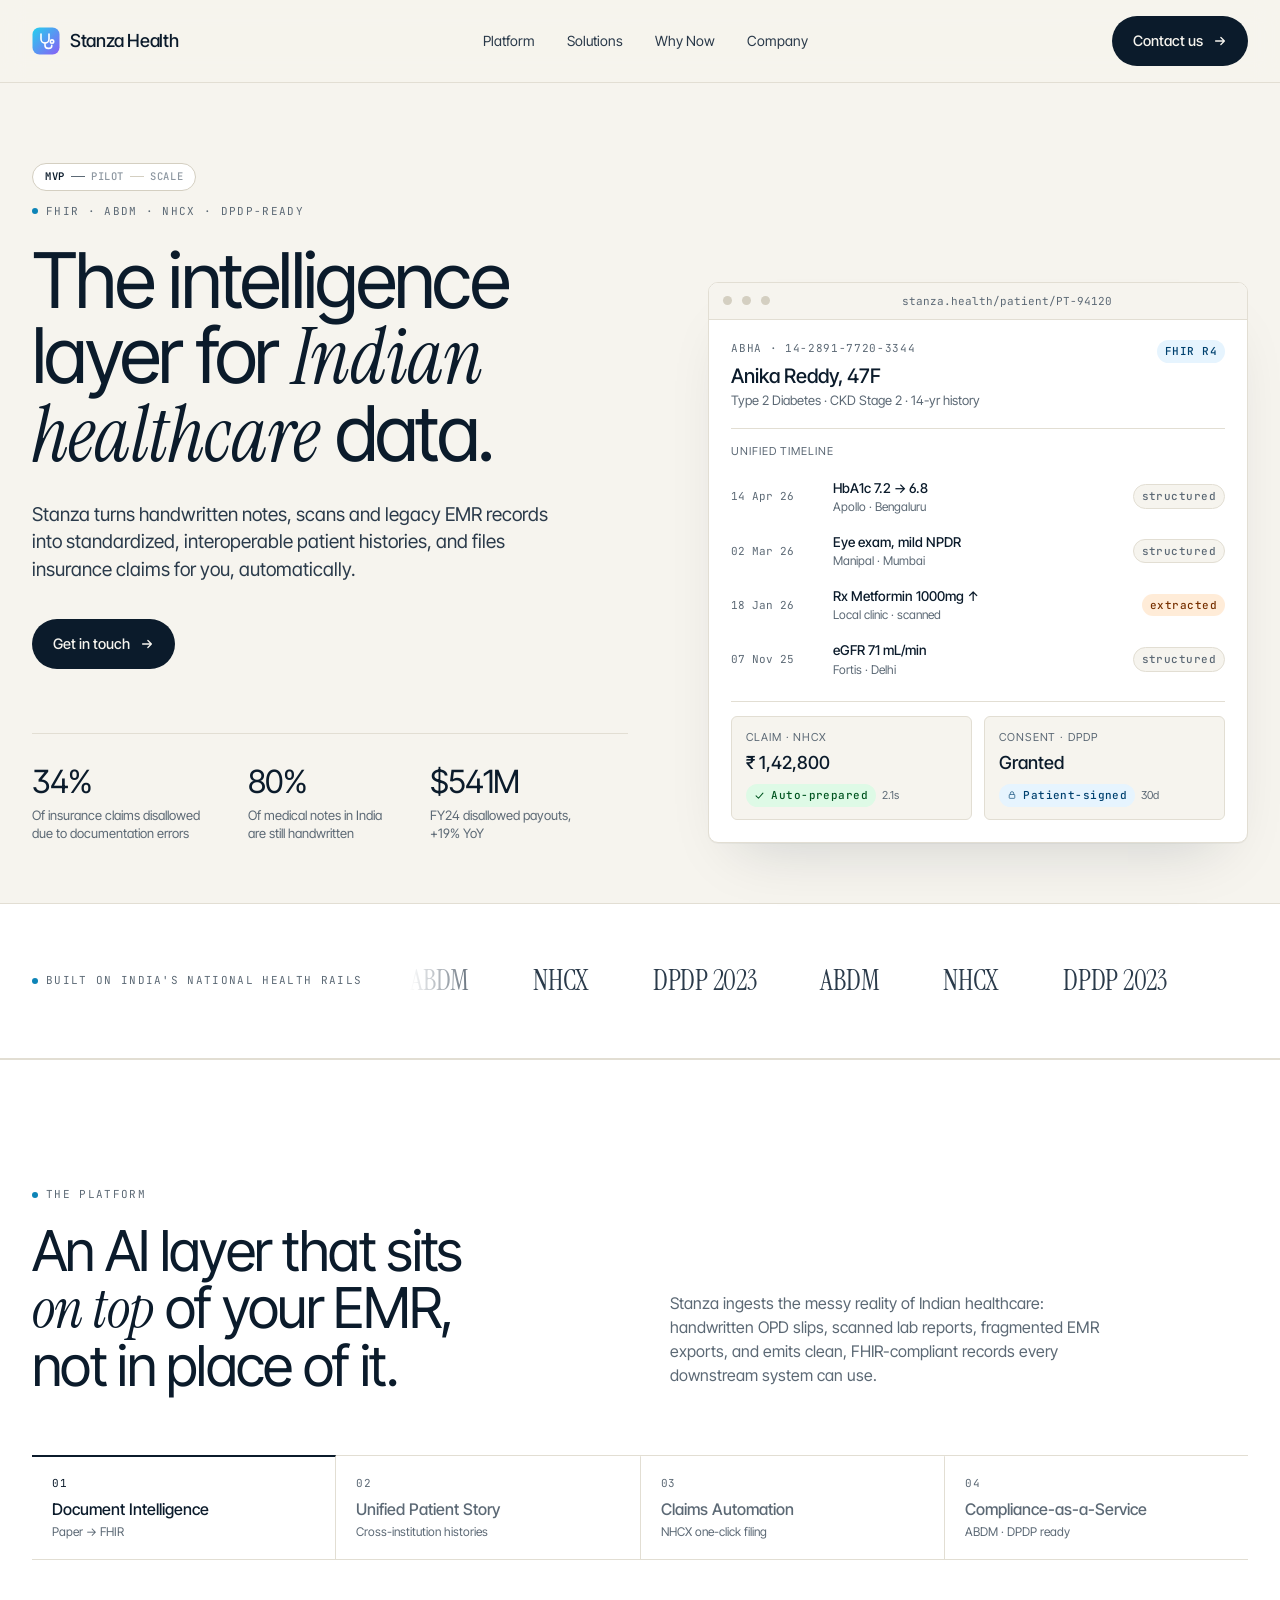
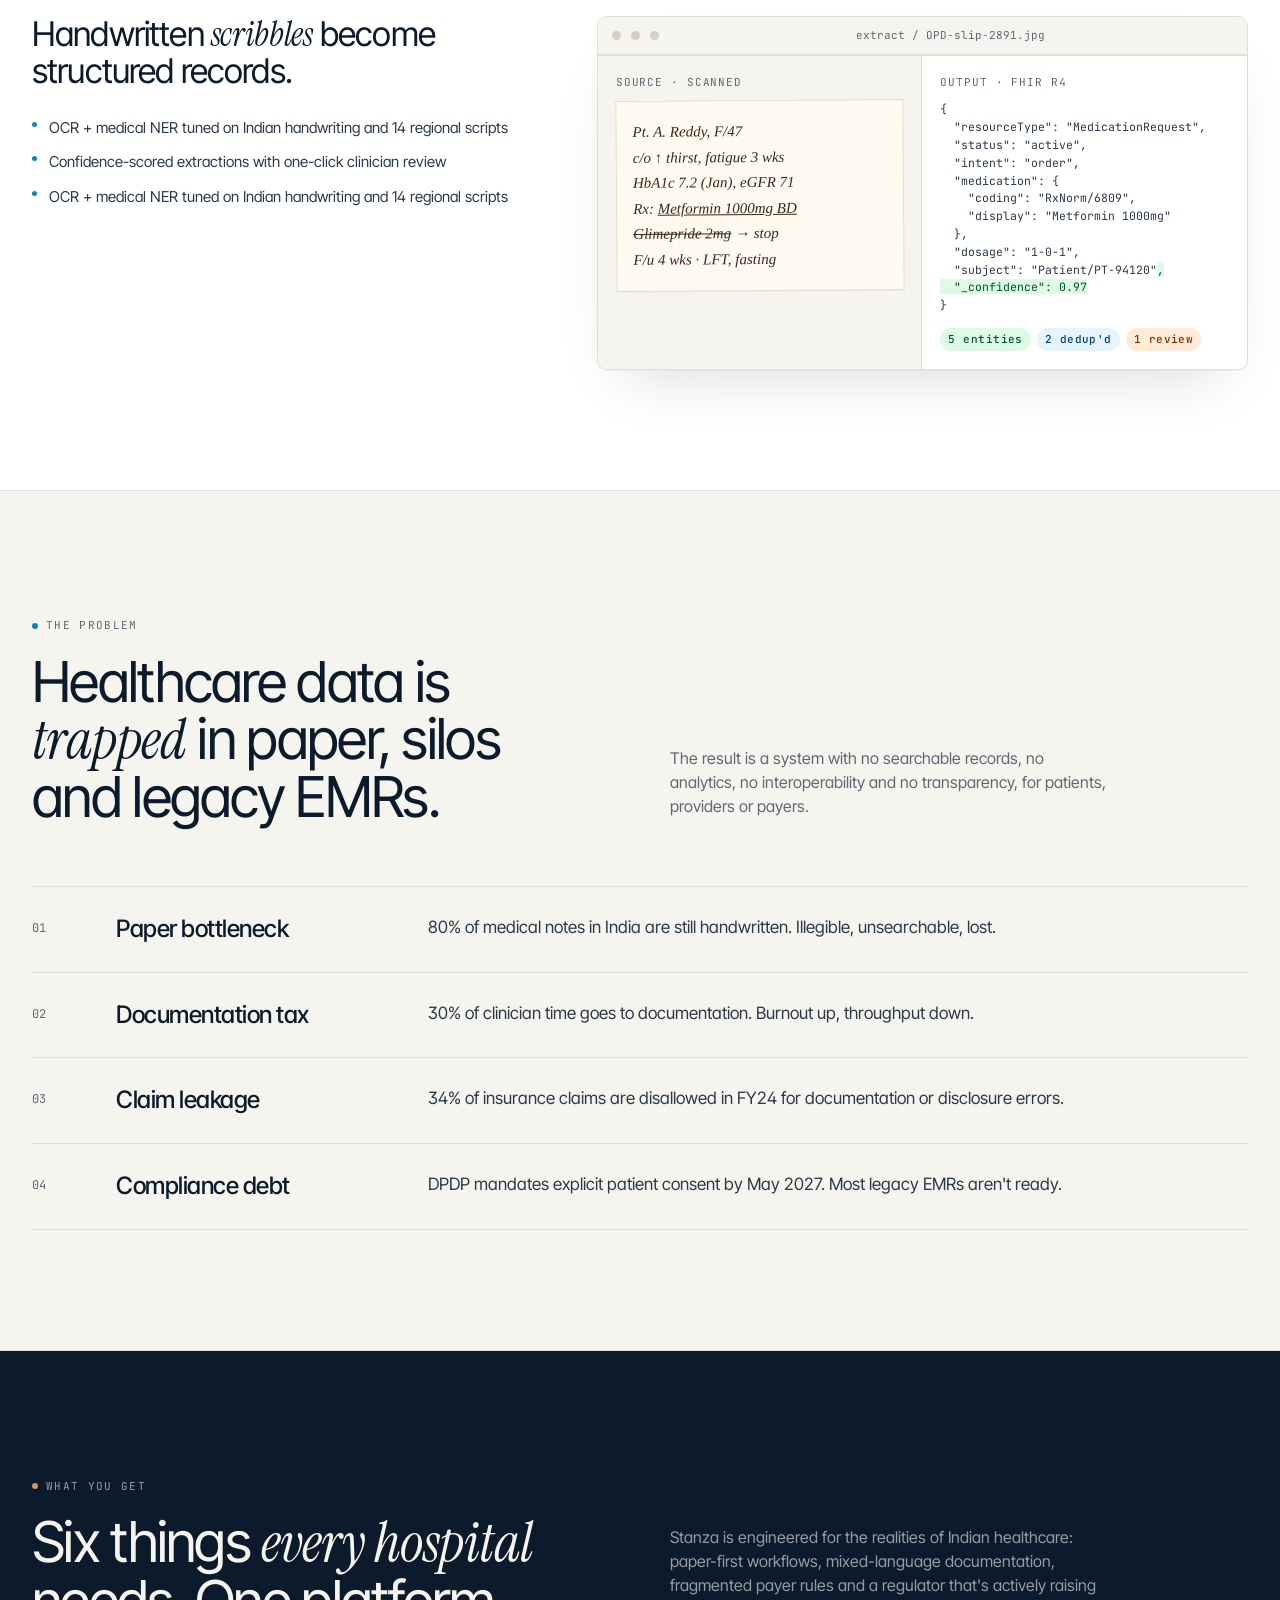
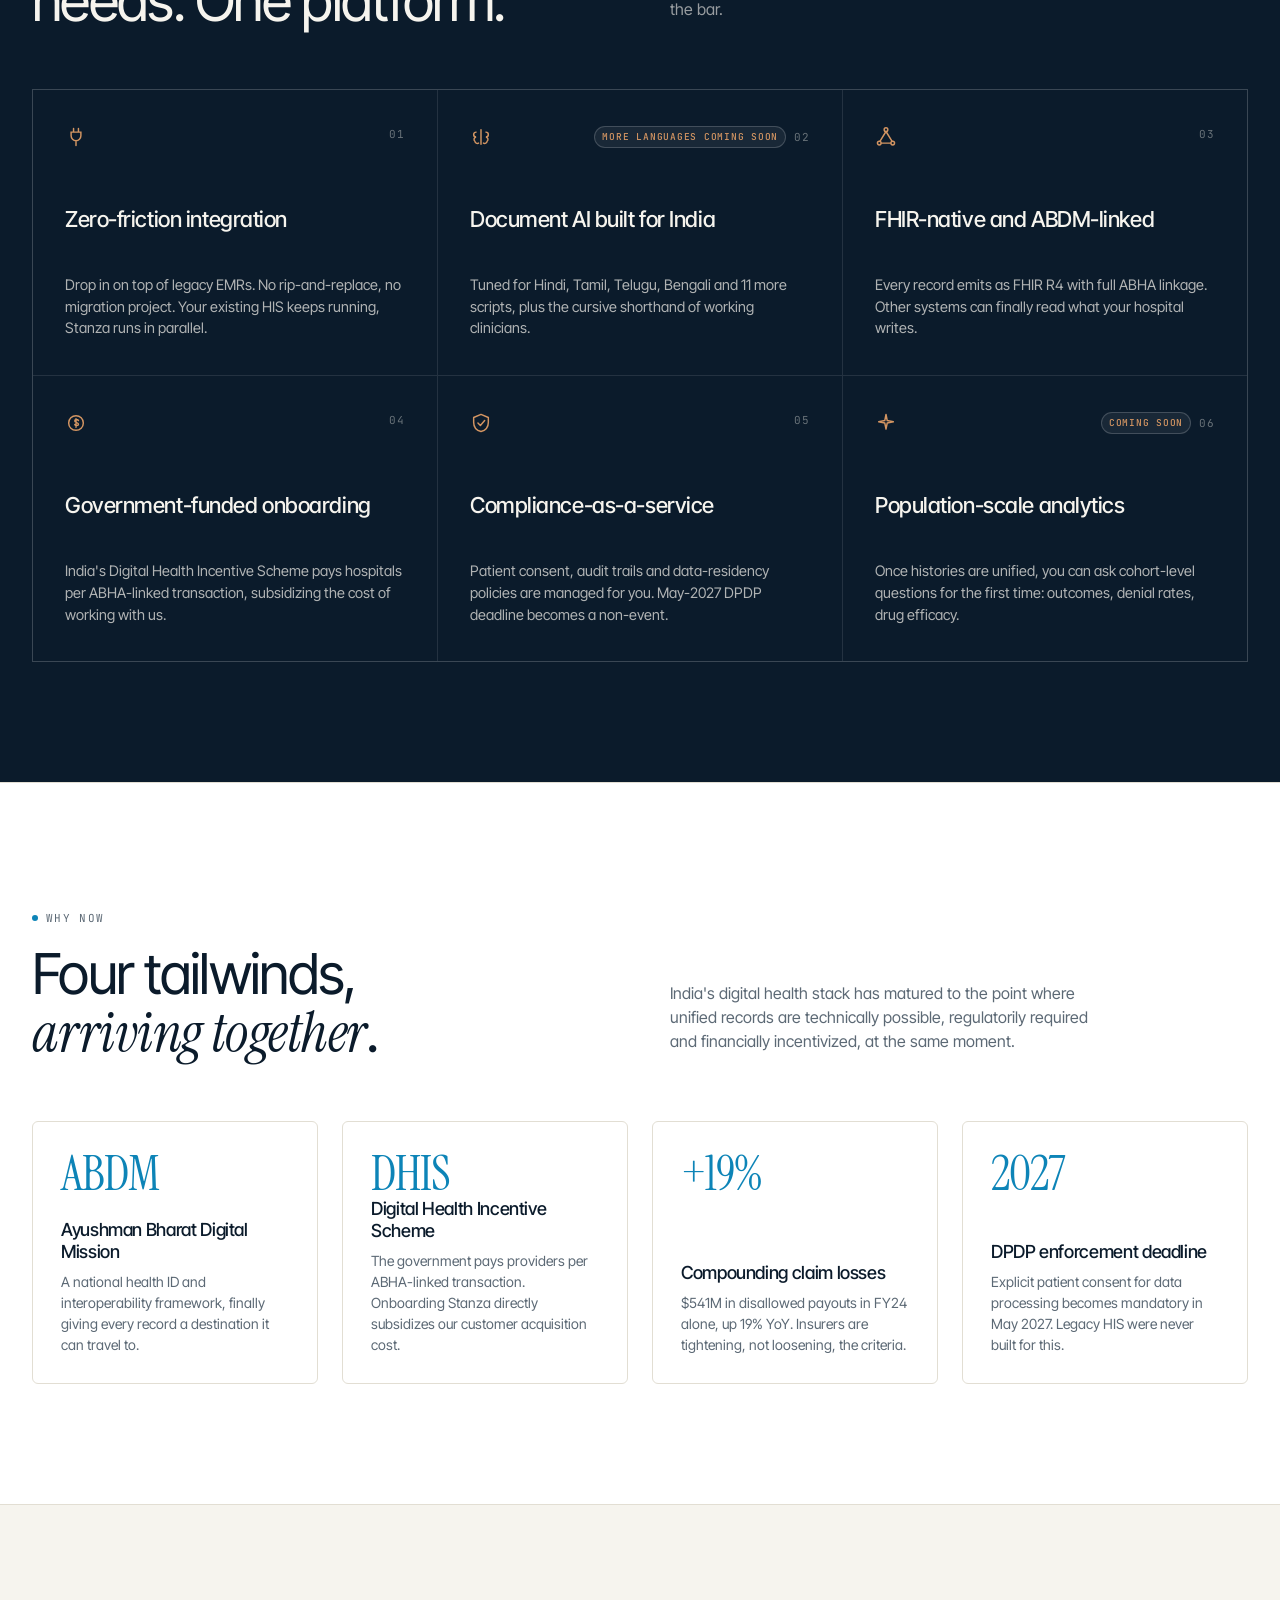
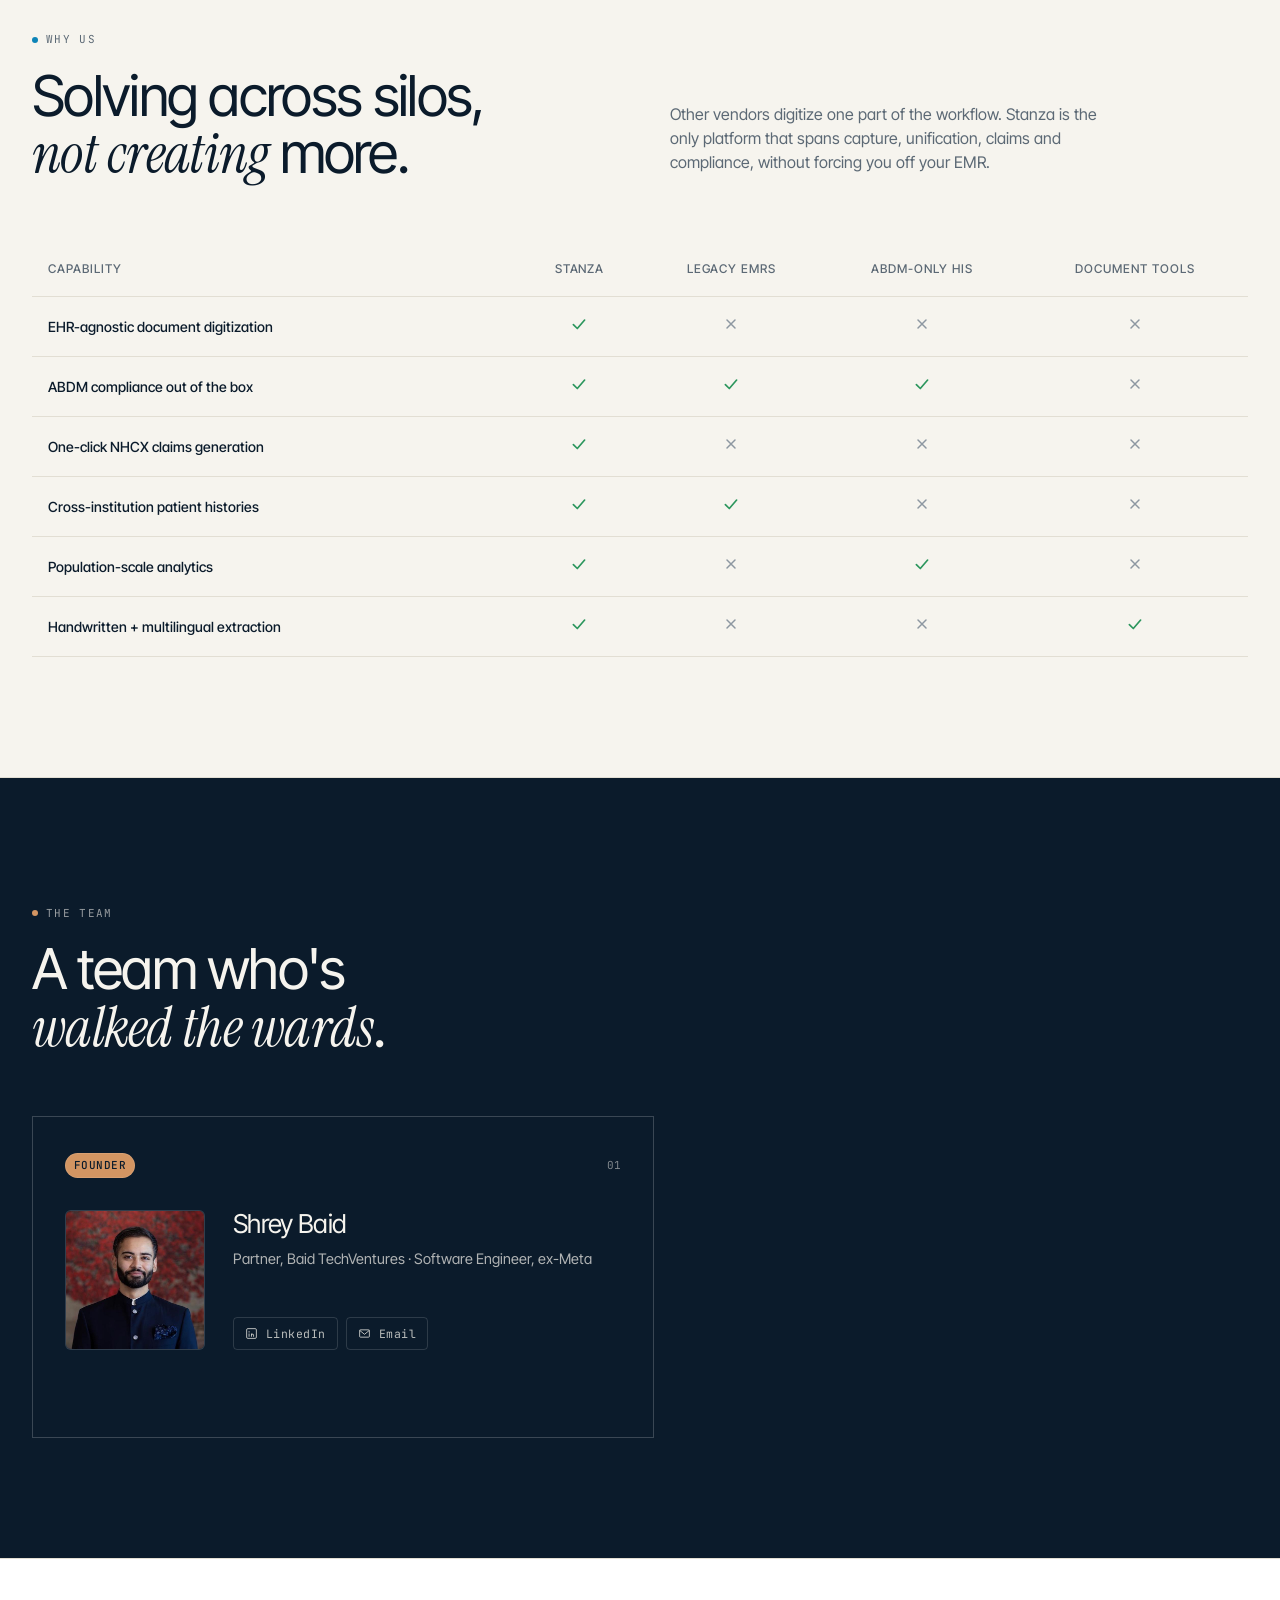
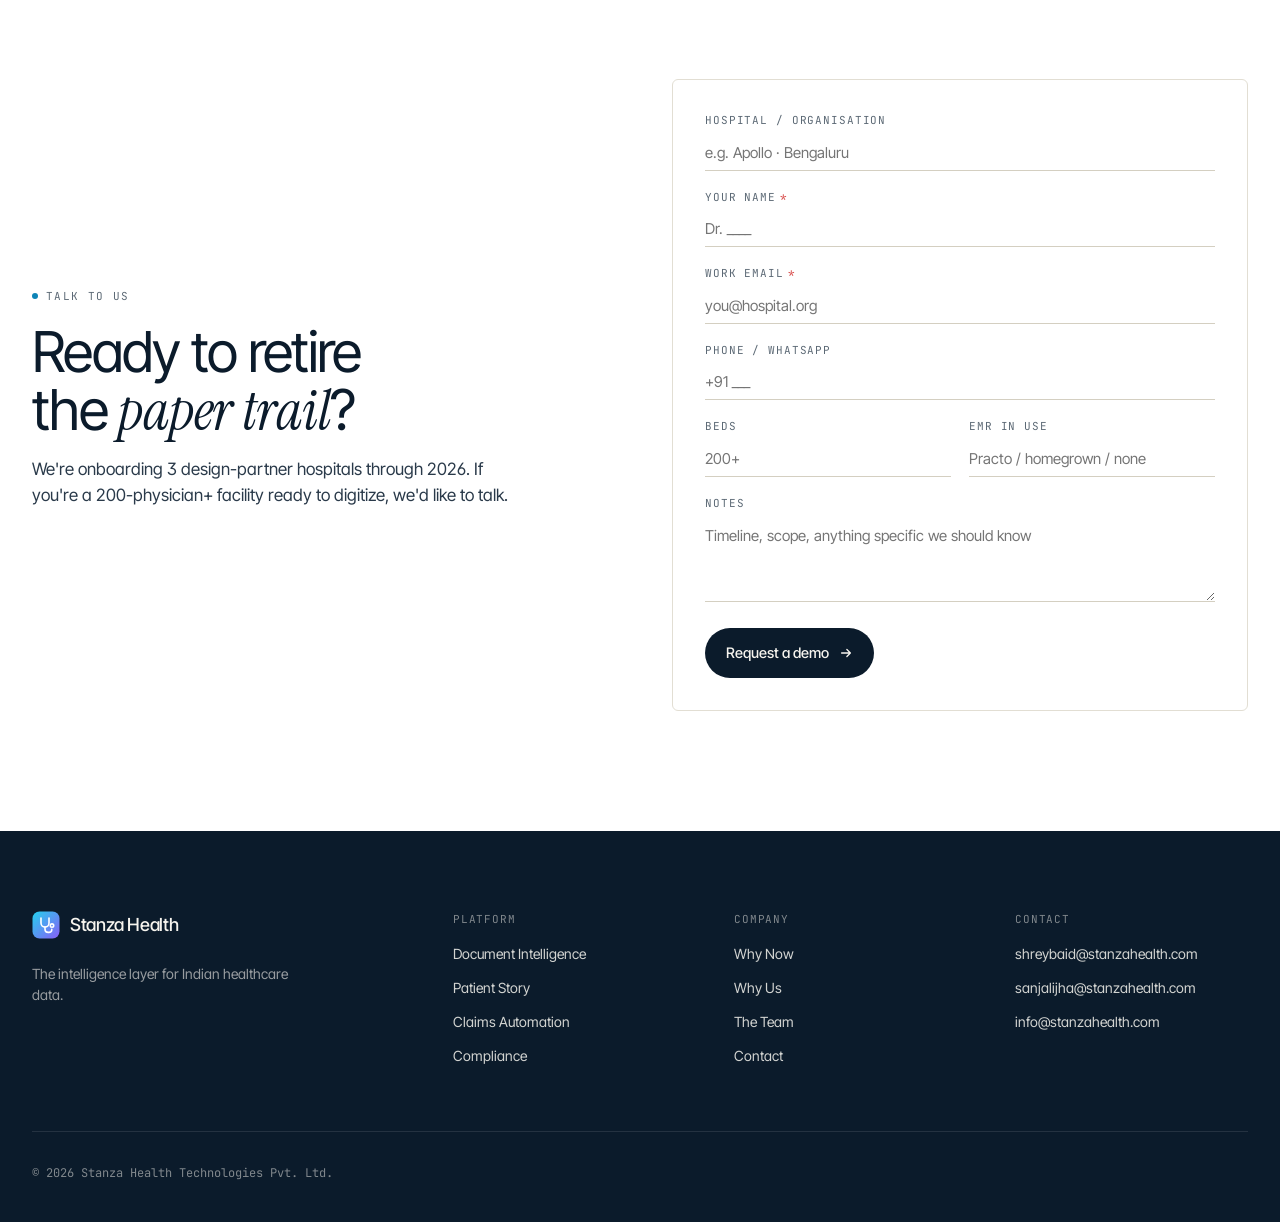
==== index.html @ c0240fc6 "Wire CTA form to Formspree, deploy via GH Actions with secret injection The form action uses a __FOR" ====
<!doctype html>
<html lang="en">
<head>
<meta charset="utf-8" />
<meta name="viewport" content="width=device-width,initial-scale=1" />
<title>Stanza Health · The intelligence layer for Indian healthcare</title>
<meta name="description" content="Stanza turns handwritten notes, scans and legacy EMR records into standardized, interoperable patient histories, and files insurance claims for you, automatically." />
<link rel="icon" type="image/svg+xml" href="assets/favicon.svg">
<link rel="apple-touch-icon" href="assets/favicon.svg">
<link rel="preconnect" href="https://fonts.googleapis.com">
<link rel="preconnect" href="https://fonts.gstatic.com" crossorigin>
<link href="https://fonts.googleapis.com/css2?family=Inter+Tight:wght@300;400;500;600;700&family=Instrument+Serif:ital@0;1&family=JetBrains+Mono:wght@400;500&display=swap" rel="stylesheet">
<link rel="stylesheet" href="styles.css">
</head>
<body>

<!-- ===== NAV ===== -->
<nav class="nav">
  <div class="nav-inner">
    <a href="#" class="nav-home" style="display:inline-flex;align-items:center;gap:10px;text-decoration:none;color:inherit;">
      <svg width="28" height="28" viewBox="0 0 28 28" fill="none" aria-hidden="true">
        <defs>
          <linearGradient id="stanzaLogoGrad" x1="0" y1="0" x2="28" y2="28" gradientUnits="userSpaceOnUse">
            <stop offset="0" stop-color="#22D3EE"/>
            <stop offset="1" stop-color="#8B5CF6"/>
          </linearGradient>
        </defs>
        <rect x="0.5" y="0.5" width="27" height="27" rx="7" fill="url(#stanzaLogoGrad)"/>
        <path d="M9 7v5a4 4 0 0 0 8 0V7" stroke="#FFFFFF" stroke-width="1.6" stroke-linecap="round" fill="none"/>
        <path d="M13 16v2.2a3.2 3.2 0 0 0 3.2 3.2h.6a3 3 0 0 0 3-3" stroke="#FFFFFF" stroke-width="1.6" stroke-linecap="round" stroke-linejoin="round" fill="none"/>
        <circle cx="20" cy="14.6" r="1.7" stroke="#FFFFFF" stroke-width="1.6" fill="none"/>
      </svg>
      <span style="font-size:18px;font-weight:500;letter-spacing:-0.02em;">Stanza Health</span>
    </a>
    <div class="nav-links">
      <a href="#platform">Platform</a>
      <a href="#solutions">Solutions</a>
      <a href="#why-now">Why Now</a>
      <a href="#company">Company</a>
    </div>
    <div style="display:flex;gap:10px;align-items:center;">
      <a class="btn btn-primary" href="#cta">
        Contact us
        <svg width="14" height="14" viewBox="0 0 16 16" fill="none"><path d="M3 8H13M13 8L9 4M13 8L9 12" stroke="currentColor" stroke-width="1.5" stroke-linecap="round" stroke-linejoin="round"/></svg>
      </a>
    </div>
  </div>
</nav>

<main>

<!-- ===== HERO ===== -->
<section style="padding:80px 0 60px;">
  <div class="container">
    <div class="hero-grid" style="display:grid;grid-template-columns:1.05fr 0.95fr;gap:80px;align-items:end;">
      <div>
        <div class="eyebrow" style="margin-bottom:24px;display:flex;flex-direction:column;align-items:flex-start;gap:12px;">
          <span style="display:inline-flex;align-items:center;gap:10px;padding:5px 12px;border:1px solid var(--line-2);border-radius:999px;background:var(--bg-2);">
            <span style="display:inline-flex;align-items:center;gap:6px;">
              <span style="font-family:'JetBrains Mono',monospace;font-size:10.5px;letter-spacing:0.06em;text-transform:uppercase;color:var(--ink);font-weight:600;">MVP</span>
              <span style="width:14px;height:1px;background:var(--ink-3);display:inline-block;"></span>
              <span style="font-family:'JetBrains Mono',monospace;font-size:10.5px;letter-spacing:0.06em;text-transform:uppercase;color:var(--ink-4);font-weight:500;">Pilot</span>
              <span style="width:14px;height:1px;background:var(--line-2);display:inline-block;"></span>
              <span style="font-family:'JetBrains Mono',monospace;font-size:10.5px;letter-spacing:0.06em;text-transform:uppercase;color:var(--ink-4);font-weight:500;">Scale</span>
            </span>
          </span>
          <span style="display:inline-flex;align-items:center;gap:8px;">
            <span class="dot"></span>
            <span>FHIR · ABDM · NHCX · DPDP-ready</span>
          </span>
        </div>
        <h1 style="text-wrap:balance;">
          The intelligence layer for <span class="serif">Indian healthcare</span> data.
        </h1>
        <p style="max-width:540px;font-size:19px;line-height:1.45;color:var(--ink-2);margin-top:28px;">Stanza turns handwritten notes, scans and legacy EMR records into standardized, interoperable patient histories, and files insurance claims for you, automatically.</p>
        <div style="display:flex;gap:12px;margin-top:36px;">
          <a class="btn btn-primary" href="#cta">
            Get in touch
            <svg width="14" height="14" viewBox="0 0 16 16" fill="none"><path d="M3 8H13M13 8L9 4M13 8L9 12" stroke="currentColor" stroke-width="1.5" stroke-linecap="round" stroke-linejoin="round"/></svg>
          </a>
        </div>
        <div class="stats-row" style="display:flex;gap:48px;margin-top:64px;padding-top:32px;border-top:1px solid var(--line);">
          <div>
            <div style="font-size:32px;font-weight:400;letter-spacing:-0.03em;line-height:1;">34%</div>
            <div style="font-size:13px;color:var(--ink-3);margin-top:8px;line-height:1.4;">Of insurance claims disallowed<br/>due to documentation errors</div>
          </div>
          <div>
            <div style="font-size:32px;font-weight:400;letter-spacing:-0.03em;line-height:1;">80%</div>
            <div style="font-size:13px;color:var(--ink-3);margin-top:8px;line-height:1.4;">Of medical notes in India<br/>are still handwritten</div>
          </div>
          <div>
            <div style="font-size:32px;font-weight:400;letter-spacing:-0.03em;line-height:1;">$541M</div>
            <div style="font-size:13px;color:var(--ink-3);margin-top:8px;line-height:1.4;">FY24 disallowed payouts,<br/>+19% YoY</div>
          </div>
        </div>
      </div>

      <!-- Hero Mock -->
      <div class="mock" style="position:relative;">
        <div class="mock-bar">
          <span class="dot"></span><span class="dot"></span><span class="dot"></span>
          <span class="url">stanza.health/patient/PT-94120</span>
        </div>
        <div style="padding:20px 22px 22px;">
          <div style="display:flex;justify-content:space-between;align-items:flex-start;margin-bottom:18px;">
            <div>
              <div style="font-size:11px;color:var(--ink-3);font-family:'JetBrains Mono',monospace;letter-spacing:0.06em;">ABHA · 14-2891-7720-3344</div>
              <div style="font-size:20px;font-weight:500;margin-top:4px;">Anika Reddy, 47F</div>
              <div style="font-size:13px;color:var(--ink-3);">Type 2 Diabetes · CKD Stage 2 · 14-yr history</div>
            </div>
            <span class="tag tag-info">FHIR R4</span>
          </div>

          <div style="border-top:1px solid var(--line);padding-top:14px;margin-bottom:14px;">
            <div style="font-size:11px;color:var(--ink-3);text-transform:uppercase;letter-spacing:0.08em;margin-bottom:10px;">Unified Timeline</div>

            <div style="display:grid;grid-template-columns:90px 1fr auto;gap:12px;padding:8px 0;align-items:center;font-size:13.5px;">
              <span class="mono" style="color:var(--ink-3);font-size:11px;">14 Apr 26</span>
              <div>
                <div style="font-weight:500;">HbA1c 7.2 → 6.8</div>
                <div style="color:var(--ink-3);font-size:12px;">Apollo · Bengaluru</div>
              </div>
              <span class="tag tag-neutral">structured</span>
            </div>
            <div style="display:grid;grid-template-columns:90px 1fr auto;gap:12px;padding:8px 0;align-items:center;font-size:13.5px;">
              <span class="mono" style="color:var(--ink-3);font-size:11px;">02 Mar 26</span>
              <div>
                <div style="font-weight:500;">Eye exam, mild NPDR</div>
                <div style="color:var(--ink-3);font-size:12px;">Manipal · Mumbai</div>
              </div>
              <span class="tag tag-neutral">structured</span>
            </div>
            <div style="display:grid;grid-template-columns:90px 1fr auto;gap:12px;padding:8px 0;align-items:center;font-size:13.5px;">
              <span class="mono" style="color:var(--ink-3);font-size:11px;">18 Jan 26</span>
              <div>
                <div style="font-weight:500;">Rx Metformin 1000mg ↑</div>
                <div style="color:var(--ink-3);font-size:12px;">Local clinic · scanned</div>
              </div>
              <span class="tag tag-warn">extracted</span>
            </div>
            <div style="display:grid;grid-template-columns:90px 1fr auto;gap:12px;padding:8px 0;align-items:center;font-size:13.5px;">
              <span class="mono" style="color:var(--ink-3);font-size:11px;">07 Nov 25</span>
              <div>
                <div style="font-weight:500;">eGFR 71 mL/min</div>
                <div style="color:var(--ink-3);font-size:12px;">Fortis · Delhi</div>
              </div>
              <span class="tag tag-neutral">structured</span>
            </div>
          </div>

          <div style="border-top:1px solid var(--line);padding-top:14px;display:grid;grid-template-columns:1fr 1fr;gap:12px;">
            <div style="background:var(--bg);border:1px solid var(--line);border-radius:6px;padding:12px 14px;">
              <div style="font-size:11px;color:var(--ink-3);text-transform:uppercase;letter-spacing:0.08em;">Claim · NHCX</div>
              <div style="font-size:18px;font-weight:500;margin-top:4px;">₹ 1,42,800</div>
              <div style="display:flex;gap:6px;margin-top:8px;align-items:center;">
                <span class="tag tag-good">
                  <svg width="11" height="11" viewBox="0 0 16 16" fill="none"><path d="M3 8.5L6.5 12L13 4.5" stroke="currentColor" stroke-width="1.5" stroke-linecap="round" stroke-linejoin="round"/></svg>
                  Auto-prepared
                </span>
                <span style="font-size:11px;color:var(--ink-3);">2.1s</span>
              </div>
            </div>
            <div style="background:var(--bg);border:1px solid var(--line);border-radius:6px;padding:12px 14px;">
              <div style="font-size:11px;color:var(--ink-3);text-transform:uppercase;letter-spacing:0.08em;">Consent · DPDP</div>
              <div style="font-size:18px;font-weight:500;margin-top:4px;">Granted</div>
              <div style="display:flex;gap:6px;margin-top:8px;align-items:center;">
                <span class="tag tag-info">
                  <svg width="10" height="10" viewBox="0 0 18 18" fill="none"><rect x="4" y="8" width="10" height="7" rx="1" stroke="currentColor" stroke-width="1.2"/><path d="M6 8V6a3 3 0 0 1 6 0v2" stroke="currentColor" stroke-width="1.2"/></svg>
                  Patient-signed
                </span>
                <span style="font-size:11px;color:var(--ink-3);">30d</span>
              </div>
            </div>
          </div>
        </div>
      </div>
    </div>
  </div>
</section>

<!-- ===== LOGOS / NATIONAL RAILS ===== -->
<section style="padding:56px 0;border-top:1px solid var(--line);border-bottom:1px solid var(--line);background:var(--bg-2);">
  <div class="container" style="display:grid;grid-template-columns:auto 1fr;gap:48px;align-items:center;">
    <div class="eyebrow" style="white-space:nowrap;">
      <span class="dot"></span> Built on India's national health rails
    </div>
    <div class="marquee">
      <div class="marquee-track">
        <div style="font-family:'Instrument Serif',serif;font-size:28px;color:var(--ink-2);white-space:nowrap;letter-spacing:-0.01em;">ABDM</div>
        <div style="font-family:'Instrument Serif',serif;font-size:28px;color:var(--ink-2);white-space:nowrap;letter-spacing:-0.01em;">NHCX</div>
        <div style="font-family:'Instrument Serif',serif;font-size:28px;color:var(--ink-2);white-space:nowrap;letter-spacing:-0.01em;">DPDP 2023</div>
        <div style="font-family:'Instrument Serif',serif;font-size:28px;color:var(--ink-2);white-space:nowrap;letter-spacing:-0.01em;">ABDM</div>
        <div style="font-family:'Instrument Serif',serif;font-size:28px;color:var(--ink-2);white-space:nowrap;letter-spacing:-0.01em;">NHCX</div>
        <div style="font-family:'Instrument Serif',serif;font-size:28px;color:var(--ink-2);white-space:nowrap;letter-spacing:-0.01em;">DPDP 2023</div>
      </div>
    </div>
  </div>
</section>

<!-- ===== PRODUCT / PLATFORM ===== -->
<section class="section" id="platform" style="background:var(--bg-2);">
  <div class="container">
    <div class="section-head">
      <div>
        <div class="eyebrow"><span class="dot"></span> The platform</div>
        <h2 style="margin-top:18px;text-wrap:balance;">
          An AI layer that sits <span class="serif">on top</span> of your EMR, not in place of it.
        </h2>
      </div>
      <p class="muted" style="max-width:440px;font-size:16px;padding-bottom:8px;">
        Stanza ingests the messy reality of Indian healthcare: handwritten OPD slips, scanned lab
        reports, fragmented EMR exports, and emits clean, FHIR-compliant records every downstream
        system can use.
      </p>
    </div>

    <div class="product-tabs" style="display:flex;border-top:1px solid var(--line);border-bottom:1px solid var(--line);">
      <button class="product-tab-btn active" data-tab="0" style="border-right:1px solid var(--line);">
        <div class="num">01</div>
        <div class="label">Document Intelligence</div>
        <div class="sub">Paper → FHIR</div>
      </button>
      <button class="product-tab-btn" data-tab="1" style="border-right:1px solid var(--line);">
        <div class="num">02</div>
        <div class="label">Unified Patient Story</div>
        <div class="sub">Cross-institution histories</div>
      </button>
      <button class="product-tab-btn" data-tab="2" style="border-right:1px solid var(--line);">
        <div class="num">03</div>
        <div class="label">Claims Automation</div>
        <div class="sub">NHCX one-click filing</div>
      </button>
      <button class="product-tab-btn" data-tab="3">
        <div class="num">04</div>
        <div class="label">Compliance-as-a-Service</div>
        <div class="sub">ABDM · DPDP ready</div>
      </button>
    </div>

    <!-- Pane 0: Document Intelligence -->
    <div class="product-pane" data-pane="0" style="padding:56px 0 0;display:grid;grid-template-columns:1fr 1.3fr;gap:64px;align-items:start;">
      <div>
        <h3 style="font-size:34px;font-weight:400;letter-spacing:-0.025em;line-height:1.05;margin-bottom:28px;">
          Handwritten <span class="serif">scribbles</span> become structured records.
        </h3>
        <ul style="list-style:none;padding:0;margin:0;display:flex;flex-direction:column;gap:12px;">
          <li style="display:flex;gap:12px;align-items:flex-start;font-size:15px;"><span style="margin-top:5px;width:5px;height:5px;border-radius:50%;background:var(--accent);flex-shrink:0;"></span><span style="color:var(--ink-2);">OCR + medical NER tuned on Indian handwriting and 14 regional scripts</span></li>
          <li style="display:flex;gap:12px;align-items:flex-start;font-size:15px;"><span style="margin-top:5px;width:5px;height:5px;border-radius:50%;background:var(--accent);flex-shrink:0;"></span><span style="color:var(--ink-2);">Confidence-scored extractions with one-click clinician review</span></li>
          <li style="display:flex;gap:12px;align-items:flex-start;font-size:15px;"><span style="margin-top:5px;width:5px;height:5px;border-radius:50%;background:var(--accent);flex-shrink:0;"></span><span style="color:var(--ink-2);">OCR + medical NER tuned on Indian handwriting and 14 regional scripts</span></li>
        </ul>
      </div>
      <div class="mock">
        <div class="mock-bar">
          <span class="dot"></span><span class="dot"></span><span class="dot"></span>
          <span class="url">extract / OPD-slip-2891.jpg</span>
        </div>
        <div style="display:grid;grid-template-columns:1fr 1fr;border-top:1px solid var(--line);">
          <div style="padding:18px;border-right:1px solid var(--line);background:var(--bg);">
            <div class="mono" style="font-size:11px;color:var(--ink-3);text-transform:uppercase;letter-spacing:0.08em;margin-bottom:10px;">Source · scanned</div>
            <div style="background:#fffaf0;border:1px solid var(--line);padding:18px 16px;font-family:cursive;font-style:italic;font-size:15px;line-height:1.7;color:#3a2a1a;transform:rotate(-0.4deg);box-shadow:0 1px 0 rgba(0,0,0,0.04);">
              Pt. A. Reddy, F/47<br/>
              c/o ↑ thirst, fatigue 3 wks<br/>
              HbA1c 7.2 (Jan), eGFR 71<br/>
              Rx: <u>Metformin 1000mg BD</u><br/>
              <span style="text-decoration:line-through;">Glimepride 2mg</span> → stop<br/>
              F/u 4 wks · LFT, fasting
            </div>
          </div>
          <div style="padding:18px;">
            <div class="mono" style="font-size:11px;color:var(--ink-3);text-transform:uppercase;letter-spacing:0.08em;margin-bottom:10px;">Output · FHIR R4</div>
<pre style="margin:0;font-family:'JetBrains Mono',monospace;font-size:11.5px;line-height:1.55;color:var(--ink-2);white-space:pre-wrap;">{
  "resourceType": "MedicationRequest",
  "status": "active",
  "intent": "order",
  "medication": {
    "coding": "RxNorm/6809",
    "display": "Metformin 1000mg"
  },
  "dosage": "1-0-1",
  "subject": "Patient/PT-94120"<span style="background:oklch(96% 0.04 155);color:oklch(38% 0.13 155);">,
  "_confidence": 0.97</span>
}</pre>
            <div style="display:flex;gap:6px;margin-top:14px;flex-wrap:wrap;">
              <span class="tag tag-good">5 entities</span>
              <span class="tag tag-info">2 dedup'd</span>
              <span class="tag tag-warn">1 review</span>
            </div>
          </div>
        </div>
      </div>
    </div>

    <!-- Pane 1: Unified Patient Story -->
    <div class="product-pane" data-pane="1" style="display:none;padding:56px 0 0;grid-template-columns:1fr 1.3fr;gap:64px;align-items:start;">
      <div>
        <h3 style="font-size:34px;font-weight:400;letter-spacing:-0.025em;line-height:1.05;margin-bottom:28px;">
          One <span class="serif">patient</span>. Every encounter. One timeline.
        </h3>
        <ul style="list-style:none;padding:0;margin:0;display:flex;flex-direction:column;gap:12px;">
          <li style="display:flex;gap:12px;align-items:flex-start;font-size:15px;"><span style="margin-top:5px;width:5px;height:5px;border-radius:50%;background:var(--accent);flex-shrink:0;"></span><span style="color:var(--ink-2);">ABHA-linked patient resolution across institutions</span></li>
          <li style="display:flex;gap:12px;align-items:flex-start;font-size:15px;"><span style="margin-top:5px;width:5px;height:5px;border-radius:50%;background:var(--accent);flex-shrink:0;"></span><span style="color:var(--ink-2);">Conflict resolution between contradicting records (e.g. dosage changes)</span></li>
          <li style="display:flex;gap:12px;align-items:flex-start;font-size:15px;"><span style="margin-top:5px;width:5px;height:5px;border-radius:50%;background:var(--accent);flex-shrink:0;"></span><span style="color:var(--ink-2);">Population analytics layered on top of unified cohorts</span></li>
        </ul>
      </div>
      <div class="mock">
        <div class="mock-bar"><span class="dot"></span><span class="dot"></span><span class="dot"></span><span class="url">timeline / PT-94120</span></div>
        <div style="padding:24px 22px;">
          <div style="position:relative;padding-left:24px;">
            <div style="position:absolute;left:6px;top:6px;bottom:6px;width:1px;background:var(--line);"></div>
            <div style="position:relative;display:grid;grid-template-columns:80px 1fr auto;gap:14px;padding:10px 0;align-items:center;">
              <span style="position:absolute;left:-22px;top:50%;width:9px;height:9px;border-radius:50%;background:var(--bg-2);border:2px solid var(--accent);transform:translateY(-50%);"></span>
              <span class="mono" style="font-size:11px;color:var(--ink-3);">Nov 2025</span>
              <div><div style="font-weight:500;font-size:14px;">eGFR 71 mL/min</div><div style="font-size:12px;color:var(--ink-3);">Fortis · Delhi</div></div>
              <span class="tag tag-info">Lab</span>
            </div>
            <div style="position:relative;display:grid;grid-template-columns:80px 1fr auto;gap:14px;padding:10px 0;align-items:center;">
              <span style="position:absolute;left:-22px;top:50%;width:9px;height:9px;border-radius:50%;background:var(--bg-2);border:2px solid var(--accent);transform:translateY(-50%);"></span>
              <span class="mono" style="font-size:11px;color:var(--ink-3);">Aug 2025</span>
              <div><div style="font-weight:500;font-size:14px;">HbA1c 8.1</div><div style="font-size:12px;color:var(--ink-3);">Apollo · Bengaluru</div></div>
              <span class="tag tag-info">Lab</span>
            </div>
            <div style="position:relative;display:grid;grid-template-columns:80px 1fr auto;gap:14px;padding:10px 0;align-items:center;">
              <span style="position:absolute;left:-22px;top:50%;width:9px;height:9px;border-radius:50%;background:var(--bg-2);border:2px solid var(--accent);transform:translateY(-50%);"></span>
              <span class="mono" style="font-size:11px;color:var(--ink-3);">Jan 2026</span>
              <div><div style="font-weight:500;font-size:14px;">Rx Metformin ↑ 1000mg</div><div style="font-size:12px;color:var(--ink-3);">Local clinic</div></div>
              <span class="tag tag-warn">Rx</span>
            </div>
            <div style="position:relative;display:grid;grid-template-columns:80px 1fr auto;gap:14px;padding:10px 0;align-items:center;">
              <span style="position:absolute;left:-22px;top:50%;width:9px;height:9px;border-radius:50%;background:var(--bg-2);border:2px solid var(--accent);transform:translateY(-50%);"></span>
              <span class="mono" style="font-size:11px;color:var(--ink-3);">Mar 2026</span>
              <div><div style="font-weight:500;font-size:14px;">NPDR, mild</div><div style="font-size:12px;color:var(--ink-3);">Manipal · Mumbai</div></div>
              <span class="tag tag-good">Dx</span>
            </div>
            <div style="position:relative;display:grid;grid-template-columns:80px 1fr auto;gap:14px;padding:10px 0;align-items:center;">
              <span style="position:absolute;left:-22px;top:50%;width:9px;height:9px;border-radius:50%;background:var(--bg-2);border:2px solid var(--accent);transform:translateY(-50%);"></span>
              <span class="mono" style="font-size:11px;color:var(--ink-3);">Apr 2026</span>
              <div><div style="font-weight:500;font-size:14px;">HbA1c 6.8</div><div style="font-size:12px;color:var(--ink-3);">Apollo · Bengaluru</div></div>
              <span class="tag tag-info">Lab</span>
            </div>
          </div>
          <div style="border-top:1px solid var(--line);margin-top:14px;padding-top:14px;display:flex;justify-content:space-between;align-items:center;font-size:13px;">
            <span class="muted">5 institutions reconciled</span>
            <span class="tag tag-good">
              <svg width="11" height="11" viewBox="0 0 16 16" fill="none"><path d="M3 8.5L6.5 12L13 4.5" stroke="currentColor" stroke-width="1.5" stroke-linecap="round" stroke-linejoin="round"/></svg>
              No conflicts
            </span>
          </div>
        </div>
      </div>
    </div>

    <!-- Pane 2: Claims Automation -->
    <div class="product-pane" data-pane="2" style="display:none;padding:56px 0 0;grid-template-columns:1fr 1.3fr;gap:64px;align-items:start;">
      <div>
        <h3 style="font-size:34px;font-weight:400;letter-spacing:-0.025em;line-height:1.05;margin-bottom:28px;">
          Claims filed in <span class="serif">seconds</span>, not weeks.
        </h3>
        <ul style="list-style:none;padding:0;margin:0;display:flex;flex-direction:column;gap:12px;">
          <li style="display:flex;gap:12px;align-items:flex-start;font-size:15px;"><span style="margin-top:5px;width:5px;height:5px;border-radius:50%;background:var(--accent);flex-shrink:0;"></span><span style="color:var(--ink-2);">One-click claim preparation against the unified record</span></li>
          <li style="display:flex;gap:12px;align-items:flex-start;font-size:15px;"><span style="margin-top:5px;width:5px;height:5px;border-radius:50%;background:var(--accent);flex-shrink:0;"></span><span style="color:var(--ink-2);">Pre-flight validation against insurer rule books</span></li>
          <li style="display:flex;gap:12px;align-items:flex-start;font-size:15px;"><span style="margin-top:5px;width:5px;height:5px;border-radius:50%;background:var(--accent);flex-shrink:0;"></span><span style="color:var(--ink-2);">Automatic disclosure flagging. The #1 cause of denials</span></li>
        </ul>
      </div>
      <div class="mock">
        <div class="mock-bar"><span class="dot"></span><span class="dot"></span><span class="dot"></span><span class="url">claim / CL-44219 · NHCX</span></div>
        <div style="padding:18px 22px 22px;">
          <div style="display:flex;justify-content:space-between;align-items:flex-start;margin-bottom:18px;">
            <div>
              <div class="mono" style="font-size:11px;color:var(--ink-3);letter-spacing:0.08em;">HDFC ERGO · Cashless</div>
              <div style="font-size:28px;font-weight:500;letter-spacing:-0.02em;margin-top:4px;">₹ 1,42,800</div>
              <div style="font-size:12px;color:var(--ink-3);">3-day inpatient · ICD-11 5A11.4</div>
            </div>
            <span class="tag tag-good">
              <svg width="11" height="11" viewBox="0 0 16 16" fill="none"><path d="M3 8.5L6.5 12L13 4.5" stroke="currentColor" stroke-width="1.5" stroke-linecap="round" stroke-linejoin="round"/></svg>
              Ready to submit
            </span>
          </div>

          <div style="border-top:1px solid var(--line);padding-top:14px;">
            <div style="display:grid;grid-template-columns:24px 1fr auto;gap:10px;padding:7px 0;align-items:center;font-size:13.5px;">
              <span style="width:18px;height:18px;border-radius:50%;background:oklch(96% 0.04 155);color:oklch(38% 0.13 155);display:inline-flex;align-items:center;justify-content:center;">
                <svg width="11" height="11" viewBox="0 0 16 16" fill="none"><path d="M3 8.5L6.5 12L13 4.5" stroke="currentColor" stroke-width="1.5" stroke-linecap="round" stroke-linejoin="round"/></svg>
              </span>
              <span>Pre-auth response matched</span>
              <span class="mono" style="font-size:11px;color:var(--ink-3);">0.4s</span>
            </div>
            <div style="display:grid;grid-template-columns:24px 1fr auto;gap:10px;padding:7px 0;align-items:center;font-size:13.5px;">
              <span style="width:18px;height:18px;border-radius:50%;background:oklch(96% 0.04 155);color:oklch(38% 0.13 155);display:inline-flex;align-items:center;justify-content:center;">
                <svg width="11" height="11" viewBox="0 0 16 16" fill="none"><path d="M3 8.5L6.5 12L13 4.5" stroke="currentColor" stroke-width="1.5" stroke-linecap="round" stroke-linejoin="round"/></svg>
              </span>
              <span>Diagnosis &amp; procedure codes resolved</span>
              <span class="mono" style="font-size:11px;color:var(--ink-3);">0.6s</span>
            </div>
            <div style="display:grid;grid-template-columns:24px 1fr auto;gap:10px;padding:7px 0;align-items:center;font-size:13.5px;">
              <span style="width:18px;height:18px;border-radius:50%;background:oklch(96% 0.04 155);color:oklch(38% 0.13 155);display:inline-flex;align-items:center;justify-content:center;">
                <svg width="11" height="11" viewBox="0 0 16 16" fill="none"><path d="M3 8.5L6.5 12L13 4.5" stroke="currentColor" stroke-width="1.5" stroke-linecap="round" stroke-linejoin="round"/></svg>
              </span>
              <span>Discharge summary auto-generated</span>
              <span class="mono" style="font-size:11px;color:var(--ink-3);">0.8s</span>
            </div>
            <div style="display:grid;grid-template-columns:24px 1fr auto;gap:10px;padding:7px 0;align-items:center;font-size:13.5px;">
              <span style="width:18px;height:18px;border-radius:50%;background:oklch(96% 0.04 155);color:oklch(38% 0.13 155);display:inline-flex;align-items:center;justify-content:center;">
                <svg width="11" height="11" viewBox="0 0 16 16" fill="none"><path d="M3 8.5L6.5 12L13 4.5" stroke="currentColor" stroke-width="1.5" stroke-linecap="round" stroke-linejoin="round"/></svg>
              </span>
              <span>Disclosure cross-check (3 prior claims)</span>
              <span class="mono" style="font-size:11px;color:var(--ink-3);">0.3s</span>
            </div>
            <div style="display:grid;grid-template-columns:24px 1fr auto;gap:10px;padding:7px 0;align-items:center;font-size:13.5px;">
              <span style="width:18px;height:18px;border-radius:50%;background:oklch(96% 0.04 60);color:oklch(40% 0.13 60);display:inline-flex;align-items:center;justify-content:center;font-weight:600;font-size:12px;">!</span>
              <span>Investigation report, pending upload</span>
              <span class="mono" style="font-size:11px;color:var(--ink-3);">·</span>
            </div>
          </div>

          <div style="display:grid;grid-template-columns:1fr 1fr 1fr;gap:10px;margin-top:18px;">
            <div style="padding:12px 14px;background:var(--bg);border:1px solid var(--line);border-radius:6px;">
              <div style="font-size:11px;color:var(--ink-3);text-transform:uppercase;letter-spacing:0.08em;">Denial risk</div>
              <div style="font-size:18px;font-weight:500;margin-top:4px;"><span class="tag tag-good">Low</span></div>
            </div>
            <div style="padding:12px 14px;background:var(--bg);border:1px solid var(--line);border-radius:6px;">
              <div style="font-size:11px;color:var(--ink-3);text-transform:uppercase;letter-spacing:0.08em;">Time saved</div>
              <div style="font-size:18px;font-weight:500;margin-top:4px;">6h 12m</div>
            </div>
            <div style="padding:12px 14px;background:var(--bg);border:1px solid var(--line);border-radius:6px;">
              <div style="font-size:11px;color:var(--ink-3);text-transform:uppercase;letter-spacing:0.08em;">Confidence</div>
              <div style="font-size:18px;font-weight:500;margin-top:4px;">0.94</div>
            </div>
          </div>
        </div>
      </div>
    </div>

    <!-- Pane 3: Compliance -->
    <div class="product-pane" data-pane="3" style="display:none;padding:56px 0 0;grid-template-columns:1fr 1.3fr;gap:64px;align-items:start;">
      <div>
        <h3 style="font-size:34px;font-weight:400;letter-spacing:-0.025em;line-height:1.05;margin-bottom:18px;">
          DPDP and ABDM compliance, <span class="serif">out of the box</span>.
        </h3>
        <p style="color:var(--ink-2);font-size:17px;line-height:1.5;margin-bottom:24px;">Every record carries a consent artifact. Every export carries an audit trail. Stanza handles the regulatory plumbing so your hospital is May-2027-ready on day one.</p>
        <ul style="list-style:none;padding:0;margin:0;display:flex;flex-direction:column;gap:12px;">
          <li style="display:flex;gap:12px;align-items:flex-start;font-size:15px;"><span style="margin-top:5px;width:5px;height:5px;border-radius:50%;background:var(--accent);flex-shrink:0;"></span><span style="color:var(--ink-2);">Consent capture flows aligned with DPDP 2023</span></li>
          <li style="display:flex;gap:12px;align-items:flex-start;font-size:15px;"><span style="margin-top:5px;width:5px;height:5px;border-radius:50%;background:var(--accent);flex-shrink:0;"></span><span style="color:var(--ink-2);">Full ABHA linkage and ABDM sandbox certification (M1–M3)</span></li>
          <li style="display:flex;gap:12px;align-items:flex-start;font-size:15px;"><span style="margin-top:5px;width:5px;height:5px;border-radius:50%;background:var(--accent);flex-shrink:0;"></span><span style="color:var(--ink-2);">Tamper-evident audit logs, end-to-end encryption, India data residency</span></li>
        </ul>
      </div>
      <div class="mock">
        <div class="mock-bar"><span class="dot"></span><span class="dot"></span><span class="dot"></span><span class="url">compliance / hospital-anchor-04</span></div>
        <div style="padding:8px 0;">
          <div style="display:grid;grid-template-columns:1fr auto;padding:14px 22px;align-items:center;">
            <div style="font-size:14px;">ABDM Sandbox M1</div><span class="tag tag-good">Passed</span>
          </div>
          <div style="display:grid;grid-template-columns:1fr auto;padding:14px 22px;border-top:1px solid var(--line);align-items:center;">
            <div style="font-size:14px;">ABDM Sandbox M2</div><span class="tag tag-warn">In review</span>
          </div>
          <div style="display:grid;grid-template-columns:1fr auto;padding:14px 22px;border-top:1px solid var(--line);align-items:center;">
            <div style="font-size:14px;">ABDM Sandbox M3</div><span class="tag tag-warn">In review</span>
          </div>
          <div style="display:grid;grid-template-columns:1fr auto;padding:14px 22px;border-top:1px solid var(--line);align-items:center;">
            <div style="font-size:14px;">NHA Accreditation</div><span class="tag tag-info">Q3 2026</span>
          </div>
          <div style="display:grid;grid-template-columns:1fr auto;padding:14px 22px;border-top:1px solid var(--line);align-items:center;">
            <div style="font-size:14px;">DPDP readiness</div><span class="tag tag-good">Compliant</span>
          </div>
          <div style="display:grid;grid-template-columns:1fr auto;padding:14px 22px;border-top:1px solid var(--line);align-items:center;">
            <div style="font-size:14px;">Data residency</div><span class="tag tag-info">IN-South-1</span>
          </div>
          <div style="display:grid;grid-template-columns:1fr auto;padding:14px 22px;border-top:1px solid var(--line);align-items:center;">
            <div style="font-size:14px;">Encryption at rest</div><span class="tag tag-info">AES-256</span>
          </div>
          <div style="display:grid;grid-template-columns:1fr auto;padding:14px 22px;border-top:1px solid var(--line);align-items:center;">
            <div style="font-size:14px;">Audit log retention</div><span class="tag tag-neutral">7 years</span>
          </div>
        </div>
      </div>
    </div>

  </div>
</section>

<!-- ===== PROBLEM ===== -->
<section class="section" id="problem">
  <div class="container">
    <div class="section-head">
      <div>
        <div class="eyebrow"><span class="dot"></span> The problem</div>
        <h2 style="margin-top:18px;text-wrap:balance;">
          Healthcare data is <span class="serif">trapped</span> in paper, silos and legacy EMRs.
        </h2>
      </div>
      <div style="padding-bottom:8px;">
        <p class="muted" style="max-width:440px;font-size:16px;">
          The result is a system with no searchable records, no analytics, no
          interoperability and no transparency, for patients, providers or payers.
        </p>
      </div>
    </div>

    <div>
      <div class="idx-row">
        <div class="num">01</div>
        <div style="display:grid;grid-template-columns:280px 1fr;gap:32px;">
          <h3 style="font-weight:500;font-size:24px;letter-spacing:-0.02em;">Paper bottleneck</h3>
          <p style="color:var(--ink-2);font-size:17px;line-height:1.45;max-width:640px;">80% of medical notes in India are still handwritten. Illegible, unsearchable, lost.</p>
        </div>
      </div>
      <div class="idx-row">
        <div class="num">02</div>
        <div style="display:grid;grid-template-columns:280px 1fr;gap:32px;">
          <h3 style="font-weight:500;font-size:24px;letter-spacing:-0.02em;">Documentation tax</h3>
          <p style="color:var(--ink-2);font-size:17px;line-height:1.45;max-width:640px;">30% of clinician time goes to documentation. Burnout up, throughput down.</p>
        </div>
      </div>
      <div class="idx-row">
        <div class="num">03</div>
        <div style="display:grid;grid-template-columns:280px 1fr;gap:32px;">
          <h3 style="font-weight:500;font-size:24px;letter-spacing:-0.02em;">Claim leakage</h3>
          <p style="color:var(--ink-2);font-size:17px;line-height:1.45;max-width:640px;">34% of insurance claims are disallowed in FY24 for documentation or disclosure errors.</p>
        </div>
      </div>
      <div class="idx-row">
        <div class="num">04</div>
        <div style="display:grid;grid-template-columns:280px 1fr;gap:32px;">
          <h3 style="font-weight:500;font-size:24px;letter-spacing:-0.02em;">Compliance debt</h3>
          <p style="color:var(--ink-2);font-size:17px;line-height:1.45;max-width:640px;">DPDP mandates explicit patient consent by May 2027. Most legacy EMRs aren't ready.</p>
        </div>
      </div>
    </div>
  </div>
</section>

<!-- ===== PILLARS / SOLUTIONS ===== -->
<section class="section section-ink" id="solutions">
  <div class="container">
    <div class="section-head">
      <div>
        <div class="eyebrow"><span class="dot"></span> What you get</div>
        <h2 style="margin-top:18px;color:var(--bg);text-wrap:balance;">
          Six things <span class="serif">every hospital</span> needs. One platform.
        </h2>
      </div>
      <p style="color:rgba(246,244,238,0.6);max-width:440px;font-size:16px;padding-bottom:8px;">
        Stanza is engineered for the realities of Indian healthcare: paper-first workflows,
        mixed-language documentation, fragmented payer rules and a regulator that's actively raising the bar.
      </p>
    </div>

    <div class="pillars-grid" style="display:grid;grid-template-columns:repeat(3, 1fr);gap:1px;background:rgba(255,255,255,0.1);border:1px solid rgba(255,255,255,0.1);">

      <div style="padding:36px 32px;background:var(--ink);display:grid;grid-template-rows:auto 1fr auto;">
        <div style="display:flex;justify-content:space-between;align-items:flex-start;height:80px;">
          <span style="color:var(--clay);"><svg width="22" height="22" viewBox="0 0 18 18" fill="none"><path d="M7 2v3M11 2v3M5 5h8v3a4 4 0 0 1-4 4 4 4 0 0 1-4-4V5zM9 12v4" stroke="currentColor" stroke-width="1.2" stroke-linecap="round"/></svg></span>
          <div style="display:flex;gap:8px;align-items:center;">
            <span class="mono" style="font-size:11px;color:rgba(246,244,238,0.4);letter-spacing:0.08em;">01</span>
          </div>
        </div>
        <h3 style="color:var(--bg);font-size:22px;margin-bottom:12px;align-self:start;min-height:56px;line-height:1.2;">Zero-friction integration</h3>
        <p style="color:rgba(246,244,238,0.7);font-size:14.5px;line-height:1.5;">Drop in on top of legacy EMRs. No rip-and-replace, no migration project. Your existing HIS keeps running, Stanza runs in parallel.</p>
      </div>

      <div style="padding:36px 32px;background:var(--ink);display:grid;grid-template-rows:auto 1fr auto;">
        <div style="display:flex;justify-content:space-between;align-items:flex-start;height:80px;">
          <span style="color:var(--clay);"><svg width="22" height="22" viewBox="0 0 18 18" fill="none"><path d="M9 3v12M5 5a2 2 0 0 0 0 4 2 2 0 0 0-1 3.5A2 2 0 0 0 7 14M13 5a2 2 0 0 1 0 4 2 2 0 0 1 1 3.5A2 2 0 0 1 11 14" stroke="currentColor" stroke-width="1.2" stroke-linecap="round"/></svg></span>
          <div style="display:flex;gap:8px;align-items:center;">
            <span style="font-family:'JetBrains Mono',monospace;font-size:9.5px;font-weight:500;letter-spacing:0.08em;text-transform:uppercase;padding:3px 7px;border-radius:999px;background:rgba(255,255,255,0.06);border:1px solid rgba(255,255,255,0.18);color:var(--clay);">More languages coming soon</span>
            <span class="mono" style="font-size:11px;color:rgba(246,244,238,0.4);letter-spacing:0.08em;">02</span>
          </div>
        </div>
        <h3 style="color:var(--bg);font-size:22px;margin-bottom:12px;align-self:start;min-height:56px;line-height:1.2;">Document AI built for India</h3>
        <p style="color:rgba(246,244,238,0.7);font-size:14.5px;line-height:1.5;">Tuned for Hindi, Tamil, Telugu, Bengali and 11 more scripts, plus the cursive shorthand of working clinicians.</p>
      </div>

      <div style="padding:36px 32px;background:var(--ink);display:grid;grid-template-rows:auto 1fr auto;">
        <div style="display:flex;justify-content:space-between;align-items:flex-start;height:80px;">
          <span style="color:var(--clay);"><svg width="22" height="22" viewBox="0 0 18 18" fill="none"><circle cx="9" cy="3" r="1.5" stroke="currentColor" stroke-width="1.2"/><circle cx="3.5" cy="14" r="1.5" stroke="currentColor" stroke-width="1.2"/><circle cx="14.5" cy="14" r="1.5" stroke="currentColor" stroke-width="1.2"/><path d="M9 4.5L4 12.5M9 4.5L14 12.5M5 14h8" stroke="currentColor" stroke-width="1.2"/></svg></span>
          <div style="display:flex;gap:8px;align-items:center;">
            <span class="mono" style="font-size:11px;color:rgba(246,244,238,0.4);letter-spacing:0.08em;">03</span>
          </div>
        </div>
        <h3 style="color:var(--bg);font-size:22px;margin-bottom:12px;align-self:start;min-height:56px;line-height:1.2;">FHIR-native and ABDM-linked</h3>
        <p style="color:rgba(246,244,238,0.7);font-size:14.5px;line-height:1.5;">Every record emits as FHIR R4 with full ABHA linkage. Other systems can finally read what your hospital writes.</p>
      </div>

      <div style="padding:36px 32px;background:var(--ink);display:grid;grid-template-rows:auto 1fr auto;">
        <div style="display:flex;justify-content:space-between;align-items:flex-start;height:80px;">
          <span style="color:var(--clay);"><svg width="22" height="22" viewBox="0 0 18 18" fill="none"><circle cx="9" cy="9" r="6" stroke="currentColor" stroke-width="1.2"/><path d="M9 5.5v7M11 7c-.5-1-3-1.3-3 .3 0 1.6 3 1.2 3 2.7 0 1.5-2.5 1.3-3 .3" stroke="currentColor" stroke-width="1.2" stroke-linecap="round"/></svg></span>
          <div style="display:flex;gap:8px;align-items:center;">
            <span class="mono" style="font-size:11px;color:rgba(246,244,238,0.4);letter-spacing:0.08em;">04</span>
          </div>
        </div>
        <h3 style="color:var(--bg);font-size:22px;margin-bottom:12px;align-self:start;min-height:56px;line-height:1.2;">Government-funded onboarding</h3>
        <p style="color:rgba(246,244,238,0.7);font-size:14.5px;line-height:1.5;">India's Digital Health Incentive Scheme pays hospitals per ABHA-linked transaction, subsidizing the cost of working with us.</p>
      </div>

      <div style="padding:36px 32px;background:var(--ink);display:grid;grid-template-rows:auto 1fr auto;">
        <div style="display:flex;justify-content:space-between;align-items:flex-start;height:80px;">
          <span style="color:var(--clay);"><svg width="22" height="22" viewBox="0 0 18 18" fill="none"><path d="M9 2L3 4.5v4c0 4 2.5 6.5 6 7.5 3.5-1 6-3.5 6-7.5v-4L9 2z" stroke="currentColor" stroke-width="1.2" stroke-linejoin="round"/><path d="M6.5 9L8.5 11L12 7" stroke="currentColor" stroke-width="1.2" stroke-linecap="round" stroke-linejoin="round"/></svg></span>
          <div style="display:flex;gap:8px;align-items:center;">
            <span class="mono" style="font-size:11px;color:rgba(246,244,238,0.4);letter-spacing:0.08em;">05</span>
          </div>
        </div>
        <h3 style="color:var(--bg);font-size:22px;margin-bottom:12px;align-self:start;min-height:56px;line-height:1.2;">Compliance-as-a-service</h3>
        <p style="color:rgba(246,244,238,0.7);font-size:14.5px;line-height:1.5;">Patient consent, audit trails and data-residency policies are managed for you. May-2027 DPDP deadline becomes a non-event.</p>
      </div>

      <div style="padding:36px 32px;background:var(--ink);display:grid;grid-template-rows:auto 1fr auto;">
        <div style="display:flex;justify-content:space-between;align-items:flex-start;height:80px;">
          <span style="color:var(--clay);"><svg width="22" height="22" viewBox="0 0 18 18" fill="none"><path d="M9 2L10 7L15 8L10 9L9 14L8 9L3 8L8 7L9 2Z" stroke="currentColor" stroke-width="1.2" stroke-linejoin="round"/></svg></span>
          <div style="display:flex;gap:8px;align-items:center;">
            <span style="font-family:'JetBrains Mono',monospace;font-size:9.5px;font-weight:500;letter-spacing:0.08em;text-transform:uppercase;padding:3px 7px;border-radius:999px;background:rgba(255,255,255,0.06);border:1px solid rgba(255,255,255,0.18);color:var(--clay);">Coming soon</span>
            <span class="mono" style="font-size:11px;color:rgba(246,244,238,0.4);letter-spacing:0.08em;">06</span>
          </div>
        </div>
        <h3 style="color:var(--bg);font-size:22px;margin-bottom:12px;align-self:start;min-height:56px;line-height:1.2;">Population-scale analytics</h3>
        <p style="color:rgba(246,244,238,0.7);font-size:14.5px;line-height:1.5;">Once histories are unified, you can ask cohort-level questions for the first time: outcomes, denial rates, drug efficacy.</p>
      </div>

    </div>
  </div>
</section>

<!-- ===== WHY NOW ===== -->
<section class="section" id="why-now" style="background:var(--bg-2);">
  <div class="container">
    <div class="section-head">
      <div>
        <div class="eyebrow"><span class="dot"></span> Why now</div>
        <h2 style="margin-top:18px;text-wrap:balance;">
          Four tailwinds, <span class="serif">arriving together</span>.
        </h2>
      </div>
      <p class="muted" style="max-width:440px;font-size:16px;padding-bottom:8px;">
        India's digital health stack has matured to the point where unified records are technically
        possible, regulatorily required and financially incentivized, at the same moment.
      </p>
    </div>

    <div class="whynow-grid" style="display:grid;grid-template-columns:repeat(4, 1fr);gap:24px;">
      <div class="card" style="min-height:260px;display:flex;flex-direction:column;justify-content:space-between;">
        <div style="font-family:'Instrument Serif',serif;font-size:48px;line-height:1;color:var(--accent);letter-spacing:-0.02em;">ABDM</div>
        <div>
          <h3 style="font-size:18px;margin-bottom:8px;">Ayushman Bharat Digital Mission</h3>
          <p style="font-size:14px;color:var(--ink-3);line-height:1.5;">A national health ID and interoperability framework, finally giving every record a destination it can travel to.</p>
        </div>
      </div>
      <div class="card" style="min-height:260px;display:flex;flex-direction:column;justify-content:space-between;">
        <div style="font-family:'Instrument Serif',serif;font-size:48px;line-height:1;color:var(--accent);letter-spacing:-0.02em;">DHIS</div>
        <div>
          <h3 style="font-size:18px;margin-bottom:8px;">Digital Health Incentive Scheme</h3>
          <p style="font-size:14px;color:var(--ink-3);line-height:1.5;">The government pays providers per ABHA-linked transaction. Onboarding Stanza directly subsidizes our customer acquisition cost.</p>
        </div>
      </div>
      <div class="card" style="min-height:260px;display:flex;flex-direction:column;justify-content:space-between;">
        <div style="font-family:'Instrument Serif',serif;font-size:48px;line-height:1;color:var(--accent);letter-spacing:-0.02em;">+19%</div>
        <div>
          <h3 style="font-size:18px;margin-bottom:8px;">Compounding claim losses</h3>
          <p style="font-size:14px;color:var(--ink-3);line-height:1.5;">$541M in disallowed payouts in FY24 alone, up 19% YoY. Insurers are tightening, not loosening, the criteria.</p>
        </div>
      </div>
      <div class="card" style="min-height:260px;display:flex;flex-direction:column;justify-content:space-between;">
        <div style="font-family:'Instrument Serif',serif;font-size:48px;line-height:1;color:var(--accent);letter-spacing:-0.02em;">2027</div>
        <div>
          <h3 style="font-size:18px;margin-bottom:8px;">DPDP enforcement deadline</h3>
          <p style="font-size:14px;color:var(--ink-3);line-height:1.5;">Explicit patient consent for data processing becomes mandatory in May 2027. Legacy HIS were never built for this.</p>
        </div>
      </div>
    </div>
  </div>
</section>

<!-- ===== COMPARE / WHY US ===== -->
<section class="section">
  <div class="container">
    <div class="section-head">
      <div>
        <div class="eyebrow"><span class="dot"></span> Why us</div>
        <h2 style="margin-top:18px;text-wrap:balance;">
          Solving across silos, <span class="serif">not creating</span> more.
        </h2>
      </div>
      <p class="muted" style="max-width:440px;font-size:16px;padding-bottom:8px;">
        Other vendors digitize one part of the workflow. Stanza is the only platform that
        spans capture, unification, claims and compliance, without forcing you off your EMR.
      </p>
    </div>

    <table class="compare">
      <thead>
        <tr>
          <th style="width:40%;">Capability</th>
          <th class="center">Stanza</th>
          <th class="center">Legacy EMRs</th>
          <th class="center">ABDM-only HIS</th>
          <th class="center">Document tools</th>
        </tr>
      </thead>
      <tbody>
        <tr>
          <td style="font-weight:500;">EHR-agnostic document digitization</td>
          <td class="center"><span class="check"><svg width="18" height="18" viewBox="0 0 16 16" fill="none"><path d="M3 8.5L6.5 12L13 4.5" stroke="currentColor" stroke-width="1.5" stroke-linecap="round" stroke-linejoin="round"/></svg></span></td>
          <td class="center"><span class="x"><svg width="16" height="16" viewBox="0 0 16 16" fill="none"><path d="M4 4L12 12M12 4L4 12" stroke="currentColor" stroke-width="1.5" stroke-linecap="round"/></svg></span></td>
          <td class="center"><span class="x"><svg width="16" height="16" viewBox="0 0 16 16" fill="none"><path d="M4 4L12 12M12 4L4 12" stroke="currentColor" stroke-width="1.5" stroke-linecap="round"/></svg></span></td>
          <td class="center"><span class="x"><svg width="16" height="16" viewBox="0 0 16 16" fill="none"><path d="M4 4L12 12M12 4L4 12" stroke="currentColor" stroke-width="1.5" stroke-linecap="round"/></svg></span></td>
        </tr>
        <tr>
          <td style="font-weight:500;">ABDM compliance out of the box</td>
          <td class="center"><span class="check"><svg width="18" height="18" viewBox="0 0 16 16" fill="none"><path d="M3 8.5L6.5 12L13 4.5" stroke="currentColor" stroke-width="1.5" stroke-linecap="round" stroke-linejoin="round"/></svg></span></td>
          <td class="center"><span class="check"><svg width="18" height="18" viewBox="0 0 16 16" fill="none"><path d="M3 8.5L6.5 12L13 4.5" stroke="currentColor" stroke-width="1.5" stroke-linecap="round" stroke-linejoin="round"/></svg></span></td>
          <td class="center"><span class="check"><svg width="18" height="18" viewBox="0 0 16 16" fill="none"><path d="M3 8.5L6.5 12L13 4.5" stroke="currentColor" stroke-width="1.5" stroke-linecap="round" stroke-linejoin="round"/></svg></span></td>
          <td class="center"><span class="x"><svg width="16" height="16" viewBox="0 0 16 16" fill="none"><path d="M4 4L12 12M12 4L4 12" stroke="currentColor" stroke-width="1.5" stroke-linecap="round"/></svg></span></td>
        </tr>
        <tr>
          <td style="font-weight:500;">One-click NHCX claims generation</td>
          <td class="center"><span class="check"><svg width="18" height="18" viewBox="0 0 16 16" fill="none"><path d="M3 8.5L6.5 12L13 4.5" stroke="currentColor" stroke-width="1.5" stroke-linecap="round" stroke-linejoin="round"/></svg></span></td>
          <td class="center"><span class="x"><svg width="16" height="16" viewBox="0 0 16 16" fill="none"><path d="M4 4L12 12M12 4L4 12" stroke="currentColor" stroke-width="1.5" stroke-linecap="round"/></svg></span></td>
          <td class="center"><span class="x"><svg width="16" height="16" viewBox="0 0 16 16" fill="none"><path d="M4 4L12 12M12 4L4 12" stroke="currentColor" stroke-width="1.5" stroke-linecap="round"/></svg></span></td>
          <td class="center"><span class="x"><svg width="16" height="16" viewBox="0 0 16 16" fill="none"><path d="M4 4L12 12M12 4L4 12" stroke="currentColor" stroke-width="1.5" stroke-linecap="round"/></svg></span></td>
        </tr>
        <tr>
          <td style="font-weight:500;">Cross-institution patient histories</td>
          <td class="center"><span class="check"><svg width="18" height="18" viewBox="0 0 16 16" fill="none"><path d="M3 8.5L6.5 12L13 4.5" stroke="currentColor" stroke-width="1.5" stroke-linecap="round" stroke-linejoin="round"/></svg></span></td>
          <td class="center"><span class="check"><svg width="18" height="18" viewBox="0 0 16 16" fill="none"><path d="M3 8.5L6.5 12L13 4.5" stroke="currentColor" stroke-width="1.5" stroke-linecap="round" stroke-linejoin="round"/></svg></span></td>
          <td class="center"><span class="x"><svg width="16" height="16" viewBox="0 0 16 16" fill="none"><path d="M4 4L12 12M12 4L4 12" stroke="currentColor" stroke-width="1.5" stroke-linecap="round"/></svg></span></td>
          <td class="center"><span class="x"><svg width="16" height="16" viewBox="0 0 16 16" fill="none"><path d="M4 4L12 12M12 4L4 12" stroke="currentColor" stroke-width="1.5" stroke-linecap="round"/></svg></span></td>
        </tr>
        <tr>
          <td style="font-weight:500;">Population-scale analytics</td>
          <td class="center"><span class="check"><svg width="18" height="18" viewBox="0 0 16 16" fill="none"><path d="M3 8.5L6.5 12L13 4.5" stroke="currentColor" stroke-width="1.5" stroke-linecap="round" stroke-linejoin="round"/></svg></span></td>
          <td class="center"><span class="x"><svg width="16" height="16" viewBox="0 0 16 16" fill="none"><path d="M4 4L12 12M12 4L4 12" stroke="currentColor" stroke-width="1.5" stroke-linecap="round"/></svg></span></td>
          <td class="center"><span class="check"><svg width="18" height="18" viewBox="0 0 16 16" fill="none"><path d="M3 8.5L6.5 12L13 4.5" stroke="currentColor" stroke-width="1.5" stroke-linecap="round" stroke-linejoin="round"/></svg></span></td>
          <td class="center"><span class="x"><svg width="16" height="16" viewBox="0 0 16 16" fill="none"><path d="M4 4L12 12M12 4L4 12" stroke="currentColor" stroke-width="1.5" stroke-linecap="round"/></svg></span></td>
        </tr>
        <tr>
          <td style="font-weight:500;">Handwritten + multilingual extraction</td>
          <td class="center"><span class="check"><svg width="18" height="18" viewBox="0 0 16 16" fill="none"><path d="M3 8.5L6.5 12L13 4.5" stroke="currentColor" stroke-width="1.5" stroke-linecap="round" stroke-linejoin="round"/></svg></span></td>
          <td class="center"><span class="x"><svg width="16" height="16" viewBox="0 0 16 16" fill="none"><path d="M4 4L12 12M12 4L4 12" stroke="currentColor" stroke-width="1.5" stroke-linecap="round"/></svg></span></td>
          <td class="center"><span class="x"><svg width="16" height="16" viewBox="0 0 16 16" fill="none"><path d="M4 4L12 12M12 4L4 12" stroke="currentColor" stroke-width="1.5" stroke-linecap="round"/></svg></span></td>
          <td class="center"><span class="check"><svg width="18" height="18" viewBox="0 0 16 16" fill="none"><path d="M3 8.5L6.5 12L13 4.5" stroke="currentColor" stroke-width="1.5" stroke-linecap="round" stroke-linejoin="round"/></svg></span></td>
        </tr>
      </tbody>
    </table>
  </div>
</section>

<!-- ===== TEAM ===== -->
<section class="section section-ink" id="company">
  <div class="container">
    <div class="section-head">
      <div>
        <div class="eyebrow"><span class="dot"></span> The team</div>
        <h2 style="margin-top:18px;color:var(--bg);text-wrap:balance;">
          A team who's <span class="serif">walked the wards</span>.
        </h2>
      </div>
      <div></div>
    </div>

    <div style="display:grid;grid-template-columns:minmax(0, 620px);gap:1px;background:rgba(255,255,255,0.1);border:1px solid rgba(255,255,255,0.1);width:fit-content;max-width:100%;">
      <div style="padding:36px 32px;background:var(--ink);min-height:320px;display:flex;flex-direction:column;">
        <div style="display:flex;justify-content:space-between;align-items:baseline;margin-bottom:32px;">
          <span class="tag" style="background:var(--clay);color:var(--ink);border:1px solid rgba(255,255,255,0.1);">FOUNDER</span>
          <span class="mono" style="font-size:11px;color:rgba(246,244,238,0.5);">01</span>
        </div>

        <div style="display:grid;grid-template-columns:140px 1fr;gap:28px;align-items:start;">
          <div style="width:140px;height:140px;border:1px solid rgba(255,255,255,0.12);border-radius:6px;overflow:hidden;background:rgba(255,255,255,0.04);">
            <img src="assets/founder-shrey.png" alt="Shrey Baid" style="width:100%;height:100%;object-fit:cover;object-position:center;"/>
          </div>

          <div style="display:flex;flex-direction:column;min-height:140px;">
            <h3 style="color:var(--bg);font-size:26px;font-weight:400;letter-spacing:-0.025em;line-height:1.1;margin-bottom:10px;">Shrey Baid</h3>
            <p style="color:rgba(246,244,238,0.7);font-size:14.5px;line-height:1.5;margin-bottom:18px;">Partner, Baid TechVentures · Software Engineer, ex-Meta</p>
            <div style="display:flex;flex-wrap:wrap;gap:8px;margin-top:auto;">
              <a class="founder-link" href="https://www.linkedin.com/in/shreybaid/" target="_blank" rel="noopener noreferrer" style="display:inline-flex;align-items:center;gap:8px;font-family:'JetBrains Mono',monospace;font-size:11.5px;letter-spacing:0.04em;color:rgba(246,244,238,0.75);text-decoration:none;padding:7px 11px;border:1px solid rgba(255,255,255,0.14);border-radius:4px;transition:background .15s, color .15s, border-color .15s;">
                <svg width="13" height="13" viewBox="0 0 16 16" fill="none"><rect x="2" y="2" width="12" height="12" rx="1.5" stroke="currentColor" stroke-width="1.2"/><circle cx="5" cy="6" r="0.5" fill="currentColor" stroke="currentColor" stroke-width="0.6"/><path d="M5 8.5v3M8 11.5V8.5M8 9.5c.5-1 2.5-1.3 2.5.5v1.5" stroke="currentColor" stroke-width="1.2" stroke-linecap="round"/></svg>
                LinkedIn
              </a>
              <a class="founder-link" href="mailto:shreybaid@stanzahealth.com" style="display:inline-flex;align-items:center;gap:8px;font-family:'JetBrains Mono',monospace;font-size:11.5px;letter-spacing:0.04em;color:rgba(246,244,238,0.75);text-decoration:none;padding:7px 11px;border:1px solid rgba(255,255,255,0.14);border-radius:4px;transition:background .15s, color .15s, border-color .15s;">
                <svg width="13" height="13" viewBox="0 0 16 16" fill="none"><rect x="2" y="3.5" width="12" height="9" rx="1" stroke="currentColor" stroke-width="1.2"/><path d="M2.5 4.5L8 9L13.5 4.5" stroke="currentColor" stroke-width="1.2" stroke-linecap="round" stroke-linejoin="round"/></svg>
                Email
              </a>
            </div>
          </div>
        </div>
      </div>
    </div>
  </div>
</section>

<!-- ===== CTA ===== -->
<section class="section" id="cta" style="background:var(--bg-2);border-top:1px solid var(--line);">
  <div class="container">
    <div class="cta-grid" style="display:grid;grid-template-columns:1fr 1fr;gap:64px;align-items:center;">
      <div>
        <div class="eyebrow"><span class="dot"></span> Talk to us</div>
        <h2 style="margin-top:18px;text-wrap:balance;">
          Ready to retire the <span class="serif">paper trail</span>?
        </h2>
        <p style="color:var(--ink-2);font-size:17px;margin-top:18px;max-width:480px;">We're onboarding 3 design-partner hospitals through 2026. If you're a 200-physician+ facility ready to digitize, we'd like to talk.</p>
      </div>
      <div class="card" style="padding:0;">
        <form id="cta-form" action="https://formspree.io/f/__FORMSPREE_FORM_ID__" method="POST" novalidate style="padding:32px;display:flex;flex-direction:column;gap:18px;">
          <input type="text" name="_gotcha" tabindex="-1" autocomplete="off" style="position:absolute;left:-9999px;width:1px;height:1px;opacity:0;" aria-hidden="true" />
          <input type="hidden" name="_subject" value="New Stanza demo request" />
          <label style="display:flex;flex-direction:column;gap:6px;">
            <span class="mono" style="font-size:11px;color:var(--ink-3);text-transform:uppercase;letter-spacing:0.08em;display:flex;justify-content:space-between;align-items:baseline;">
              <span>Hospital / organisation</span>
            </span>
            <input class="field-input" name="organisation" type="text" placeholder="e.g. Apollo · Bengaluru" />
          </label>
          <label style="display:flex;flex-direction:column;gap:6px;">
            <span class="mono" style="font-size:11px;color:var(--ink-3);text-transform:uppercase;letter-spacing:0.08em;display:flex;justify-content:space-between;align-items:baseline;">
              <span>Your name<span style="color:var(--bad);margin-left:4px;">*</span></span>
              <span class="error-msg" data-field="name" style="color:var(--bad);text-transform:none;font-size:11px;display:none;"></span>
            </span>
            <input class="field-input" name="name" type="text" placeholder="Dr. ____" required />
          </label>
          <label style="display:flex;flex-direction:column;gap:6px;">
            <span class="mono" style="font-size:11px;color:var(--ink-3);text-transform:uppercase;letter-spacing:0.08em;display:flex;justify-content:space-between;align-items:baseline;">
              <span>Work email<span style="color:var(--bad);margin-left:4px;">*</span></span>
              <span class="error-msg" data-field="email" style="color:var(--bad);text-transform:none;font-size:11px;display:none;"></span>
            </span>
            <input class="field-input" name="email" type="email" placeholder="you@hospital.org" required />
          </label>
          <label style="display:flex;flex-direction:column;gap:6px;">
            <span class="mono" style="font-size:11px;color:var(--ink-3);text-transform:uppercase;letter-spacing:0.08em;">Phone / WhatsApp</span>
            <input class="field-input" name="phone" type="tel" inputmode="tel" autocomplete="tel" placeholder="+91 ___" />
          </label>
          <div style="display:grid;grid-template-columns:1fr 1fr;gap:18px;">
            <label style="display:flex;flex-direction:column;gap:6px;">
              <span class="mono" style="font-size:11px;color:var(--ink-3);text-transform:uppercase;letter-spacing:0.08em;">Beds</span>
              <input class="field-input" name="beds" type="text" placeholder="200+" />
            </label>
            <label style="display:flex;flex-direction:column;gap:6px;">
              <span class="mono" style="font-size:11px;color:var(--ink-3);text-transform:uppercase;letter-spacing:0.08em;">EMR in use</span>
              <input class="field-input" name="emr" type="text" placeholder="Practo / homegrown / none" />
            </label>
          </div>
          <label style="display:flex;flex-direction:column;gap:6px;">
            <span class="mono" style="font-size:11px;color:var(--ink-3);text-transform:uppercase;letter-spacing:0.08em;">Notes</span>
            <textarea class="field-input" name="message" rows="3" placeholder="Timeline, scope, anything specific we should know" style="resize:vertical;font-family:inherit;line-height:1.5;min-height:60px;"></textarea>
          </label>
          <button id="cta-submit" class="btn btn-primary" style="margin-top:8px;align-self:flex-start;" type="submit">
            <span data-label="default">Request a demo</span>
            <span data-label="loading" style="display:none;">Sending…</span>
            <svg width="14" height="14" viewBox="0 0 16 16" fill="none"><path d="M3 8H13M13 8L9 4M13 8L9 12" stroke="currentColor" stroke-width="1.5" stroke-linecap="round" stroke-linejoin="round"/></svg>
          </button>
          <div id="cta-error" role="alert" style="display:none;color:var(--bad);font-size:13px;margin-top:-4px;"></div>
        </form>
        <div id="cta-thanks" style="display:none;padding:48px;text-align:center;">
          <h3 style="font-size:22px;margin-bottom:8px;">Thank you.</h3>
          <p style="color:var(--ink-3);font-size:14.5px;">We'll be in touch shortly.</p>
        </div>
      </div>
    </div>
  </div>
</section>

</main>

<!-- ===== FOOTER ===== -->
<footer style="background:var(--ink);color:var(--bg);padding:80px 0 40px;">
  <div class="container">
    <div class="footer-grid" style="display:grid;grid-template-columns:1.6fr 1fr 1fr 1fr;gap:48px;padding-bottom:64px;border-bottom:1px solid rgba(255,255,255,0.1);">
      <div>
        <a href="#" class="nav-home" style="display:inline-flex;align-items:center;gap:10px;text-decoration:none;color:inherit;">
          <svg width="28" height="28" viewBox="0 0 28 28" fill="none" aria-hidden="true">
            <defs>
              <linearGradient id="stanzaFooterLogoGrad" x1="0" y1="0" x2="28" y2="28" gradientUnits="userSpaceOnUse">
                <stop offset="0" stop-color="#22D3EE"/>
                <stop offset="1" stop-color="#8B5CF6"/>
              </linearGradient>
            </defs>
            <rect x="0.5" y="0.5" width="27" height="27" rx="7" fill="url(#stanzaFooterLogoGrad)"/>
            <path d="M9 7v5a4 4 0 0 0 8 0V7" stroke="#FFFFFF" stroke-width="1.6" stroke-linecap="round" fill="none"/>
            <path d="M13 16v2.2a3.2 3.2 0 0 0 3.2 3.2h.6a3 3 0 0 0 3-3" stroke="#FFFFFF" stroke-width="1.6" stroke-linecap="round" stroke-linejoin="round" fill="none"/>
            <circle cx="20" cy="14.6" r="1.7" stroke="#FFFFFF" stroke-width="1.6" fill="none"/>
          </svg>
          <span style="font-size:18px;font-weight:500;letter-spacing:-0.02em;">Stanza Health</span>
        </a>
        <p style="color:rgba(246,244,238,0.6);font-size:14px;line-height:1.55;margin-top:18px;max-width:280px;">The intelligence layer for Indian healthcare data.</p>
      </div>
      <div>
        <div class="mono" style="font-size:11px;color:rgba(246,244,238,0.5);text-transform:uppercase;letter-spacing:0.08em;margin-bottom:14px;">Platform</div>
        <ul style="list-style:none;padding:0;margin:0;display:flex;flex-direction:column;gap:10px;">
          <li><a style="color:rgba(246,244,238,0.85);font-size:14px;" href="#platform">Document Intelligence</a></li>
          <li><a style="color:rgba(246,244,238,0.85);font-size:14px;" href="#platform">Patient Story</a></li>
          <li><a style="color:rgba(246,244,238,0.85);font-size:14px;" href="#platform">Claims Automation</a></li>
          <li><a style="color:rgba(246,244,238,0.85);font-size:14px;" href="#platform">Compliance</a></li>
        </ul>
      </div>
      <div>
        <div class="mono" style="font-size:11px;color:rgba(246,244,238,0.5);text-transform:uppercase;letter-spacing:0.08em;margin-bottom:14px;">Company</div>
        <ul style="list-style:none;padding:0;margin:0;display:flex;flex-direction:column;gap:10px;">
          <li><a style="color:rgba(246,244,238,0.85);font-size:14px;" href="#why-now">Why Now</a></li>
          <li><a style="color:rgba(246,244,238,0.85);font-size:14px;" href="#why-us">Why Us</a></li>
          <li><a style="color:rgba(246,244,238,0.85);font-size:14px;" href="#company">The Team</a></li>
          <li><a style="color:rgba(246,244,238,0.85);font-size:14px;" href="#cta">Contact</a></li>
        </ul>
      </div>
      <div>
        <div class="mono" style="font-size:11px;color:rgba(246,244,238,0.5);text-transform:uppercase;letter-spacing:0.08em;margin-bottom:14px;">Contact</div>
        <ul style="list-style:none;padding:0;margin:0;display:flex;flex-direction:column;gap:10px;">
          <li><a style="color:rgba(246,244,238,0.85);font-size:14px;" href="mailto:shreybaid@stanzahealth.com">shreybaid@stanzahealth.com</a></li>
          <li><a style="color:rgba(246,244,238,0.85);font-size:14px;" href="mailto:sanjalijha@stanzahealth.com">sanjalijha@stanzahealth.com</a></li>
          <li><a style="color:rgba(246,244,238,0.85);font-size:14px;" href="mailto:info@stanzahealth.com">info@stanzahealth.com</a></li>
        </ul>
      </div>
    </div>
    <div class="mono" style="display:flex;justify-content:space-between;align-items:center;margin-top:32px;font-size:12px;color:rgba(246,244,238,0.5);">
      <div>© 2026 Stanza Health Technologies Pvt. Ltd.</div>
    </div>
  </div>
</footer>

<script>
(function () {
  // Smooth scroll-to-top on logo
  document.querySelectorAll('.nav-home').forEach(function (el) {
    el.addEventListener('click', function (e) {
      e.preventDefault();
      window.scrollTo({ top: 0, behavior: 'smooth' });
    });
  });

  // Product tabs
  var tabBtns = document.querySelectorAll('.product-tab-btn');
  var panes = document.querySelectorAll('.product-pane');
  tabBtns.forEach(function (btn) {
    btn.addEventListener('click', function () {
      var idx = btn.getAttribute('data-tab');
      tabBtns.forEach(function (b) { b.classList.remove('active'); });
      btn.classList.add('active');
      panes.forEach(function (p) {
        if (p.getAttribute('data-pane') === idx) {
          p.style.display = 'grid';
        } else {
          p.style.display = 'none';
        }
      });
    });
  });

  // Form validation + AJAX submit (Formspree)
  var form = document.getElementById('cta-form');
  if (form) {
    var submitBtn = document.getElementById('cta-submit');
    var formError = document.getElementById('cta-error');
    var btnDefault = submitBtn.querySelector('[data-label="default"]');
    var btnLoading = submitBtn.querySelector('[data-label="loading"]');

    function setLoading(isLoading) {
      submitBtn.disabled = isLoading;
      submitBtn.style.opacity = isLoading ? '0.6' : '';
      submitBtn.style.cursor = isLoading ? 'not-allowed' : '';
      btnDefault.style.display = isLoading ? 'none' : '';
      btnLoading.style.display = isLoading ? 'inline' : 'none';
    }

    function showError(msg) {
      formError.textContent = msg;
      formError.style.display = 'block';
    }

    form.addEventListener('submit', function (e) {
      e.preventDefault();
      var name = form.querySelector('input[name="name"]');
      var email = form.querySelector('input[name="email"]');
      var nameErr = form.querySelector('.error-msg[data-field="name"]');
      var emailErr = form.querySelector('.error-msg[data-field="email"]');
      var ok = true;

      // reset
      [name, email].forEach(function (i) { i.classList.remove('invalid'); });
      [nameErr, emailErr].forEach(function (s) { s.style.display = 'none'; s.textContent = ''; });
      formError.style.display = 'none';
      formError.textContent = '';

      if (!name.value.trim()) {
        nameErr.textContent = 'Required';
        nameErr.style.display = 'inline';
        name.classList.add('invalid');
        ok = false;
      }
      if (!email.value.trim()) {
        emailErr.textContent = 'Required';
        emailErr.style.display = 'inline';
        email.classList.add('invalid');
        ok = false;
      } else if (!/^[^\s@]+@[^\s@]+\.[^\s@]+$/.test(email.value.trim())) {
        emailErr.textContent = 'Enter a valid email';
        emailErr.style.display = 'inline';
        email.classList.add('invalid');
        ok = false;
      }

      if (!ok) return;

      // Honeypot tripped — silently pretend success
      var gotcha = form.querySelector('input[name="_gotcha"]');
      if (gotcha && gotcha.value) {
        form.style.display = 'none';
        document.getElementById('cta-thanks').style.display = 'block';
        return;
      }

      // Build-step guard: catches deploys that skipped the secret substitution
      if (/__FORMSPREE_FORM_ID__/.test(form.action)) {
        showError('Form is not yet configured. Please email shreybaid@stanzahealth.com directly.');
        return;
      }

      // Dynamic subject — prefix with organisation if provided
      var orgInput = form.querySelector('input[name="organisation"]');
      var subjectInput = form.querySelector('input[name="_subject"]');
      var orgVal = orgInput ? orgInput.value.trim() : '';
      if (subjectInput) {
        subjectInput.value = orgVal
          ? 'New Stanza demo request — ' + orgVal
          : 'New Stanza demo request';
      }

      setLoading(true);
      fetch(form.action, {
        method: 'POST',
        body: new FormData(form),
        headers: { 'Accept': 'application/json' }
      }).then(function (response) {
        if (response.ok) {
          form.style.display = 'none';
          document.getElementById('cta-thanks').style.display = 'block';
          return;
        }
        return response.json().then(function (data) {
          var msg = (data && data.errors && data.errors.length)
            ? data.errors.map(function (er) { return er.message; }).join(', ')
            : 'Something went wrong. Please email shreybaid@stanzahealth.com.';
          showError(msg);
          setLoading(false);
        }).catch(function () {
          showError('Something went wrong. Please email shreybaid@stanzahealth.com.');
          setLoading(false);
        });
      }).catch(function () {
        showError('Network error. Please check your connection or email shreybaid@stanzahealth.com.');
        setLoading(false);
      });
    });
  }

  // Reveal-on-scroll
  if ('IntersectionObserver' in window) {
    var io = new IntersectionObserver(function (entries) {
      entries.forEach(function (e) { if (e.isIntersecting) e.target.classList.add('in'); });
    }, { threshold: 0.1 });
    document.querySelectorAll('.reveal').forEach(function (el) { io.observe(el); });
  }

  // Founder link hover
  document.querySelectorAll('.founder-link').forEach(function (el) {
    el.addEventListener('mouseenter', function () {
      el.style.background = 'rgba(255,255,255,0.06)';
      el.style.color = 'var(--bg)';
      el.style.borderColor = 'rgba(255,255,255,0.28)';
    });
    el.addEventListener('mouseleave', function () {
      el.style.background = 'transparent';
      el.style.color = 'rgba(246,244,238,0.75)';
      el.style.borderColor = 'rgba(255,255,255,0.14)';
    });
  });
})();
</script>

</body>
</html>
---- styles.css ----
:root {
  --bg: #F6F4EE;
  --bg-2: #FFFFFF;
  --ink: #0B1B2B;
  --ink-2: #2A3A4A;
  --ink-3: #5C6975;
  --ink-4: #8D97A1;
  --line: #E2DED3;
  --line-2: #D4CFC1;
  --accent: oklch(58% 0.12 235);
  --accent-soft: oklch(96% 0.02 235);
  --clay: oklch(72% 0.10 60);
  --clay-soft: oklch(96% 0.02 60);
  --good: oklch(60% 0.13 155);
  --warn: oklch(70% 0.13 60);
  --bad: oklch(60% 0.18 25);
  --radius: 6px;
  --max: 1320px;
}

* { box-sizing: border-box; }
html, body { margin: 0; padding: 0; }
body {
  background: var(--bg);
  color: var(--ink);
  font-family: 'Inter Tight', 'Helvetica Neue', Arial, sans-serif;
  font-feature-settings: "ss01","cv11";
  -webkit-font-smoothing: antialiased;
  text-rendering: optimizeLegibility;
  font-size: 16px;
  line-height: 1.5;
}

img { max-width: 100%; display: block; }
a { color: inherit; text-decoration: none; }
button { font: inherit; cursor: pointer; }

.serif { font-family: 'Instrument Serif', 'Times New Roman', serif; font-weight: 400; font-style: italic; letter-spacing: -0.01em; }
.mono { font-family: 'JetBrains Mono', ui-monospace, monospace; }

.container { max-width: var(--max); margin: 0 auto; padding: 0 32px; }
.eyebrow {
  font-family: 'JetBrains Mono', monospace;
  font-size: 11px;
  letter-spacing: 0.12em;
  text-transform: uppercase;
  color: var(--ink-3);
  display: inline-flex; align-items: center; gap: 8px;
}
.eyebrow .dot { width: 6px; height: 6px; background: var(--accent); border-radius: 50%; }

h1, h2, h3, h4 { margin: 0; font-weight: 500; letter-spacing: -0.02em; }
h1 { font-size: clamp(48px, 6vw, 88px); line-height: 0.98; letter-spacing: -0.035em; font-weight: 400; }
h2 { font-size: clamp(36px, 4.4vw, 60px); line-height: 1.02; letter-spacing: -0.03em; font-weight: 400; }
h3 { font-size: 22px; line-height: 1.2; font-weight: 500; }
p { margin: 0; }

.btn {
  display: inline-flex; align-items: center; gap: 10px;
  padding: 13px 20px;
  border-radius: 999px;
  font-weight: 500;
  font-size: 14.5px;
  border: 1px solid transparent;
  transition: all .2s ease;
  cursor: pointer;
}
.btn-primary { background: var(--ink); color: var(--bg); }
.btn-primary:hover { background: #1a2c3d; transform: translateY(-1px); }
.btn-ghost { background: transparent; color: var(--ink); border-color: var(--line-2); }
.btn-ghost:hover { background: var(--ink); color: var(--bg); border-color: var(--ink); }

.section { padding: 120px 0; border-top: 1px solid var(--line); position: relative; }
.section.tight { padding: 80px 0; }
.section-white { background: var(--bg-2); }
.section-ink { background: var(--ink); color: var(--bg); }
.section-ink .eyebrow { color: rgba(246,244,238,0.6); }
.section-ink .eyebrow .dot { background: var(--clay); }

.section-head {
  display: grid; grid-template-columns: 1fr 1fr; gap: 60px;
  margin-bottom: 60px; align-items: end;
}

.card {
  background: var(--bg-2);
  border: 1px solid var(--line);
  border-radius: var(--radius);
  padding: 28px;
}

.idx-row {
  display: grid; grid-template-columns: 60px 1fr; gap: 24px;
  padding: 28px 0; border-top: 1px solid var(--line);
}
.idx-row:last-child { border-bottom: 1px solid var(--line); }
.idx-row .num {
  font-family: 'JetBrains Mono', monospace;
  font-size: 12px;
  color: var(--ink-3);
  padding-top: 4px;
}

.marquee {
  overflow: hidden;
  -webkit-mask-image: linear-gradient(90deg, transparent, #000 10%, #000 90%, transparent);
          mask-image: linear-gradient(90deg, transparent, #000 10%, #000 90%, transparent);
}
.marquee-track { display: flex; gap: 64px; align-items: center; animation: marq 40s linear infinite; }
@keyframes marq { from { transform: translateX(0); } to { transform: translateX(-50%); } }

.mock {
  background: var(--bg-2);
  border: 1px solid var(--line);
  border-radius: 10px;
  overflow: hidden;
  box-shadow: 0 1px 0 rgba(11,27,43,0.04), 0 30px 60px -30px rgba(11,27,43,0.18);
}
.mock-bar {
  display: flex; align-items: center; gap: 10px;
  padding: 10px 14px; border-bottom: 1px solid var(--line);
  background: var(--bg);
}
.mock-bar .dot { width: 9px; height: 9px; border-radius: 50%; background: var(--line-2); }
.mock-bar .url {
  flex: 1; font-family: 'JetBrains Mono', monospace; font-size: 11px; color: var(--ink-3);
  text-align: center;
}

.tag {
  display: inline-flex; align-items: center; gap: 6px;
  padding: 3px 8px;
  border-radius: 999px;
  font-size: 11px; font-weight: 500;
  font-family: 'JetBrains Mono', monospace;
  letter-spacing: 0.04em;
}
.tag-good { background: oklch(96% 0.04 155); color: oklch(38% 0.13 155); }
.tag-warn { background: oklch(96% 0.04 60); color: oklch(40% 0.13 60); }
.tag-bad { background: oklch(96% 0.06 25); color: oklch(40% 0.18 25); }
.tag-info { background: var(--accent-soft); color: oklch(35% 0.12 235); }
.tag-neutral { background: var(--bg); color: var(--ink-3); border: 1px solid var(--line); }

.muted { color: var(--ink-3); }

@media (max-width: 880px) {
  .section { padding: 80px 0; }
  .section-head { grid-template-columns: 1fr; gap: 24px; }
  .hero-grid { grid-template-columns: 1fr !important; gap: 48px !important; }
  .pillars-grid { grid-template-columns: 1fr !important; }
  .whynow-grid { grid-template-columns: repeat(2, 1fr) !important; }
  .product-pane { grid-template-columns: 1fr !important; gap: 32px !important; }
  .product-tabs { flex-direction: column !important; }
  .product-tabs button { border-right: none !important; border-bottom: 1px solid var(--line); }
  .footer-grid { grid-template-columns: 1fr 1fr !important; }
  .cta-grid { grid-template-columns: 1fr !important; gap: 32px !important; }
  .stats-row { flex-wrap: wrap; gap: 24px !important; }
}

.reveal { opacity: 0; transform: translateY(16px); transition: opacity .8s ease, transform .8s ease; }
.reveal.in { opacity: 1; transform: none; }

.nav {
  position: sticky; top: 0; z-index: 50;
  backdrop-filter: blur(12px);
  -webkit-backdrop-filter: blur(12px);
  background: rgba(246,244,238,0.78);
  border-bottom: 1px solid var(--line);
}
.nav-inner {
  display: flex; align-items: center; justify-content: space-between;
  padding: 16px 32px; max-width: var(--max); margin: 0 auto;
}
.nav-links { display: flex; gap: 32px; align-items: center; }
.nav-links a { font-size: 14px; color: var(--ink-2); }
.nav-links a:hover { color: var(--ink); }

@media (max-width: 720px) {
  .nav-links { display: none; }
}

table.compare {
  width: 100%; border-collapse: collapse; font-size: 14px;
}
table.compare th, table.compare td {
  padding: 18px 16px; text-align: left;
  border-bottom: 1px solid var(--line);
}
table.compare th {
  font-weight: 500; font-size: 12px; text-transform: uppercase;
  letter-spacing: 0.08em; color: var(--ink-3);
}
table.compare tr:hover td { background: var(--bg); }
table.compare td.center, table.compare th.center { text-align: center; }
table.compare .check { color: var(--good); font-weight: 600; display: inline-flex; }
table.compare .x { color: var(--ink-4); display: inline-flex; }

.section-ink .card {
  background: rgba(255,255,255,0.04);
  border-color: rgba(255,255,255,0.1);
  color: var(--bg);
}
.section-ink .muted { color: rgba(246,244,238,0.6); }

.product-tab-btn {
  flex: 1; padding: 18px 20px; text-align: left;
  background: transparent; border: 0;
  border-top: 2px solid transparent;
  margin-top: -1px;
  cursor: pointer;
  color: var(--ink-3);
  transition: color .15s, border-color .15s;
}
.product-tab-btn.active { color: var(--ink); border-top-color: var(--ink); }
.product-tab-btn .num { font-family: 'JetBrains Mono', monospace; font-size: 11px; letter-spacing: 0.08em; }
.product-tab-btn .label { font-size: 16px; font-weight: 500; margin-top: 6px; }
.product-tab-btn .sub { font-size: 12px; color: var(--ink-3); margin-top: 2px; }

.field-input {
  border: 0;
  border-bottom: 1px solid var(--line-2);
  padding: 8px 0;
  font-size: 15px;
  font-family: inherit;
  background: transparent;
  outline: none;
  color: var(--ink);
  width: 100%;
}
.field-input:focus { border-color: var(--ink); }
.field-input.invalid { border-color: var(--bad); }
.field-input.invalid:focus { border-color: var(--bad); }
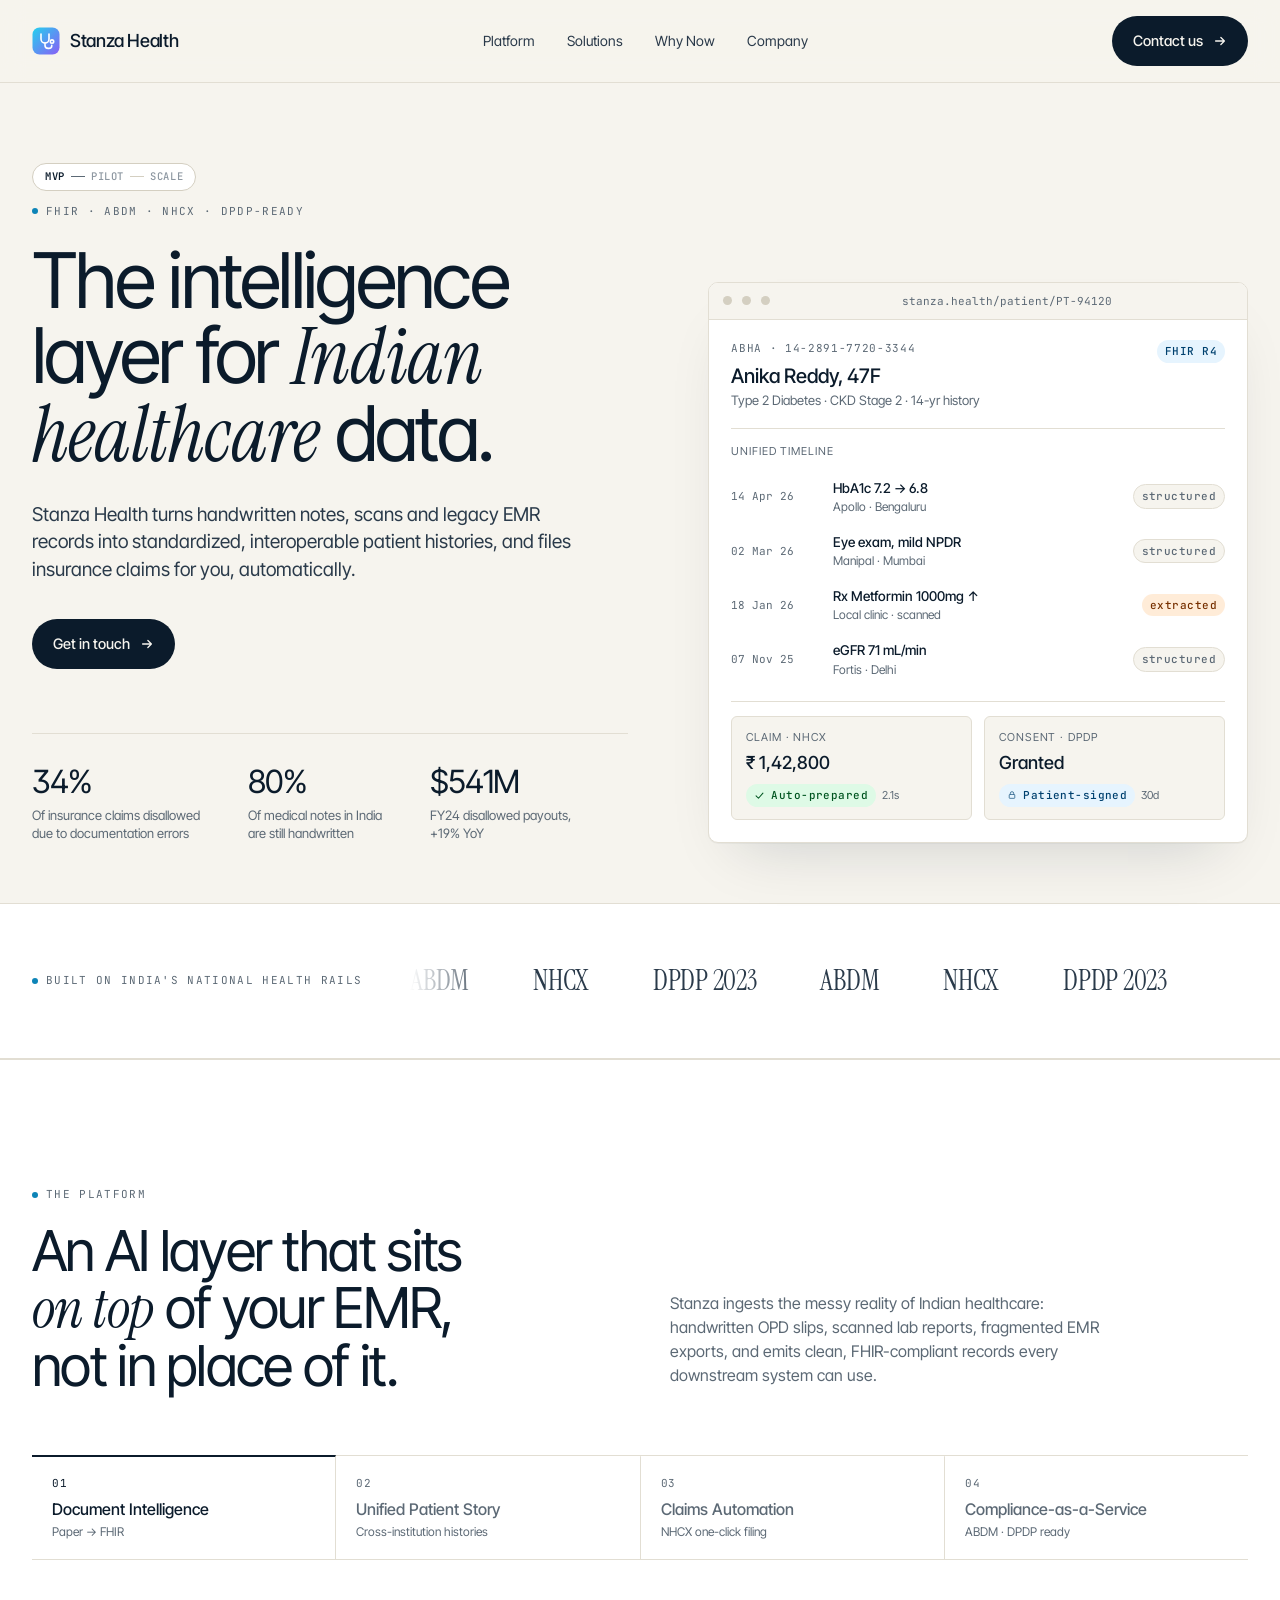
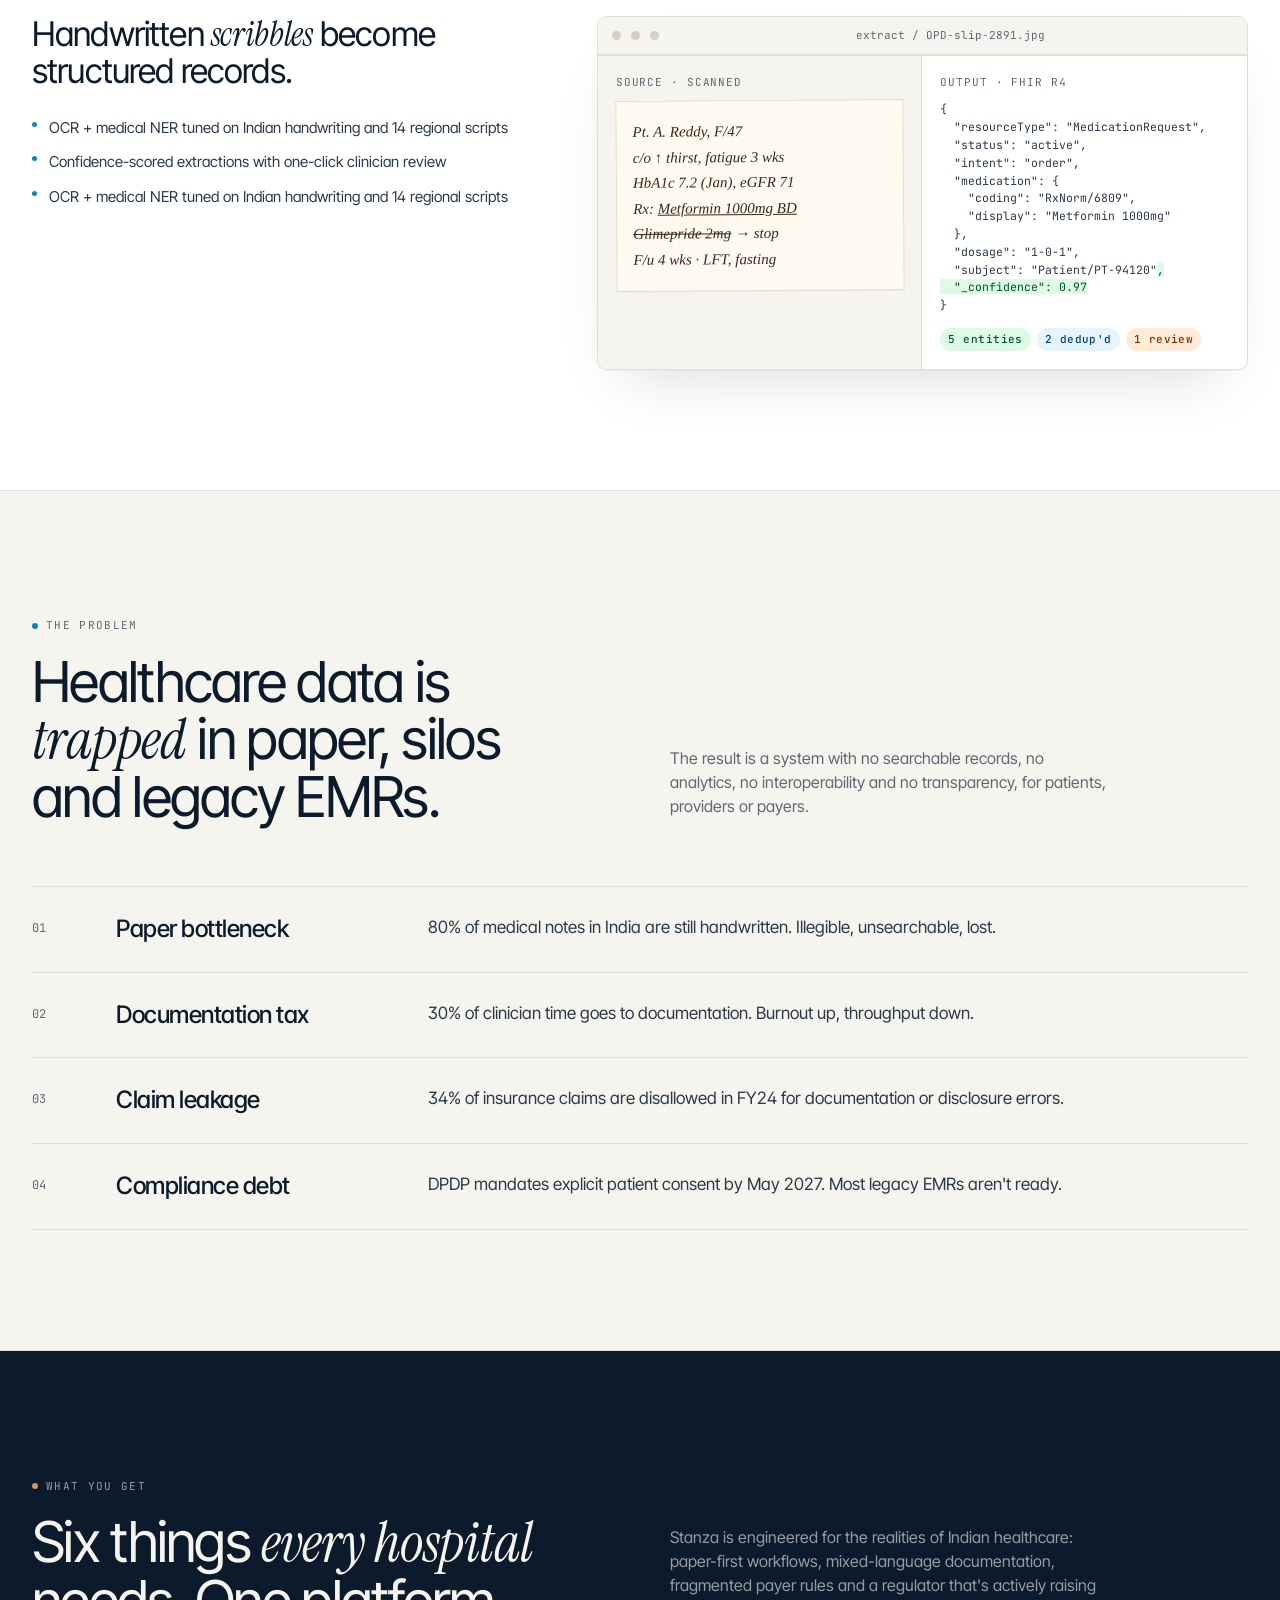
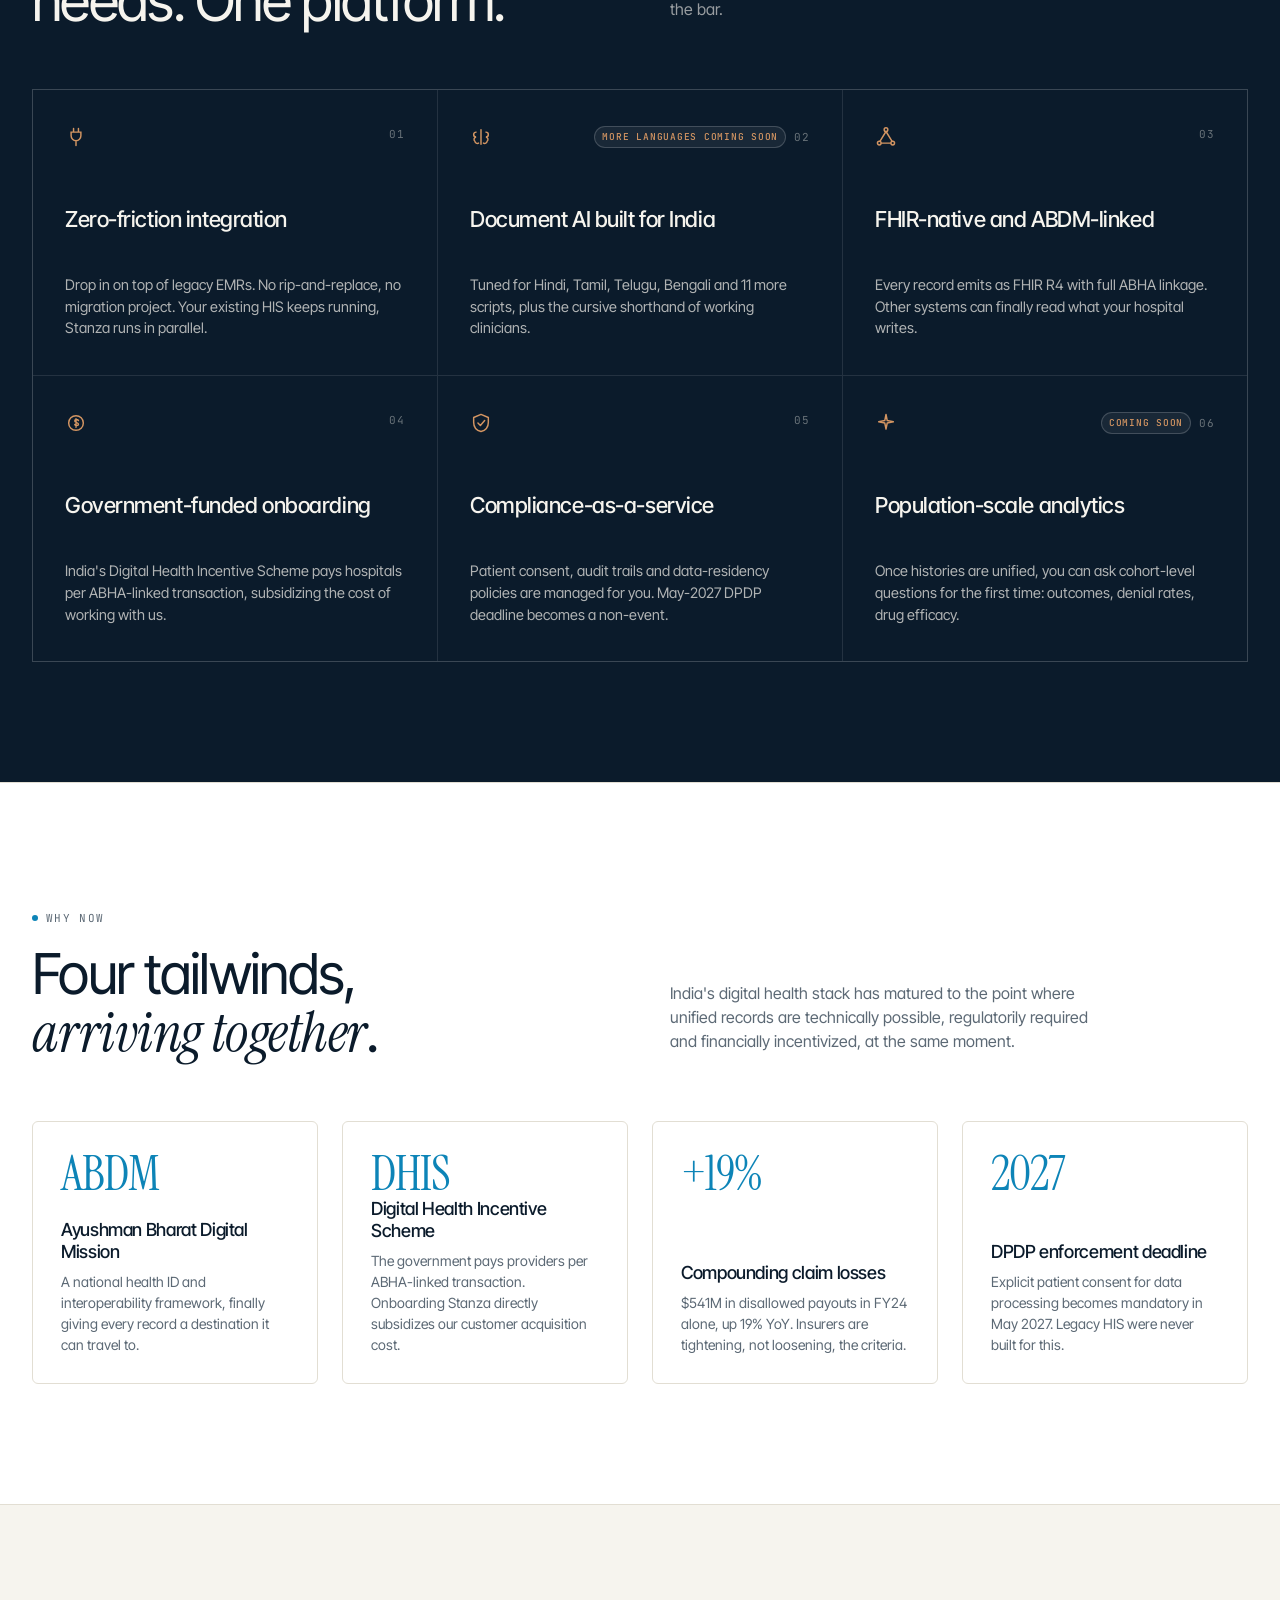
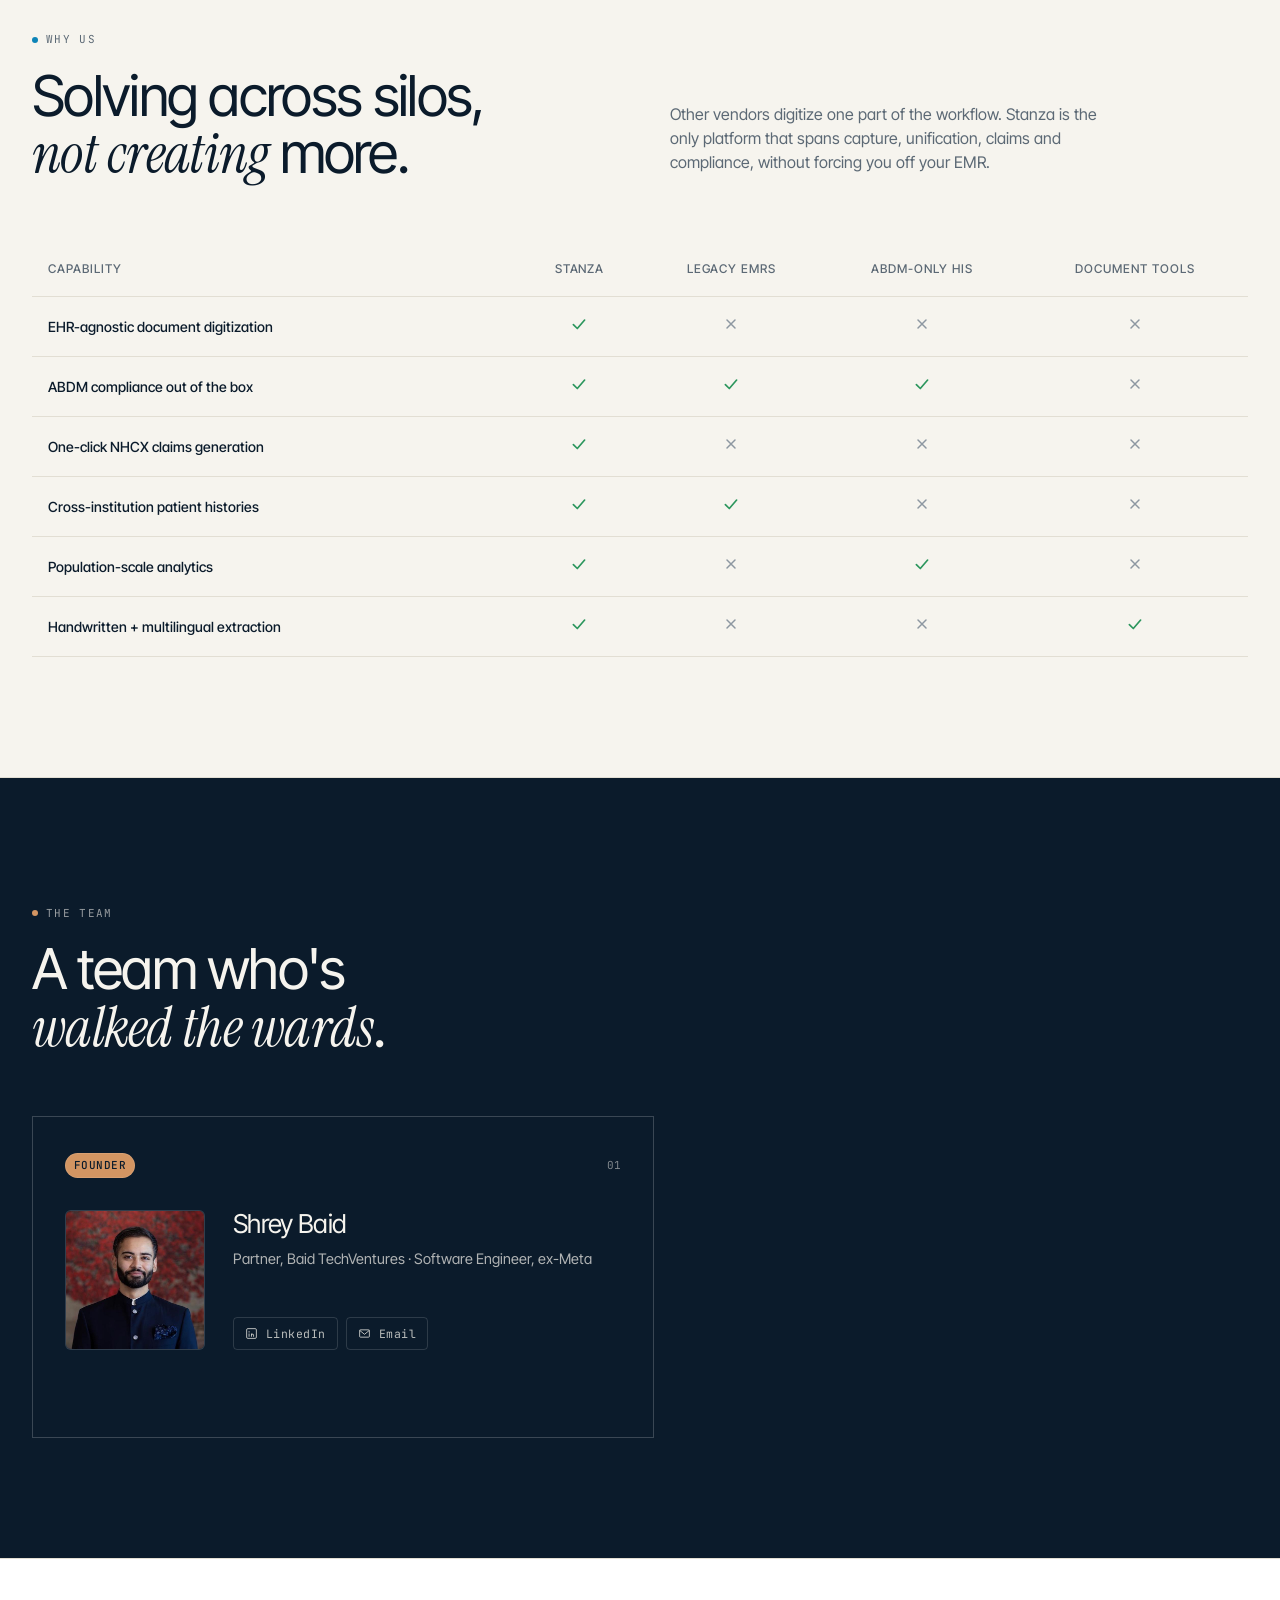
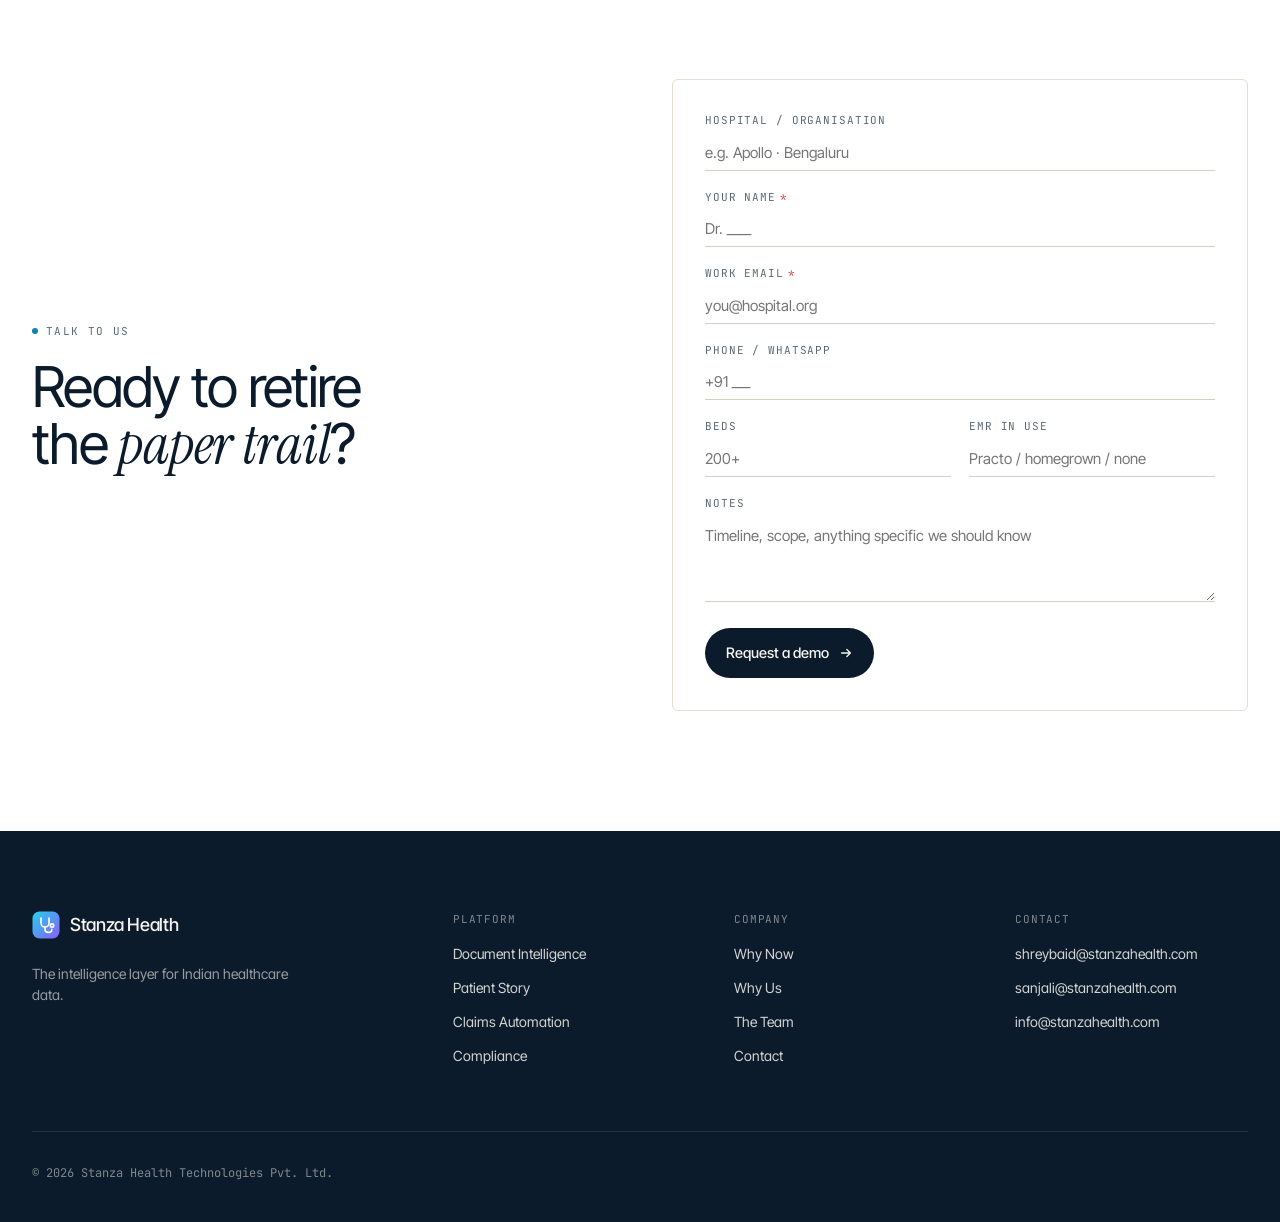
==== commit a3337b9c: "Update copy (email, brand name, CTA) and add canonical link" ====
--- a/index.html
+++ b/index.html
@@ -4,7 +4,8 @@
 <meta charset="utf-8" />
 <meta name="viewport" content="width=device-width,initial-scale=1" />
 <title>Stanza Health · The intelligence layer for Indian healthcare</title>
-<meta name="description" content="Stanza turns handwritten notes, scans and legacy EMR records into standardized, interoperable patient histories, and files insurance claims for you, automatically." />
+<meta name="description" content="Stanza Health turns handwritten notes, scans and legacy EMR records into standardized, interoperable patient histories, and files insurance claims for you, automatically." />
+<link rel="canonical" href="https://stanzahealth.com/" />
 <link rel="icon" type="image/svg+xml" href="assets/favicon.svg">
 <link rel="apple-touch-icon" href="assets/favicon.svg">
 <link rel="preconnect" href="https://fonts.googleapis.com">
@@ -72,7 +73,7 @@
         <h1 style="text-wrap:balance;">
           The intelligence layer for <span class="serif">Indian healthcare</span> data.
         </h1>
-        <p style="max-width:540px;font-size:19px;line-height:1.45;color:var(--ink-2);margin-top:28px;">Stanza turns handwritten notes, scans and legacy EMR records into standardized, interoperable patient histories, and files insurance claims for you, automatically.</p>
+        <p style="max-width:540px;font-size:19px;line-height:1.45;color:var(--ink-2);margin-top:28px;">Stanza Health turns handwritten notes, scans and legacy EMR records into standardized, interoperable patient histories, and files insurance claims for you, automatically.</p>
         <div style="display:flex;gap:12px;margin-top:36px;">
           <a class="btn btn-primary" href="#cta">
             Get in touch
@@ -795,7 +796,6 @@
         <h2 style="margin-top:18px;text-wrap:balance;">
           Ready to retire the <span class="serif">paper trail</span>?
         </h2>
-        <p style="color:var(--ink-2);font-size:17px;margin-top:18px;max-width:480px;">We're onboarding 3 design-partner hospitals through 2026. If you're a 200-physician+ facility ready to digitize, we'd like to talk.</p>
       </div>
       <div class="card" style="padding:0;">
         <form id="cta-form" action="https://formspree.io/f/__FORMSPREE_FORM_ID__" method="POST" novalidate style="padding:32px;display:flex;flex-direction:column;gap:18px;">
@@ -901,7 +901,7 @@
         <div class="mono" style="font-size:11px;color:rgba(246,244,238,0.5);text-transform:uppercase;letter-spacing:0.08em;margin-bottom:14px;">Contact</div>
         <ul style="list-style:none;padding:0;margin:0;display:flex;flex-direction:column;gap:10px;">
           <li><a style="color:rgba(246,244,238,0.85);font-size:14px;" href="mailto:shreybaid@stanzahealth.com">shreybaid@stanzahealth.com</a></li>
-          <li><a style="color:rgba(246,244,238,0.85);font-size:14px;" href="mailto:sanjalijha@stanzahealth.com">sanjalijha@stanzahealth.com</a></li>
+          <li><a style="color:rgba(246,244,238,0.85);font-size:14px;" href="mailto:sanjali@stanzahealth.com">sanjali@stanzahealth.com</a></li>
           <li><a style="color:rgba(246,244,238,0.85);font-size:14px;" href="mailto:info@stanzahealth.com">info@stanzahealth.com</a></li>
         </ul>
       </div>
@@ -1000,12 +1000,6 @@
       if (gotcha && gotcha.value) {
         form.style.display = 'none';
         document.getElementById('cta-thanks').style.display = 'block';
-        return;
-      }
-
-      // Build-step guard: catches deploys that skipped the secret substitution
-      if (/__FORMSPREE_FORM_ID__/.test(form.action)) {
-        showError('Form is not yet configured. Please email shreybaid@stanzahealth.com directly.');
         return;
       }
 
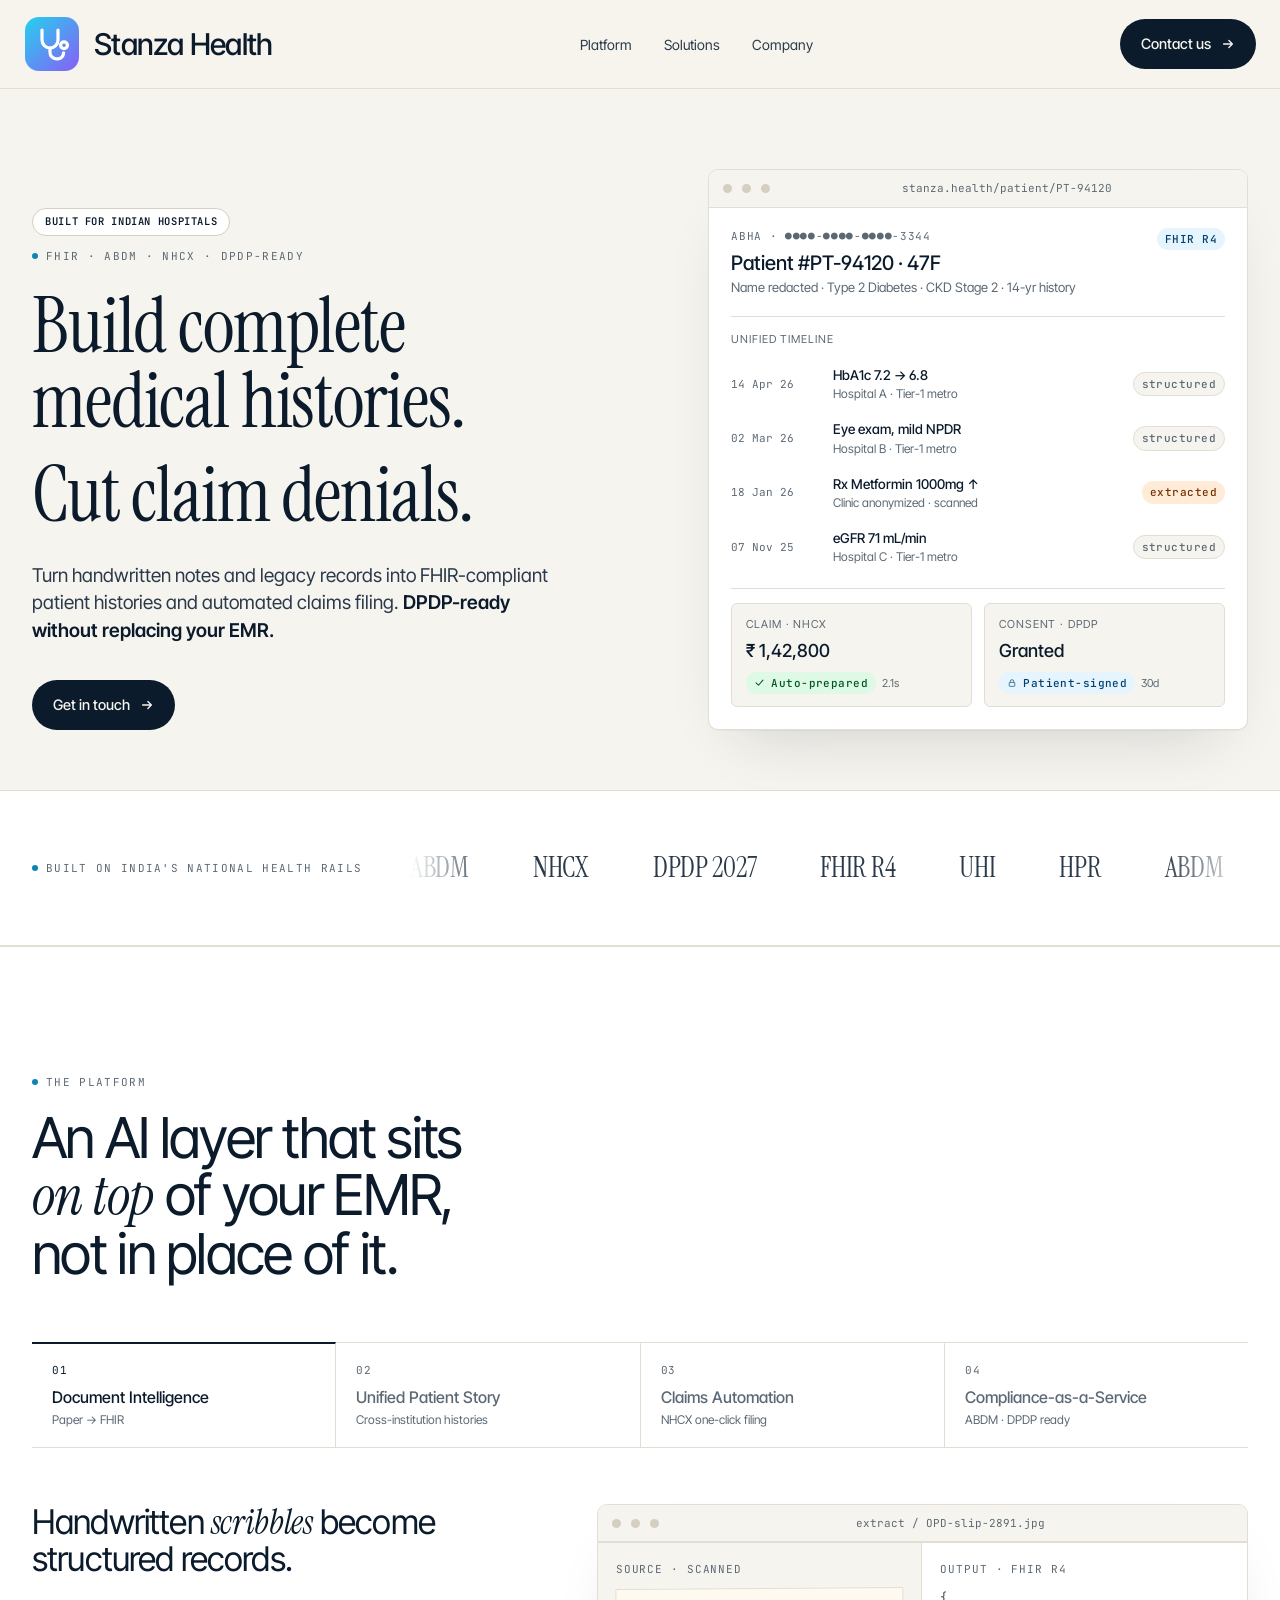
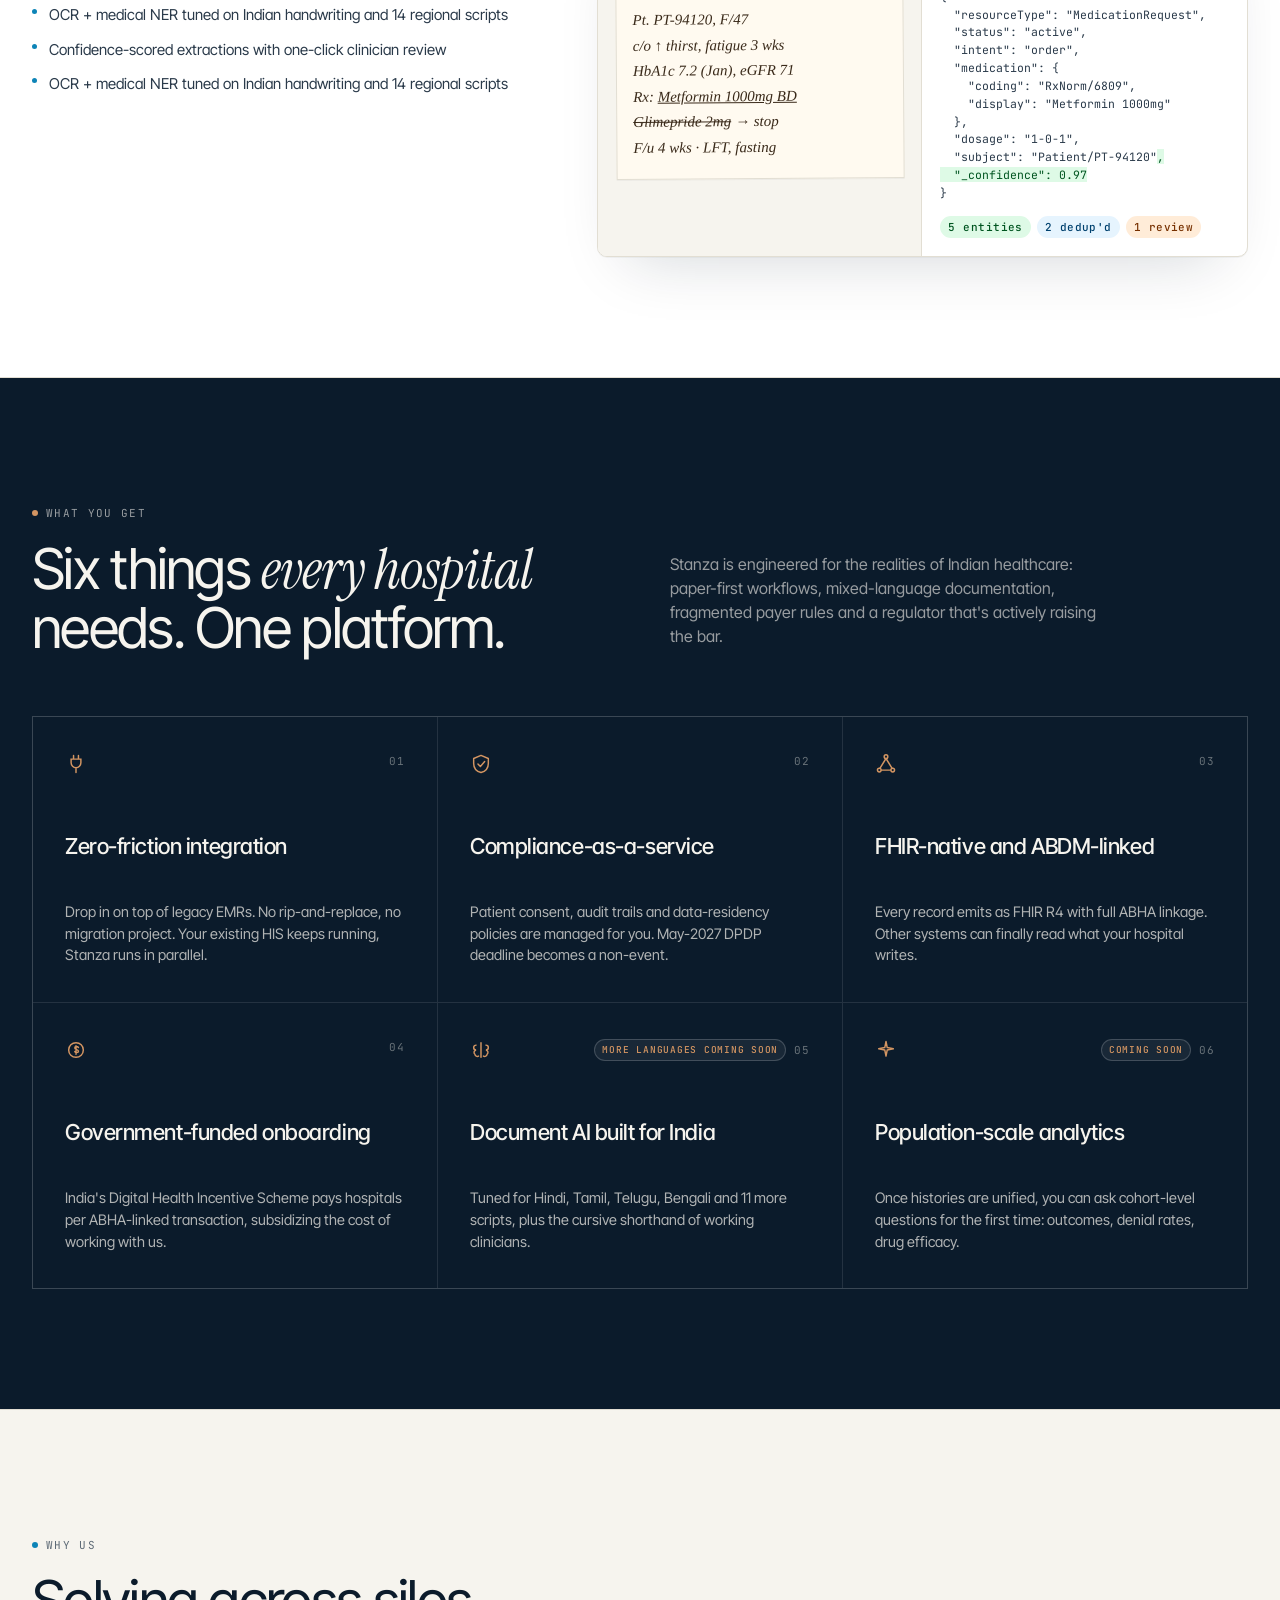
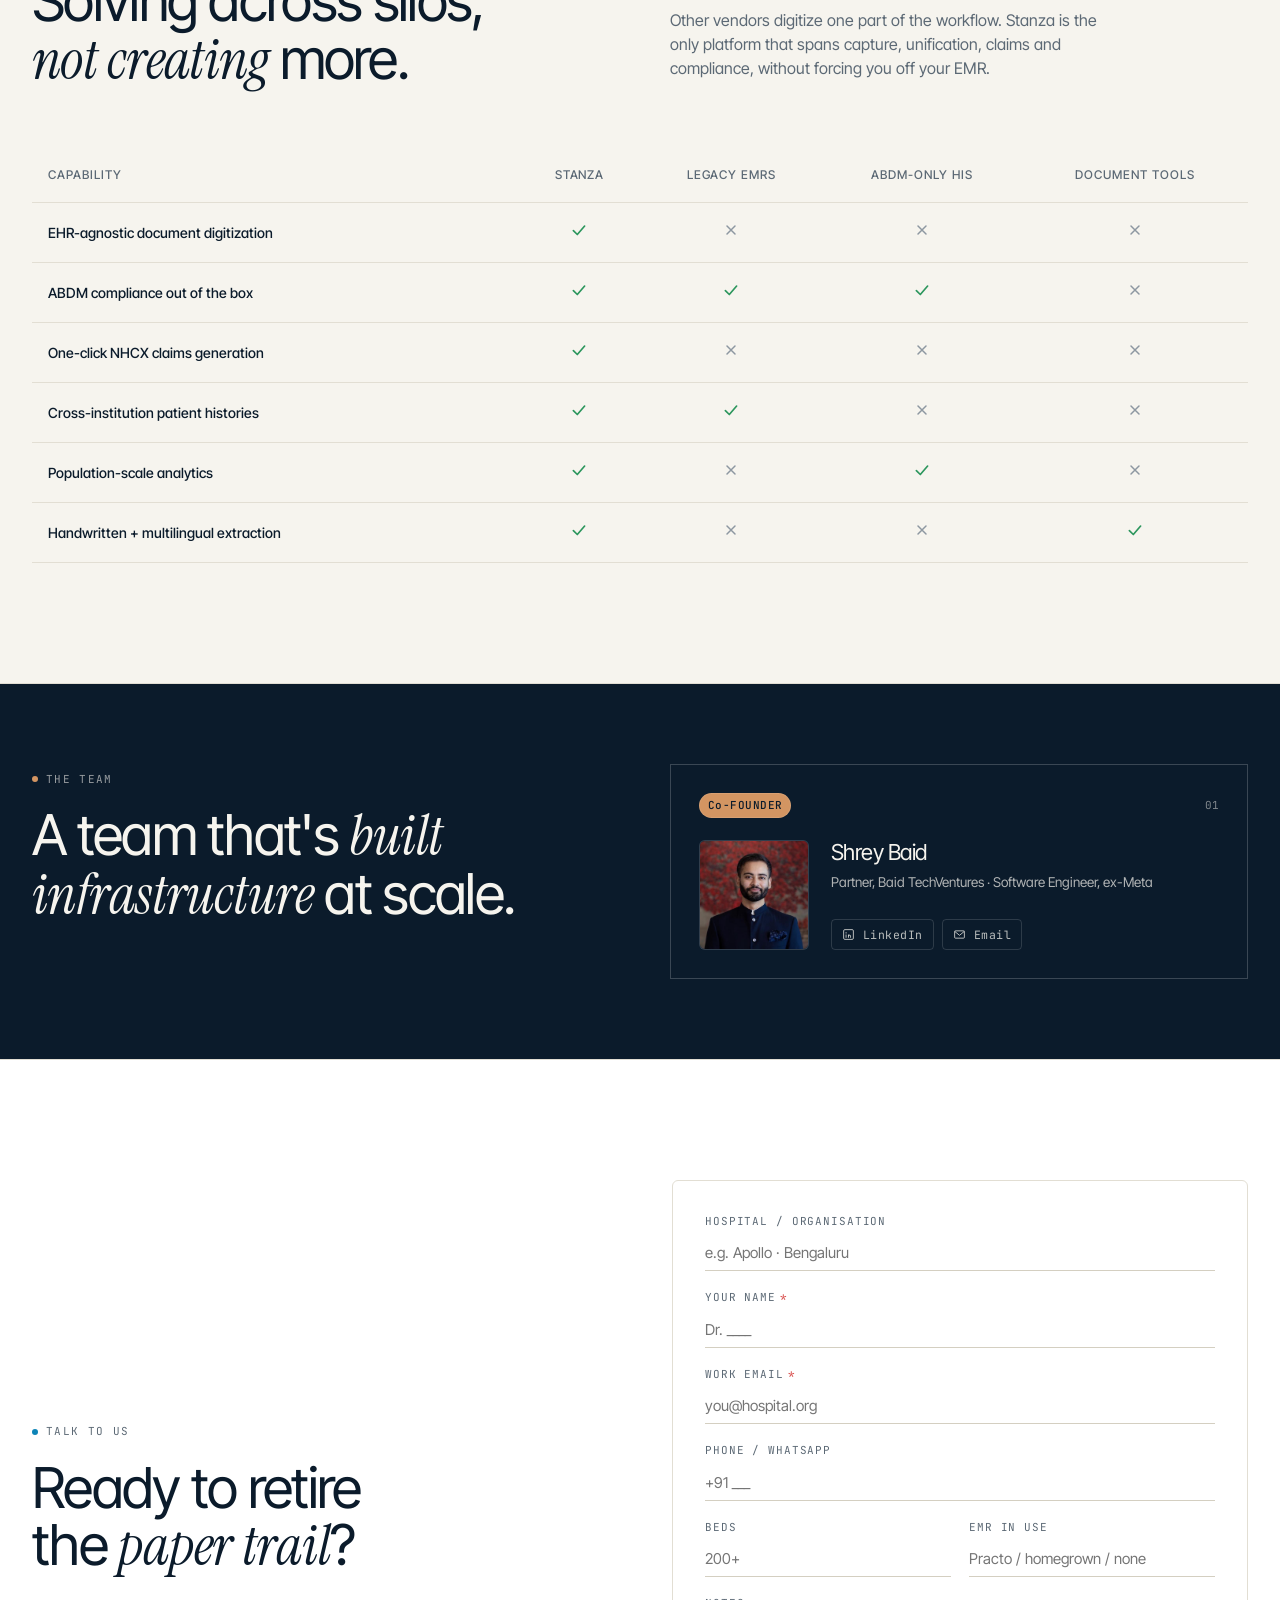
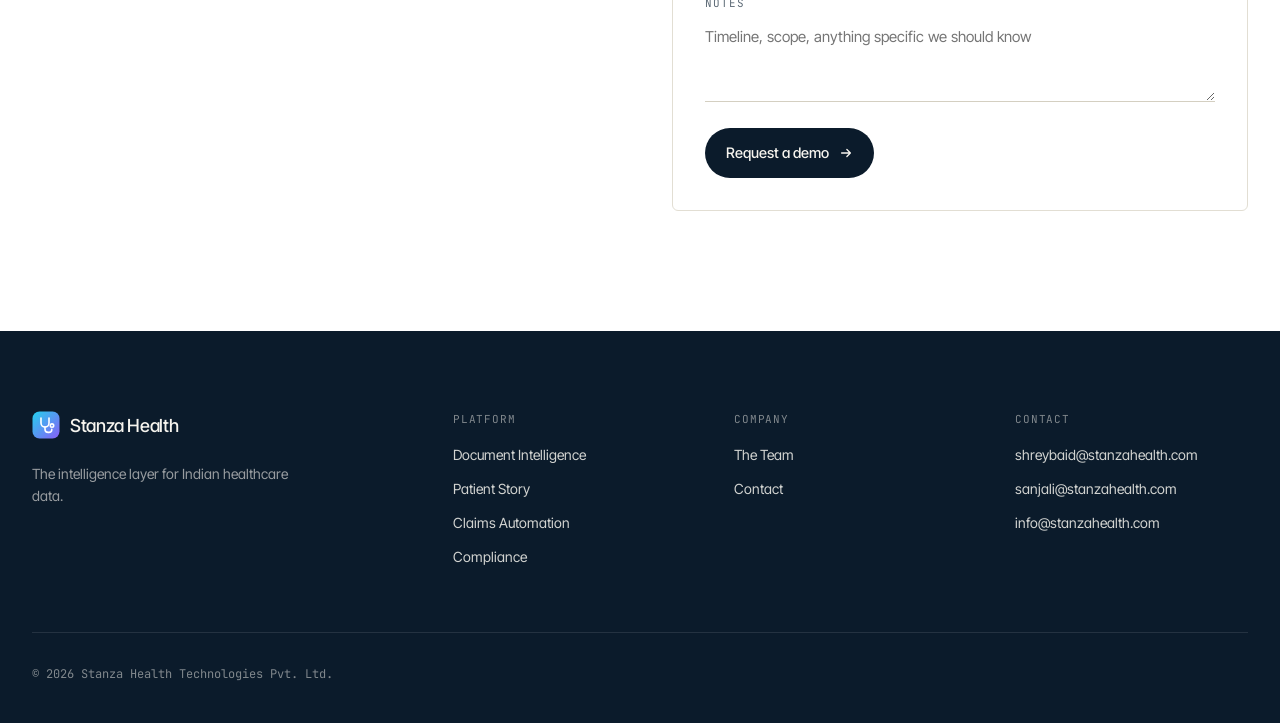
==== commit 01c0502d: "Apply Claude Design handoff: refresh hero, anonymize patient data, restructure sections - Hero: new " ====
--- a/index.html
+++ b/index.html
@@ -18,8 +18,8 @@
 <!-- ===== NAV ===== -->
 <nav class="nav">
   <div class="nav-inner">
-    <a href="#" class="nav-home" style="display:inline-flex;align-items:center;gap:10px;text-decoration:none;color:inherit;">
-      <svg width="28" height="28" viewBox="0 0 28 28" fill="none" aria-hidden="true">
+    <a href="#" class="nav-home" style="display:inline-flex;align-items:center;gap:14px;text-decoration:none;color:inherit;white-space:nowrap;">
+      <svg width="56" height="56" viewBox="0 0 28 28" fill="none" aria-hidden="true">
         <defs>
           <linearGradient id="stanzaLogoGrad" x1="0" y1="0" x2="28" y2="28" gradientUnits="userSpaceOnUse">
             <stop offset="0" stop-color="#22D3EE"/>
@@ -31,12 +31,11 @@
         <path d="M13 16v2.2a3.2 3.2 0 0 0 3.2 3.2h.6a3 3 0 0 0 3-3" stroke="#FFFFFF" stroke-width="1.6" stroke-linecap="round" stroke-linejoin="round" fill="none"/>
         <circle cx="20" cy="14.6" r="1.7" stroke="#FFFFFF" stroke-width="1.6" fill="none"/>
       </svg>
-      <span style="font-size:18px;font-weight:500;letter-spacing:-0.02em;">Stanza Health</span>
+      <span style="font-size:30px;font-weight:500;letter-spacing:-0.025em;">Stanza Health</span>
     </a>
     <div class="nav-links">
       <a href="#platform">Platform</a>
       <a href="#solutions">Solutions</a>
-      <a href="#why-now">Why Now</a>
       <a href="#company">Company</a>
     </div>
     <div style="display:flex;gap:10px;align-items:center;">
@@ -56,44 +55,24 @@
     <div class="hero-grid" style="display:grid;grid-template-columns:1.05fr 0.95fr;gap:80px;align-items:end;">
       <div>
         <div class="eyebrow" style="margin-bottom:24px;display:flex;flex-direction:column;align-items:flex-start;gap:12px;">
-          <span style="display:inline-flex;align-items:center;gap:10px;padding:5px 12px;border:1px solid var(--line-2);border-radius:999px;background:var(--bg-2);">
-            <span style="display:inline-flex;align-items:center;gap:6px;">
-              <span style="font-family:'JetBrains Mono',monospace;font-size:10.5px;letter-spacing:0.06em;text-transform:uppercase;color:var(--ink);font-weight:600;">MVP</span>
-              <span style="width:14px;height:1px;background:var(--ink-3);display:inline-block;"></span>
-              <span style="font-family:'JetBrains Mono',monospace;font-size:10.5px;letter-spacing:0.06em;text-transform:uppercase;color:var(--ink-4);font-weight:500;">Pilot</span>
-              <span style="width:14px;height:1px;background:var(--line-2);display:inline-block;"></span>
-              <span style="font-family:'JetBrains Mono',monospace;font-size:10.5px;letter-spacing:0.06em;text-transform:uppercase;color:var(--ink-4);font-weight:500;">Scale</span>
-            </span>
+          <span style="display:inline-flex;align-items:center;gap:8px;padding:5px 12px;border:1px solid var(--line-2);border-radius:999px;background:var(--bg-2);">
+            <span style="font-family:'JetBrains Mono',monospace;font-size:10.5px;letter-spacing:0.06em;text-transform:uppercase;color:var(--ink);font-weight:600;">Built for Indian Hospitals</span>
           </span>
           <span style="display:inline-flex;align-items:center;gap:8px;">
             <span class="dot"></span>
             <span>FHIR · ABDM · NHCX · DPDP-ready</span>
           </span>
         </div>
-        <h1 style="text-wrap:balance;">
-          The intelligence layer for <span class="serif">Indian healthcare</span> data.
+        <h1 style="text-wrap:balance;font-family:'Instrument Serif','Times New Roman',serif;font-weight:400;font-style:normal;letter-spacing:-0.015em;">
+          Build complete medical histories.<br/><span style="display:inline-block;margin-top:0.25em;">Cut claim denials.</span>
         </h1>
-        <p style="max-width:540px;font-size:19px;line-height:1.45;color:var(--ink-2);margin-top:28px;">Stanza Health turns handwritten notes, scans and legacy EMR records into standardized, interoperable patient histories, and files insurance claims for you, automatically.</p>
+        <p style="max-width:540px;font-size:19px;line-height:1.45;color:var(--ink-2);margin-top:28px;">Turn handwritten notes and legacy records into FHIR-compliant patient histories and automated claims filing. <strong style="color:var(--ink);font-weight:600;">DPDP-ready without replacing your EMR.</strong></p>
         <div style="display:flex;gap:12px;margin-top:36px;">
           <a class="btn btn-primary" href="#cta">
             Get in touch
             <svg width="14" height="14" viewBox="0 0 16 16" fill="none"><path d="M3 8H13M13 8L9 4M13 8L9 12" stroke="currentColor" stroke-width="1.5" stroke-linecap="round" stroke-linejoin="round"/></svg>
           </a>
         </div>
-        <div class="stats-row" style="display:flex;gap:48px;margin-top:64px;padding-top:32px;border-top:1px solid var(--line);">
-          <div>
-            <div style="font-size:32px;font-weight:400;letter-spacing:-0.03em;line-height:1;">34%</div>
-            <div style="font-size:13px;color:var(--ink-3);margin-top:8px;line-height:1.4;">Of insurance claims disallowed<br/>due to documentation errors</div>
-          </div>
-          <div>
-            <div style="font-size:32px;font-weight:400;letter-spacing:-0.03em;line-height:1;">80%</div>
-            <div style="font-size:13px;color:var(--ink-3);margin-top:8px;line-height:1.4;">Of medical notes in India<br/>are still handwritten</div>
-          </div>
-          <div>
-            <div style="font-size:32px;font-weight:400;letter-spacing:-0.03em;line-height:1;">$541M</div>
-            <div style="font-size:13px;color:var(--ink-3);margin-top:8px;line-height:1.4;">FY24 disallowed payouts,<br/>+19% YoY</div>
-          </div>
-        </div>
       </div>
 
       <!-- Hero Mock -->
@@ -105,9 +84,9 @@
         <div style="padding:20px 22px 22px;">
           <div style="display:flex;justify-content:space-between;align-items:flex-start;margin-bottom:18px;">
             <div>
-              <div style="font-size:11px;color:var(--ink-3);font-family:'JetBrains Mono',monospace;letter-spacing:0.06em;">ABHA · 14-2891-7720-3344</div>
-              <div style="font-size:20px;font-weight:500;margin-top:4px;">Anika Reddy, 47F</div>
-              <div style="font-size:13px;color:var(--ink-3);">Type 2 Diabetes · CKD Stage 2 · 14-yr history</div>
+              <div style="font-size:11px;color:var(--ink-3);font-family:'JetBrains Mono',monospace;letter-spacing:0.06em;">ABHA · ●●●●-●●●●-●●●●-3344</div>
+              <div style="font-size:20px;font-weight:500;margin-top:4px;">Patient #PT-94120 · 47F</div>
+              <div style="font-size:13px;color:var(--ink-3);">Name redacted · Type 2 Diabetes · CKD Stage 2 · 14-yr history</div>
             </div>
             <span class="tag tag-info">FHIR R4</span>
           </div>
@@ -119,7 +98,7 @@
               <span class="mono" style="color:var(--ink-3);font-size:11px;">14 Apr 26</span>
               <div>
                 <div style="font-weight:500;">HbA1c 7.2 → 6.8</div>
-                <div style="color:var(--ink-3);font-size:12px;">Apollo · Bengaluru</div>
+                <div style="color:var(--ink-3);font-size:12px;">Hospital A · Tier-1 metro</div>
               </div>
               <span class="tag tag-neutral">structured</span>
             </div>
@@ -127,7 +106,7 @@
               <span class="mono" style="color:var(--ink-3);font-size:11px;">02 Mar 26</span>
               <div>
                 <div style="font-weight:500;">Eye exam, mild NPDR</div>
-                <div style="color:var(--ink-3);font-size:12px;">Manipal · Mumbai</div>
+                <div style="color:var(--ink-3);font-size:12px;">Hospital B · Tier-1 metro</div>
               </div>
               <span class="tag tag-neutral">structured</span>
             </div>
@@ -135,7 +114,7 @@
               <span class="mono" style="color:var(--ink-3);font-size:11px;">18 Jan 26</span>
               <div>
                 <div style="font-weight:500;">Rx Metformin 1000mg ↑</div>
-                <div style="color:var(--ink-3);font-size:12px;">Local clinic · scanned</div>
+                <div style="color:var(--ink-3);font-size:12px;">Clinic anonymized · scanned</div>
               </div>
               <span class="tag tag-warn">extracted</span>
             </div>
@@ -143,7 +122,7 @@
               <span class="mono" style="color:var(--ink-3);font-size:11px;">07 Nov 25</span>
               <div>
                 <div style="font-weight:500;">eGFR 71 mL/min</div>
-                <div style="color:var(--ink-3);font-size:12px;">Fortis · Delhi</div>
+                <div style="color:var(--ink-3);font-size:12px;">Hospital C · Tier-1 metro</div>
               </div>
               <span class="tag tag-neutral">structured</span>
             </div>
@@ -187,12 +166,22 @@
     </div>
     <div class="marquee">
       <div class="marquee-track">
-        <div style="font-family:'Instrument Serif',serif;font-size:28px;color:var(--ink-2);white-space:nowrap;letter-spacing:-0.01em;">ABDM</div>
-        <div style="font-family:'Instrument Serif',serif;font-size:28px;color:var(--ink-2);white-space:nowrap;letter-spacing:-0.01em;">NHCX</div>
-        <div style="font-family:'Instrument Serif',serif;font-size:28px;color:var(--ink-2);white-space:nowrap;letter-spacing:-0.01em;">DPDP 2023</div>
-        <div style="font-family:'Instrument Serif',serif;font-size:28px;color:var(--ink-2);white-space:nowrap;letter-spacing:-0.01em;">ABDM</div>
-        <div style="font-family:'Instrument Serif',serif;font-size:28px;color:var(--ink-2);white-space:nowrap;letter-spacing:-0.01em;">NHCX</div>
-        <div style="font-family:'Instrument Serif',serif;font-size:28px;color:var(--ink-2);white-space:nowrap;letter-spacing:-0.01em;">DPDP 2023</div>
+        <div class="marquee-group">
+          <div style="font-family:'Instrument Serif',serif;font-size:28px;color:var(--ink-2);white-space:nowrap;letter-spacing:-0.01em;">ABDM</div>
+          <div style="font-family:'Instrument Serif',serif;font-size:28px;color:var(--ink-2);white-space:nowrap;letter-spacing:-0.01em;">NHCX</div>
+          <div style="font-family:'Instrument Serif',serif;font-size:28px;color:var(--ink-2);white-space:nowrap;letter-spacing:-0.01em;">DPDP 2027</div>
+          <div style="font-family:'Instrument Serif',serif;font-size:28px;color:var(--ink-2);white-space:nowrap;letter-spacing:-0.01em;">FHIR R4</div>
+          <div style="font-family:'Instrument Serif',serif;font-size:28px;color:var(--ink-2);white-space:nowrap;letter-spacing:-0.01em;">UHI</div>
+          <div style="font-family:'Instrument Serif',serif;font-size:28px;color:var(--ink-2);white-space:nowrap;letter-spacing:-0.01em;">HPR</div>
+        </div>
+        <div class="marquee-group" aria-hidden="true">
+          <div style="font-family:'Instrument Serif',serif;font-size:28px;color:var(--ink-2);white-space:nowrap;letter-spacing:-0.01em;">ABDM</div>
+          <div style="font-family:'Instrument Serif',serif;font-size:28px;color:var(--ink-2);white-space:nowrap;letter-spacing:-0.01em;">NHCX</div>
+          <div style="font-family:'Instrument Serif',serif;font-size:28px;color:var(--ink-2);white-space:nowrap;letter-spacing:-0.01em;">DPDP 2027</div>
+          <div style="font-family:'Instrument Serif',serif;font-size:28px;color:var(--ink-2);white-space:nowrap;letter-spacing:-0.01em;">FHIR R4</div>
+          <div style="font-family:'Instrument Serif',serif;font-size:28px;color:var(--ink-2);white-space:nowrap;letter-spacing:-0.01em;">UHI</div>
+          <div style="font-family:'Instrument Serif',serif;font-size:28px;color:var(--ink-2);white-space:nowrap;letter-spacing:-0.01em;">HPR</div>
+        </div>
       </div>
     </div>
   </div>
@@ -208,11 +197,6 @@
           An AI layer that sits <span class="serif">on top</span> of your EMR, not in place of it.
         </h2>
       </div>
-      <p class="muted" style="max-width:440px;font-size:16px;padding-bottom:8px;">
-        Stanza ingests the messy reality of Indian healthcare: handwritten OPD slips, scanned lab
-        reports, fragmented EMR exports, and emits clean, FHIR-compliant records every downstream
-        system can use.
-      </p>
     </div>
 
     <div class="product-tabs" style="display:flex;border-top:1px solid var(--line);border-bottom:1px solid var(--line);">
@@ -259,7 +243,7 @@
           <div style="padding:18px;border-right:1px solid var(--line);background:var(--bg);">
             <div class="mono" style="font-size:11px;color:var(--ink-3);text-transform:uppercase;letter-spacing:0.08em;margin-bottom:10px;">Source · scanned</div>
             <div style="background:#fffaf0;border:1px solid var(--line);padding:18px 16px;font-family:cursive;font-style:italic;font-size:15px;line-height:1.7;color:#3a2a1a;transform:rotate(-0.4deg);box-shadow:0 1px 0 rgba(0,0,0,0.04);">
-              Pt. A. Reddy, F/47<br/>
+              Pt. PT-94120, F/47<br/>
               c/o ↑ thirst, fatigue 3 wks<br/>
               HbA1c 7.2 (Jan), eGFR 71<br/>
               Rx: <u>Metformin 1000mg BD</u><br/>
@@ -439,7 +423,7 @@
         </h3>
         <p style="color:var(--ink-2);font-size:17px;line-height:1.5;margin-bottom:24px;">Every record carries a consent artifact. Every export carries an audit trail. Stanza handles the regulatory plumbing so your hospital is May-2027-ready on day one.</p>
         <ul style="list-style:none;padding:0;margin:0;display:flex;flex-direction:column;gap:12px;">
-          <li style="display:flex;gap:12px;align-items:flex-start;font-size:15px;"><span style="margin-top:5px;width:5px;height:5px;border-radius:50%;background:var(--accent);flex-shrink:0;"></span><span style="color:var(--ink-2);">Consent capture flows aligned with DPDP 2023</span></li>
+          <li style="display:flex;gap:12px;align-items:flex-start;font-size:15px;"><span style="margin-top:5px;width:5px;height:5px;border-radius:50%;background:var(--accent);flex-shrink:0;"></span><span style="color:var(--ink-2);">Consent capture flows aligned with DPDP 2027</span></li>
           <li style="display:flex;gap:12px;align-items:flex-start;font-size:15px;"><span style="margin-top:5px;width:5px;height:5px;border-radius:50%;background:var(--accent);flex-shrink:0;"></span><span style="color:var(--ink-2);">Full ABHA linkage and ABDM sandbox certification (M1–M3)</span></li>
           <li style="display:flex;gap:12px;align-items:flex-start;font-size:15px;"><span style="margin-top:5px;width:5px;height:5px;border-radius:50%;background:var(--accent);flex-shrink:0;"></span><span style="color:var(--ink-2);">Tamper-evident audit logs, end-to-end encryption, India data residency</span></li>
         </ul>
@@ -478,57 +462,6 @@
   </div>
 </section>
 
-<!-- ===== PROBLEM ===== -->
-<section class="section" id="problem">
-  <div class="container">
-    <div class="section-head">
-      <div>
-        <div class="eyebrow"><span class="dot"></span> The problem</div>
-        <h2 style="margin-top:18px;text-wrap:balance;">
-          Healthcare data is <span class="serif">trapped</span> in paper, silos and legacy EMRs.
-        </h2>
-      </div>
-      <div style="padding-bottom:8px;">
-        <p class="muted" style="max-width:440px;font-size:16px;">
-          The result is a system with no searchable records, no analytics, no
-          interoperability and no transparency, for patients, providers or payers.
-        </p>
-      </div>
-    </div>
-
-    <div>
-      <div class="idx-row">
-        <div class="num">01</div>
-        <div style="display:grid;grid-template-columns:280px 1fr;gap:32px;">
-          <h3 style="font-weight:500;font-size:24px;letter-spacing:-0.02em;">Paper bottleneck</h3>
-          <p style="color:var(--ink-2);font-size:17px;line-height:1.45;max-width:640px;">80% of medical notes in India are still handwritten. Illegible, unsearchable, lost.</p>
-        </div>
-      </div>
-      <div class="idx-row">
-        <div class="num">02</div>
-        <div style="display:grid;grid-template-columns:280px 1fr;gap:32px;">
-          <h3 style="font-weight:500;font-size:24px;letter-spacing:-0.02em;">Documentation tax</h3>
-          <p style="color:var(--ink-2);font-size:17px;line-height:1.45;max-width:640px;">30% of clinician time goes to documentation. Burnout up, throughput down.</p>
-        </div>
-      </div>
-      <div class="idx-row">
-        <div class="num">03</div>
-        <div style="display:grid;grid-template-columns:280px 1fr;gap:32px;">
-          <h3 style="font-weight:500;font-size:24px;letter-spacing:-0.02em;">Claim leakage</h3>
-          <p style="color:var(--ink-2);font-size:17px;line-height:1.45;max-width:640px;">34% of insurance claims are disallowed in FY24 for documentation or disclosure errors.</p>
-        </div>
-      </div>
-      <div class="idx-row">
-        <div class="num">04</div>
-        <div style="display:grid;grid-template-columns:280px 1fr;gap:32px;">
-          <h3 style="font-weight:500;font-size:24px;letter-spacing:-0.02em;">Compliance debt</h3>
-          <p style="color:var(--ink-2);font-size:17px;line-height:1.45;max-width:640px;">DPDP mandates explicit patient consent by May 2027. Most legacy EMRs aren't ready.</p>
-        </div>
-      </div>
-    </div>
-  </div>
-</section>
-
 <!-- ===== PILLARS / SOLUTIONS ===== -->
 <section class="section section-ink" id="solutions">
   <div class="container">
@@ -560,14 +493,13 @@
 
       <div style="padding:36px 32px;background:var(--ink);display:grid;grid-template-rows:auto 1fr auto;">
         <div style="display:flex;justify-content:space-between;align-items:flex-start;height:80px;">
-          <span style="color:var(--clay);"><svg width="22" height="22" viewBox="0 0 18 18" fill="none"><path d="M9 3v12M5 5a2 2 0 0 0 0 4 2 2 0 0 0-1 3.5A2 2 0 0 0 7 14M13 5a2 2 0 0 1 0 4 2 2 0 0 1 1 3.5A2 2 0 0 1 11 14" stroke="currentColor" stroke-width="1.2" stroke-linecap="round"/></svg></span>
+          <span style="color:var(--clay);"><svg width="22" height="22" viewBox="0 0 18 18" fill="none"><path d="M9 2L3 4.5v4c0 4 2.5 6.5 6 7.5 3.5-1 6-3.5 6-7.5v-4L9 2z" stroke="currentColor" stroke-width="1.2" stroke-linejoin="round"/><path d="M6.5 9L8.5 11L12 7" stroke="currentColor" stroke-width="1.2" stroke-linecap="round" stroke-linejoin="round"/></svg></span>
           <div style="display:flex;gap:8px;align-items:center;">
-            <span style="font-family:'JetBrains Mono',monospace;font-size:9.5px;font-weight:500;letter-spacing:0.08em;text-transform:uppercase;padding:3px 7px;border-radius:999px;background:rgba(255,255,255,0.06);border:1px solid rgba(255,255,255,0.18);color:var(--clay);">More languages coming soon</span>
             <span class="mono" style="font-size:11px;color:rgba(246,244,238,0.4);letter-spacing:0.08em;">02</span>
           </div>
         </div>
-        <h3 style="color:var(--bg);font-size:22px;margin-bottom:12px;align-self:start;min-height:56px;line-height:1.2;">Document AI built for India</h3>
-        <p style="color:rgba(246,244,238,0.7);font-size:14.5px;line-height:1.5;">Tuned for Hindi, Tamil, Telugu, Bengali and 11 more scripts, plus the cursive shorthand of working clinicians.</p>
+        <h3 style="color:var(--bg);font-size:22px;margin-bottom:12px;align-self:start;min-height:56px;line-height:1.2;">Compliance-as-a-service</h3>
+        <p style="color:rgba(246,244,238,0.7);font-size:14.5px;line-height:1.5;">Patient consent, audit trails and data-residency policies are managed for you. May-2027 DPDP deadline becomes a non-event.</p>
       </div>
 
       <div style="padding:36px 32px;background:var(--ink);display:grid;grid-template-rows:auto 1fr auto;">
@@ -594,13 +526,14 @@
 
       <div style="padding:36px 32px;background:var(--ink);display:grid;grid-template-rows:auto 1fr auto;">
         <div style="display:flex;justify-content:space-between;align-items:flex-start;height:80px;">
-          <span style="color:var(--clay);"><svg width="22" height="22" viewBox="0 0 18 18" fill="none"><path d="M9 2L3 4.5v4c0 4 2.5 6.5 6 7.5 3.5-1 6-3.5 6-7.5v-4L9 2z" stroke="currentColor" stroke-width="1.2" stroke-linejoin="round"/><path d="M6.5 9L8.5 11L12 7" stroke="currentColor" stroke-width="1.2" stroke-linecap="round" stroke-linejoin="round"/></svg></span>
+          <span style="color:var(--clay);"><svg width="22" height="22" viewBox="0 0 18 18" fill="none"><path d="M9 3v12M5 5a2 2 0 0 0 0 4 2 2 0 0 0-1 3.5A2 2 0 0 0 7 14M13 5a2 2 0 0 1 0 4 2 2 0 0 1 1 3.5A2 2 0 0 1 11 14" stroke="currentColor" stroke-width="1.2" stroke-linecap="round"/></svg></span>
           <div style="display:flex;gap:8px;align-items:center;">
+            <span style="font-family:'JetBrains Mono',monospace;font-size:9.5px;font-weight:500;letter-spacing:0.08em;text-transform:uppercase;padding:3px 7px;border-radius:999px;background:rgba(255,255,255,0.06);border:1px solid rgba(255,255,255,0.18);color:var(--clay);">More languages coming soon</span>
             <span class="mono" style="font-size:11px;color:rgba(246,244,238,0.4);letter-spacing:0.08em;">05</span>
           </div>
         </div>
-        <h3 style="color:var(--bg);font-size:22px;margin-bottom:12px;align-self:start;min-height:56px;line-height:1.2;">Compliance-as-a-service</h3>
-        <p style="color:rgba(246,244,238,0.7);font-size:14.5px;line-height:1.5;">Patient consent, audit trails and data-residency policies are managed for you. May-2027 DPDP deadline becomes a non-event.</p>
+        <h3 style="color:var(--bg);font-size:22px;margin-bottom:12px;align-self:start;min-height:56px;line-height:1.2;">Document AI built for India</h3>
+        <p style="color:rgba(246,244,238,0.7);font-size:14.5px;line-height:1.5;">Tuned for Hindi, Tamil, Telugu, Bengali and 11 more scripts, plus the cursive shorthand of working clinicians.</p>
       </div>
 
       <div style="padding:36px 32px;background:var(--ink);display:grid;grid-template-rows:auto 1fr auto;">
@@ -615,55 +548,6 @@
         <p style="color:rgba(246,244,238,0.7);font-size:14.5px;line-height:1.5;">Once histories are unified, you can ask cohort-level questions for the first time: outcomes, denial rates, drug efficacy.</p>
       </div>
 
-    </div>
-  </div>
-</section>
-
-<!-- ===== WHY NOW ===== -->
-<section class="section" id="why-now" style="background:var(--bg-2);">
-  <div class="container">
-    <div class="section-head">
-      <div>
-        <div class="eyebrow"><span class="dot"></span> Why now</div>
-        <h2 style="margin-top:18px;text-wrap:balance;">
-          Four tailwinds, <span class="serif">arriving together</span>.
-        </h2>
-      </div>
-      <p class="muted" style="max-width:440px;font-size:16px;padding-bottom:8px;">
-        India's digital health stack has matured to the point where unified records are technically
-        possible, regulatorily required and financially incentivized, at the same moment.
-      </p>
-    </div>
-
-    <div class="whynow-grid" style="display:grid;grid-template-columns:repeat(4, 1fr);gap:24px;">
-      <div class="card" style="min-height:260px;display:flex;flex-direction:column;justify-content:space-between;">
-        <div style="font-family:'Instrument Serif',serif;font-size:48px;line-height:1;color:var(--accent);letter-spacing:-0.02em;">ABDM</div>
-        <div>
-          <h3 style="font-size:18px;margin-bottom:8px;">Ayushman Bharat Digital Mission</h3>
-          <p style="font-size:14px;color:var(--ink-3);line-height:1.5;">A national health ID and interoperability framework, finally giving every record a destination it can travel to.</p>
-        </div>
-      </div>
-      <div class="card" style="min-height:260px;display:flex;flex-direction:column;justify-content:space-between;">
-        <div style="font-family:'Instrument Serif',serif;font-size:48px;line-height:1;color:var(--accent);letter-spacing:-0.02em;">DHIS</div>
-        <div>
-          <h3 style="font-size:18px;margin-bottom:8px;">Digital Health Incentive Scheme</h3>
-          <p style="font-size:14px;color:var(--ink-3);line-height:1.5;">The government pays providers per ABHA-linked transaction. Onboarding Stanza directly subsidizes our customer acquisition cost.</p>
-        </div>
-      </div>
-      <div class="card" style="min-height:260px;display:flex;flex-direction:column;justify-content:space-between;">
-        <div style="font-family:'Instrument Serif',serif;font-size:48px;line-height:1;color:var(--accent);letter-spacing:-0.02em;">+19%</div>
-        <div>
-          <h3 style="font-size:18px;margin-bottom:8px;">Compounding claim losses</h3>
-          <p style="font-size:14px;color:var(--ink-3);line-height:1.5;">$541M in disallowed payouts in FY24 alone, up 19% YoY. Insurers are tightening, not loosening, the criteria.</p>
-        </div>
-      </div>
-      <div class="card" style="min-height:260px;display:flex;flex-direction:column;justify-content:space-between;">
-        <div style="font-family:'Instrument Serif',serif;font-size:48px;line-height:1;color:var(--accent);letter-spacing:-0.02em;">2027</div>
-        <div>
-          <h3 style="font-size:18px;margin-bottom:8px;">DPDP enforcement deadline</h3>
-          <p style="font-size:14px;color:var(--ink-3);line-height:1.5;">Explicit patient consent for data processing becomes mandatory in May 2027. Legacy HIS were never built for this.</p>
-        </div>
-      </div>
     </div>
   </div>
 </section>
@@ -743,45 +627,44 @@
 </section>
 
 <!-- ===== TEAM ===== -->
-<section class="section section-ink" id="company">
+<section class="section section-ink" id="company" style="padding-top:80px;padding-bottom:80px;">
   <div class="container">
-    <div class="section-head">
+    <div class="section-head" style="margin-bottom:0;align-items:start;">
       <div>
         <div class="eyebrow"><span class="dot"></span> The team</div>
         <h2 style="margin-top:18px;color:var(--bg);text-wrap:balance;">
-          A team who's <span class="serif">walked the wards</span>.
+          A team that's <span class="serif">built infrastructure</span> at scale.
         </h2>
       </div>
-      <div></div>
-    </div>
-
-    <div style="display:grid;grid-template-columns:minmax(0, 620px);gap:1px;background:rgba(255,255,255,0.1);border:1px solid rgba(255,255,255,0.1);width:fit-content;max-width:100%;">
-      <div style="padding:36px 32px;background:var(--ink);min-height:320px;display:flex;flex-direction:column;">
-        <div style="display:flex;justify-content:space-between;align-items:baseline;margin-bottom:32px;">
-          <span class="tag" style="background:var(--clay);color:var(--ink);border:1px solid rgba(255,255,255,0.1);">FOUNDER</span>
+
+      <div style="background:rgba(255,255,255,0.1);border:1px solid rgba(255,255,255,0.1);">
+      <div style="padding:28px 28px;background:var(--ink);display:flex;flex-direction:column;">
+        <div style="display:flex;justify-content:space-between;align-items:baseline;margin-bottom:22px;">
+          <span class="tag" style="background:var(--clay);color:var(--ink);border:1px solid rgba(255,255,255,0.1);">Co-FOUNDER</span>
           <span class="mono" style="font-size:11px;color:rgba(246,244,238,0.5);">01</span>
         </div>
 
-        <div style="display:grid;grid-template-columns:140px 1fr;gap:28px;align-items:start;">
-          <div style="width:140px;height:140px;border:1px solid rgba(255,255,255,0.12);border-radius:6px;overflow:hidden;background:rgba(255,255,255,0.04);">
+        <div style="display:grid;grid-template-columns:110px 1fr;gap:22px;align-items:start;">
+          <div style="width:110px;height:110px;border:1px solid rgba(255,255,255,0.12);border-radius:6px;overflow:hidden;background:rgba(255,255,255,0.04);">
             <img src="assets/founder-shrey.png" alt="Shrey Baid" style="width:100%;height:100%;object-fit:cover;object-position:center;"/>
           </div>
 
-          <div style="display:flex;flex-direction:column;min-height:140px;">
-            <h3 style="color:var(--bg);font-size:26px;font-weight:400;letter-spacing:-0.025em;line-height:1.1;margin-bottom:10px;">Shrey Baid</h3>
-            <p style="color:rgba(246,244,238,0.7);font-size:14.5px;line-height:1.5;margin-bottom:18px;">Partner, Baid TechVentures · Software Engineer, ex-Meta</p>
+          <div style="display:flex;flex-direction:column;min-height:110px;">
+            <h3 style="color:var(--bg);font-size:22px;font-weight:400;letter-spacing:-0.025em;line-height:1.1;margin-bottom:8px;">Shrey Baid</h3>
+            <p style="color:rgba(246,244,238,0.7);font-size:13.5px;line-height:1.5;margin-bottom:14px;">Partner, Baid TechVentures · Software Engineer, ex-Meta</p>
             <div style="display:flex;flex-wrap:wrap;gap:8px;margin-top:auto;">
-              <a class="founder-link" href="https://www.linkedin.com/in/shreybaid/" target="_blank" rel="noopener noreferrer" style="display:inline-flex;align-items:center;gap:8px;font-family:'JetBrains Mono',monospace;font-size:11.5px;letter-spacing:0.04em;color:rgba(246,244,238,0.75);text-decoration:none;padding:7px 11px;border:1px solid rgba(255,255,255,0.14);border-radius:4px;transition:background .15s, color .15s, border-color .15s;">
+              <a class="founder-link" href="https://www.linkedin.com/in/shreybaid/" target="_blank" rel="noopener noreferrer" style="display:inline-flex;align-items:center;gap:8px;font-family:'JetBrains Mono',monospace;font-size:11.5px;letter-spacing:0.04em;color:rgba(246,244,238,0.75);text-decoration:none;padding:6px 10px;border:1px solid rgba(255,255,255,0.14);border-radius:4px;transition:background .15s, color .15s, border-color .15s;">
                 <svg width="13" height="13" viewBox="0 0 16 16" fill="none"><rect x="2" y="2" width="12" height="12" rx="1.5" stroke="currentColor" stroke-width="1.2"/><circle cx="5" cy="6" r="0.5" fill="currentColor" stroke="currentColor" stroke-width="0.6"/><path d="M5 8.5v3M8 11.5V8.5M8 9.5c.5-1 2.5-1.3 2.5.5v1.5" stroke="currentColor" stroke-width="1.2" stroke-linecap="round"/></svg>
                 LinkedIn
               </a>
-              <a class="founder-link" href="mailto:shreybaid@stanzahealth.com" style="display:inline-flex;align-items:center;gap:8px;font-family:'JetBrains Mono',monospace;font-size:11.5px;letter-spacing:0.04em;color:rgba(246,244,238,0.75);text-decoration:none;padding:7px 11px;border:1px solid rgba(255,255,255,0.14);border-radius:4px;transition:background .15s, color .15s, border-color .15s;">
+              <a class="founder-link" href="mailto:shreybaid@stanzahealth.com" style="display:inline-flex;align-items:center;gap:8px;font-family:'JetBrains Mono',monospace;font-size:11.5px;letter-spacing:0.04em;color:rgba(246,244,238,0.75);text-decoration:none;padding:6px 10px;border:1px solid rgba(255,255,255,0.14);border-radius:4px;transition:background .15s, color .15s, border-color .15s;">
                 <svg width="13" height="13" viewBox="0 0 16 16" fill="none"><rect x="2" y="3.5" width="12" height="9" rx="1" stroke="currentColor" stroke-width="1.2"/><path d="M2.5 4.5L8 9L13.5 4.5" stroke="currentColor" stroke-width="1.2" stroke-linecap="round" stroke-linejoin="round"/></svg>
                 Email
               </a>
             </div>
           </div>
         </div>
+      </div>
       </div>
     </div>
   </div>
@@ -891,8 +774,6 @@
       <div>
         <div class="mono" style="font-size:11px;color:rgba(246,244,238,0.5);text-transform:uppercase;letter-spacing:0.08em;margin-bottom:14px;">Company</div>
         <ul style="list-style:none;padding:0;margin:0;display:flex;flex-direction:column;gap:10px;">
-          <li><a style="color:rgba(246,244,238,0.85);font-size:14px;" href="#why-now">Why Now</a></li>
-          <li><a style="color:rgba(246,244,238,0.85);font-size:14px;" href="#why-us">Why Us</a></li>
           <li><a style="color:rgba(246,244,238,0.85);font-size:14px;" href="#company">The Team</a></li>
           <li><a style="color:rgba(246,244,238,0.85);font-size:14px;" href="#cta">Contact</a></li>
         </ul>
--- a/styles.css
+++ b/styles.css
@@ -106,8 +106,24 @@
   -webkit-mask-image: linear-gradient(90deg, transparent, #000 10%, #000 90%, transparent);
           mask-image: linear-gradient(90deg, transparent, #000 10%, #000 90%, transparent);
 }
-.marquee-track { display: flex; gap: 64px; align-items: center; animation: marq 40s linear infinite; }
-@keyframes marq { from { transform: translateX(0); } to { transform: translateX(-50%); } }
+.marquee-track {
+  display: flex;
+  gap: 64px;
+  width: max-content;
+  align-items: center;
+  animation: marq 45s linear infinite;
+  will-change: transform;
+}
+.marquee-group {
+  display: flex;
+  gap: 64px;
+  align-items: center;
+  flex-shrink: 0;
+}
+@keyframes marq {
+  from { transform: translate3d(0, 0, 0); }
+  to   { transform: translate3d(calc(-50% - 32px), 0, 0); }
+}
 
 .mock {
   background: var(--bg-2);
@@ -169,7 +185,7 @@
 }
 .nav-inner {
   display: flex; align-items: center; justify-content: space-between;
-  padding: 16px 32px; max-width: var(--max); margin: 0 auto;
+  padding: 16px 24px; max-width: none; margin: 0;
 }
 .nav-links { display: flex; gap: 32px; align-items: center; }
 .nav-links a { font-size: 14px; color: var(--ink-2); }
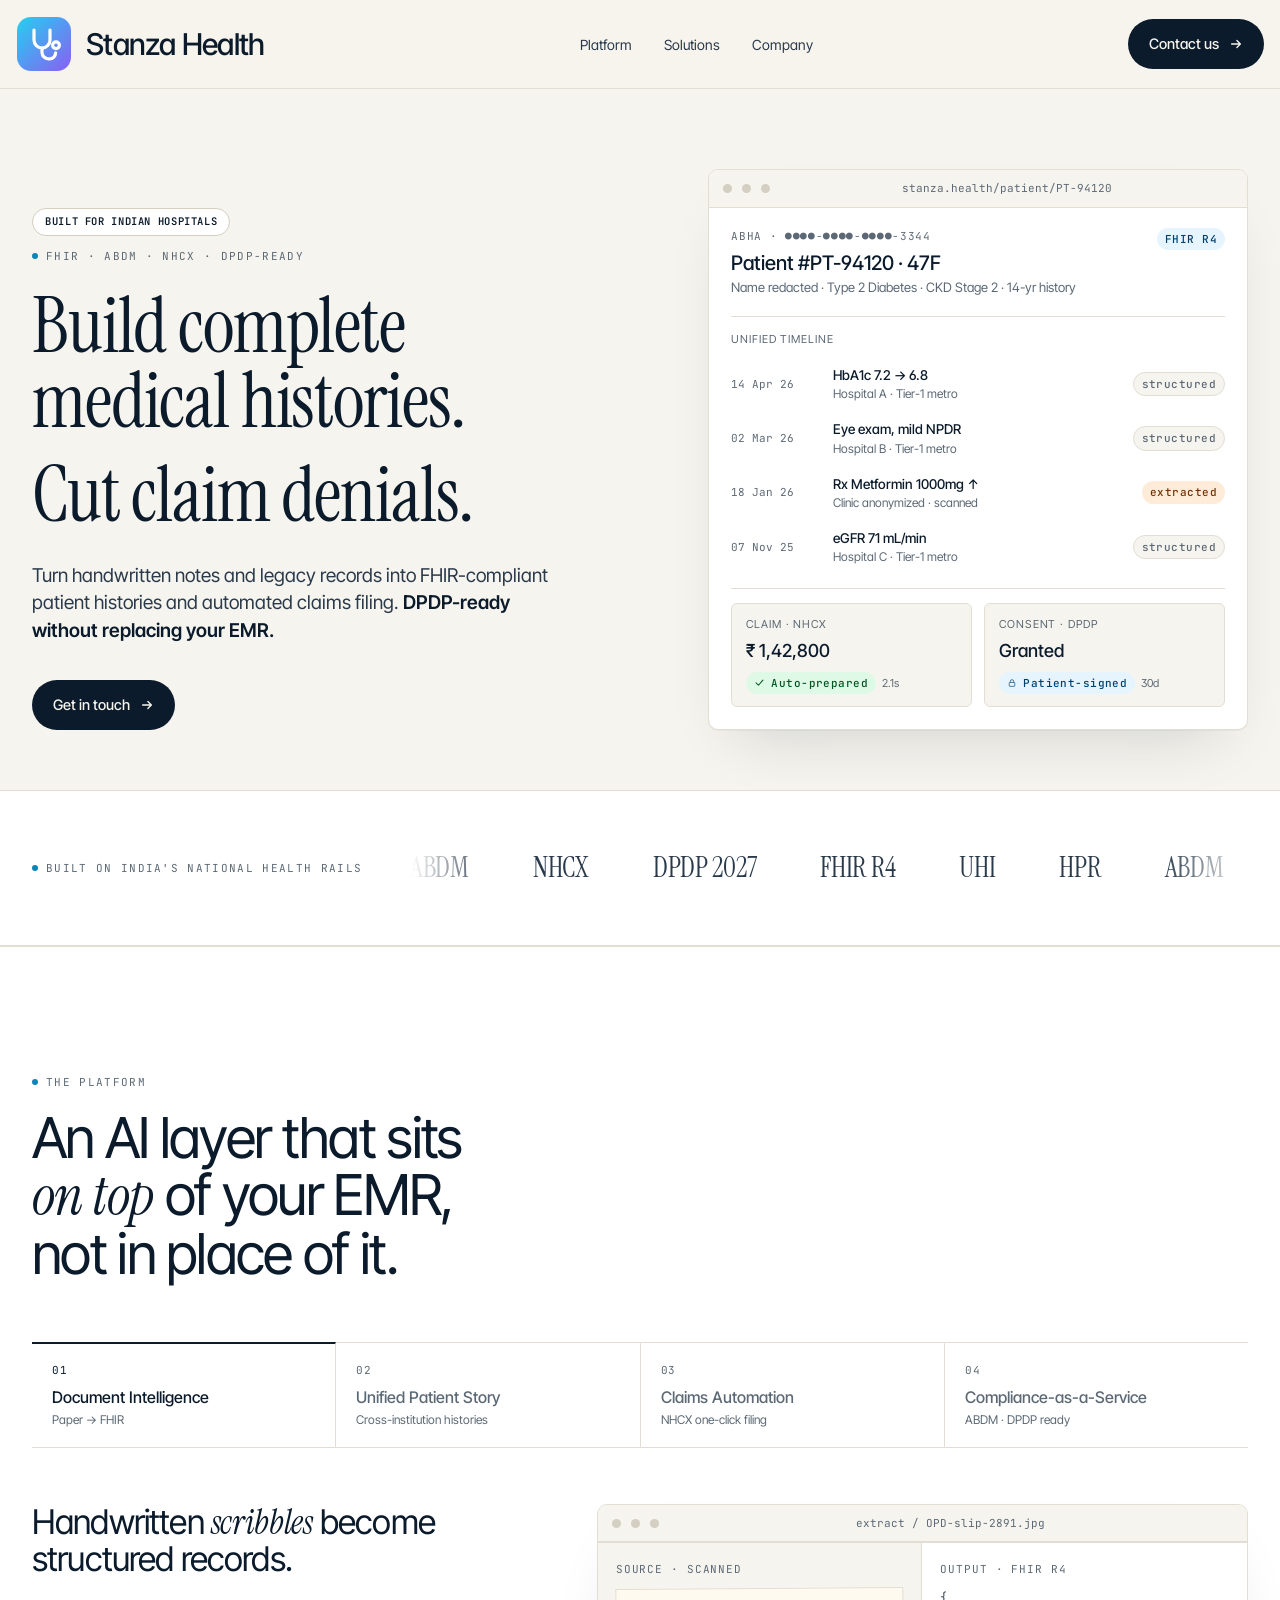
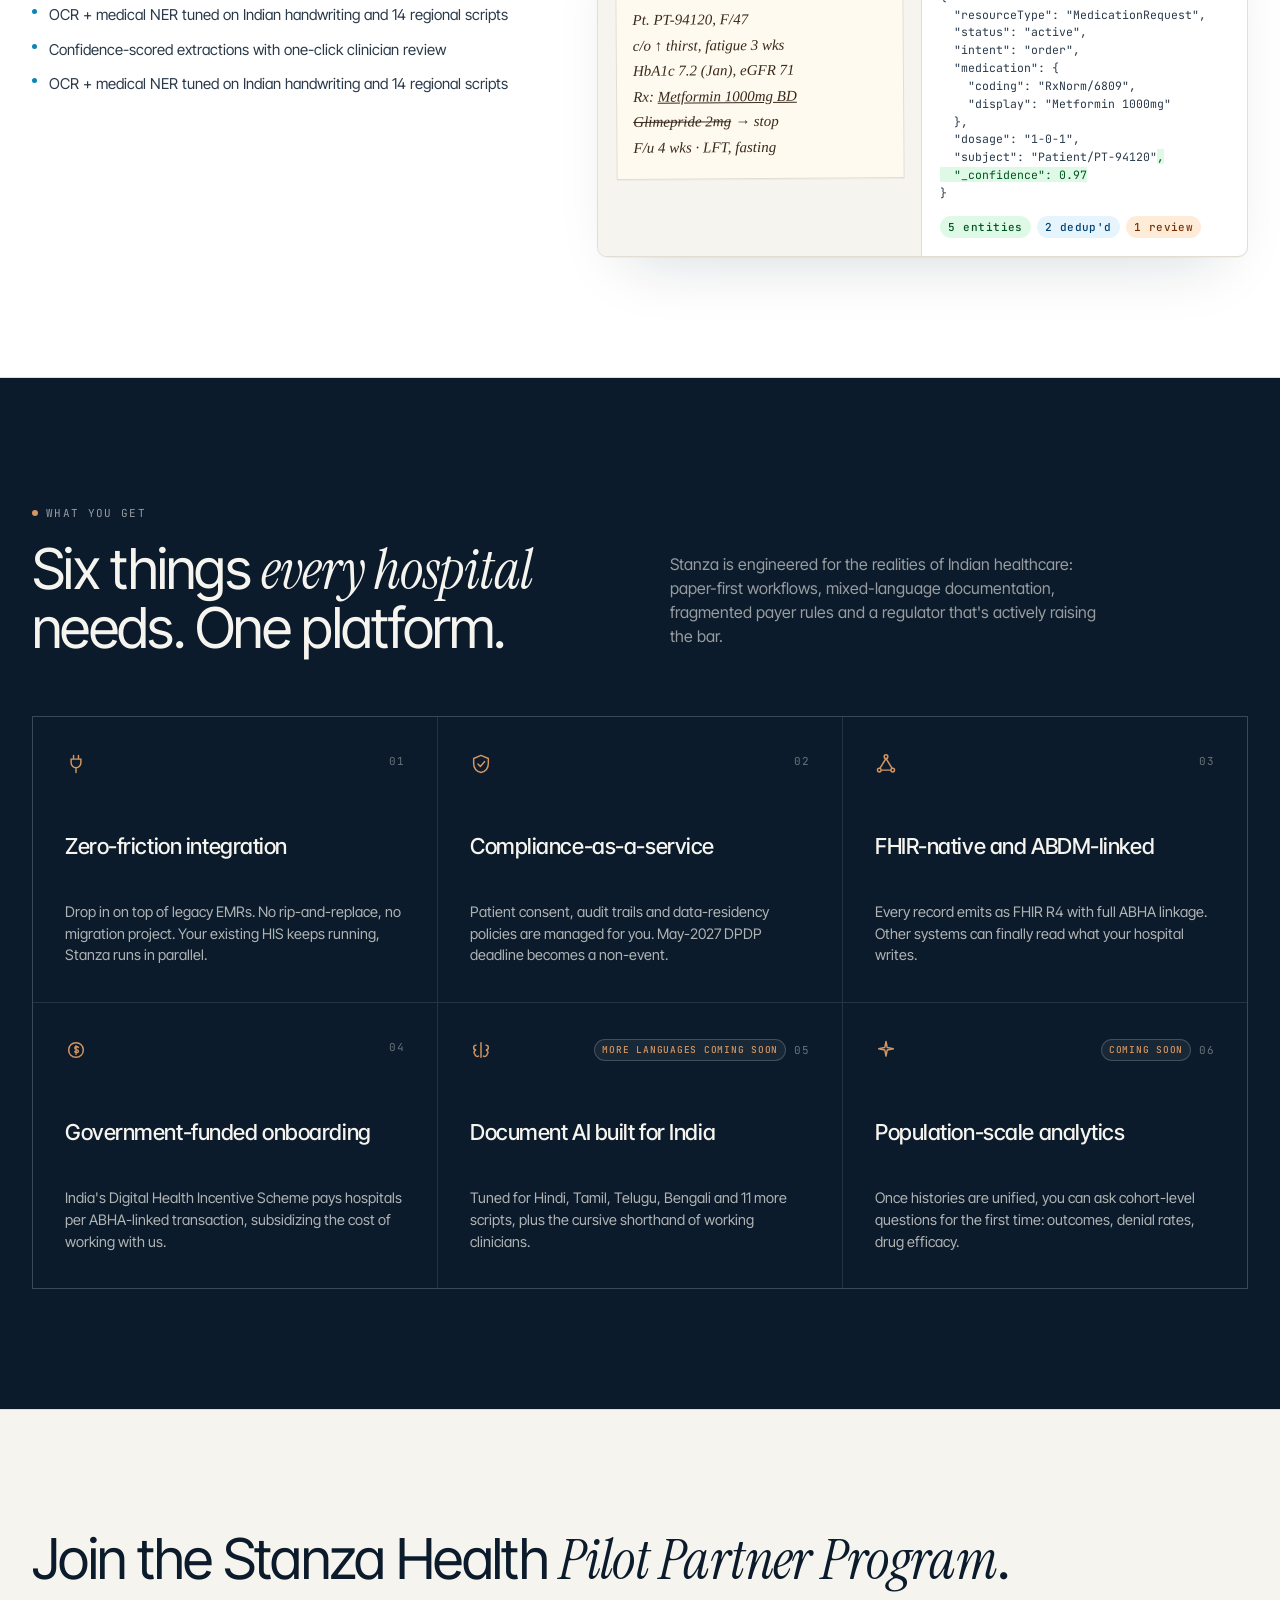
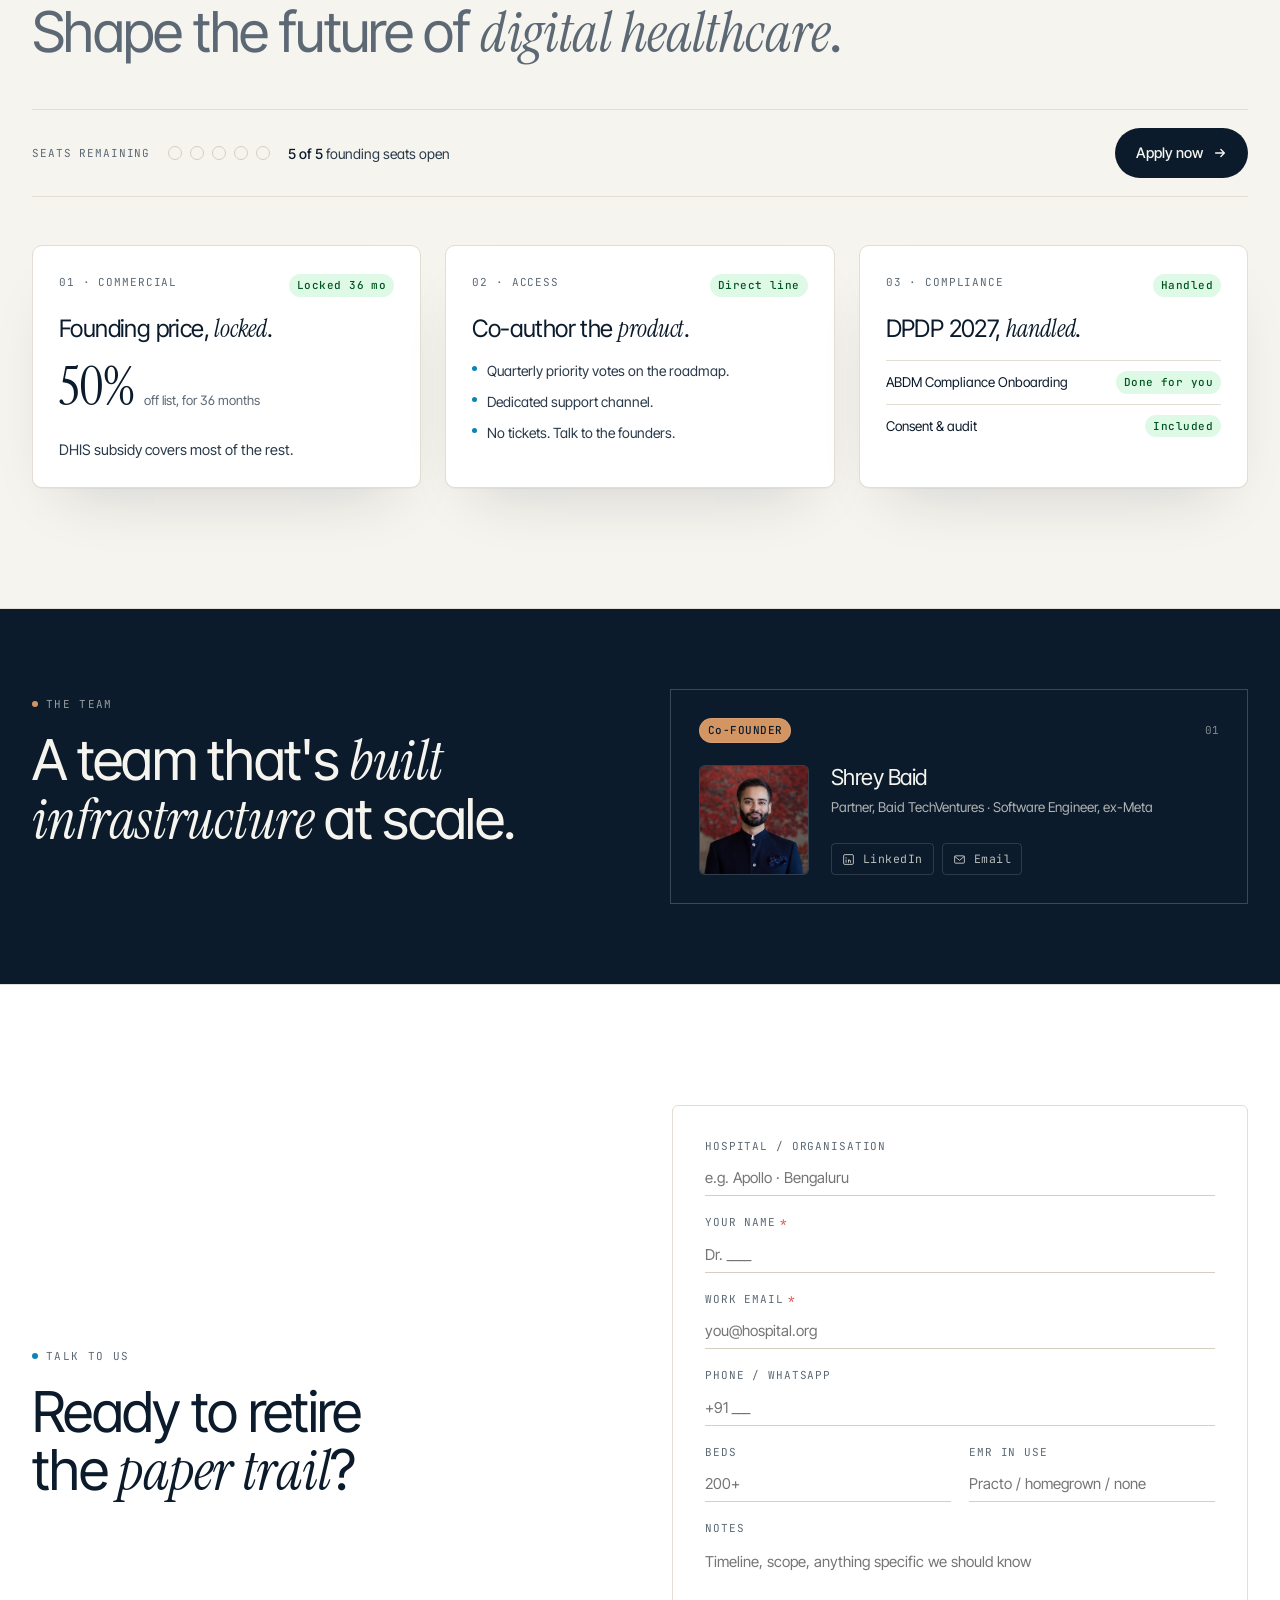
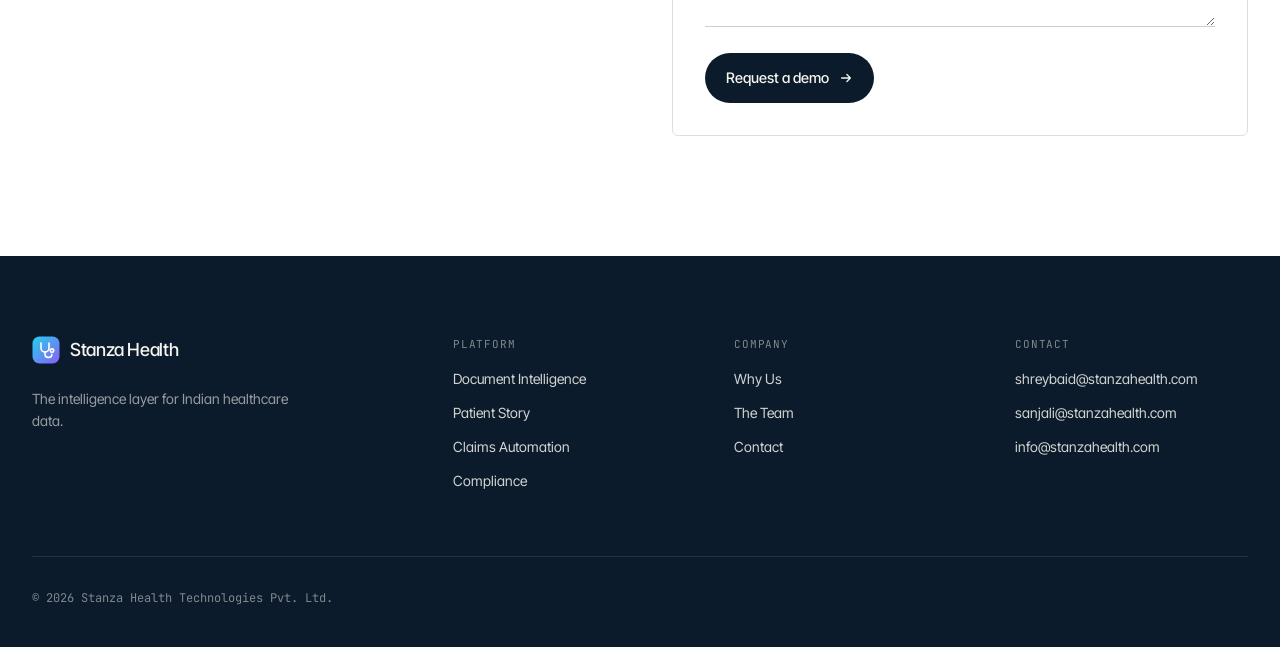
==== commit 6dc11584: "Apply Claude Design handoff: replace Why Us comparison with Founding Partners section, add apply pag" ====
--- a/index.html
+++ b/index.html
@@ -552,77 +552,103 @@
   </div>
 </section>
 
-<!-- ===== COMPARE / WHY US ===== -->
-<section class="section">
+<!-- ===== FOUNDING PARTNERS ===== -->
+<section class="section" id="why-us">
   <div class="container">
-    <div class="section-head">
-      <div>
-        <div class="eyebrow"><span class="dot"></span> Why us</div>
-        <h2 style="margin-top:18px;text-wrap:balance;">
-          Solving across silos, <span class="serif">not creating</span> more.
+    <div class="section-head" style="grid-template-columns:1fr;margin-bottom:48px;">
+      <div>
+        <h2 style="text-wrap:balance;">
+          Join the Stanza Health <span class="serif">Pilot Partner Program</span>.
         </h2>
-      </div>
-      <p class="muted" style="max-width:440px;font-size:16px;padding-bottom:8px;">
-        Other vendors digitize one part of the workflow. Stanza is the only platform that
-        spans capture, unification, claims and compliance, without forcing you off your EMR.
-      </p>
-    </div>
-
-    <table class="compare">
-      <thead>
-        <tr>
-          <th style="width:40%;">Capability</th>
-          <th class="center">Stanza</th>
-          <th class="center">Legacy EMRs</th>
-          <th class="center">ABDM-only HIS</th>
-          <th class="center">Document tools</th>
-        </tr>
-      </thead>
-      <tbody>
-        <tr>
-          <td style="font-weight:500;">EHR-agnostic document digitization</td>
-          <td class="center"><span class="check"><svg width="18" height="18" viewBox="0 0 16 16" fill="none"><path d="M3 8.5L6.5 12L13 4.5" stroke="currentColor" stroke-width="1.5" stroke-linecap="round" stroke-linejoin="round"/></svg></span></td>
-          <td class="center"><span class="x"><svg width="16" height="16" viewBox="0 0 16 16" fill="none"><path d="M4 4L12 12M12 4L4 12" stroke="currentColor" stroke-width="1.5" stroke-linecap="round"/></svg></span></td>
-          <td class="center"><span class="x"><svg width="16" height="16" viewBox="0 0 16 16" fill="none"><path d="M4 4L12 12M12 4L4 12" stroke="currentColor" stroke-width="1.5" stroke-linecap="round"/></svg></span></td>
-          <td class="center"><span class="x"><svg width="16" height="16" viewBox="0 0 16 16" fill="none"><path d="M4 4L12 12M12 4L4 12" stroke="currentColor" stroke-width="1.5" stroke-linecap="round"/></svg></span></td>
-        </tr>
-        <tr>
-          <td style="font-weight:500;">ABDM compliance out of the box</td>
-          <td class="center"><span class="check"><svg width="18" height="18" viewBox="0 0 16 16" fill="none"><path d="M3 8.5L6.5 12L13 4.5" stroke="currentColor" stroke-width="1.5" stroke-linecap="round" stroke-linejoin="round"/></svg></span></td>
-          <td class="center"><span class="check"><svg width="18" height="18" viewBox="0 0 16 16" fill="none"><path d="M3 8.5L6.5 12L13 4.5" stroke="currentColor" stroke-width="1.5" stroke-linecap="round" stroke-linejoin="round"/></svg></span></td>
-          <td class="center"><span class="check"><svg width="18" height="18" viewBox="0 0 16 16" fill="none"><path d="M3 8.5L6.5 12L13 4.5" stroke="currentColor" stroke-width="1.5" stroke-linecap="round" stroke-linejoin="round"/></svg></span></td>
-          <td class="center"><span class="x"><svg width="16" height="16" viewBox="0 0 16 16" fill="none"><path d="M4 4L12 12M12 4L4 12" stroke="currentColor" stroke-width="1.5" stroke-linecap="round"/></svg></span></td>
-        </tr>
-        <tr>
-          <td style="font-weight:500;">One-click NHCX claims generation</td>
-          <td class="center"><span class="check"><svg width="18" height="18" viewBox="0 0 16 16" fill="none"><path d="M3 8.5L6.5 12L13 4.5" stroke="currentColor" stroke-width="1.5" stroke-linecap="round" stroke-linejoin="round"/></svg></span></td>
-          <td class="center"><span class="x"><svg width="16" height="16" viewBox="0 0 16 16" fill="none"><path d="M4 4L12 12M12 4L4 12" stroke="currentColor" stroke-width="1.5" stroke-linecap="round"/></svg></span></td>
-          <td class="center"><span class="x"><svg width="16" height="16" viewBox="0 0 16 16" fill="none"><path d="M4 4L12 12M12 4L4 12" stroke="currentColor" stroke-width="1.5" stroke-linecap="round"/></svg></span></td>
-          <td class="center"><span class="x"><svg width="16" height="16" viewBox="0 0 16 16" fill="none"><path d="M4 4L12 12M12 4L4 12" stroke="currentColor" stroke-width="1.5" stroke-linecap="round"/></svg></span></td>
-        </tr>
-        <tr>
-          <td style="font-weight:500;">Cross-institution patient histories</td>
-          <td class="center"><span class="check"><svg width="18" height="18" viewBox="0 0 16 16" fill="none"><path d="M3 8.5L6.5 12L13 4.5" stroke="currentColor" stroke-width="1.5" stroke-linecap="round" stroke-linejoin="round"/></svg></span></td>
-          <td class="center"><span class="check"><svg width="18" height="18" viewBox="0 0 16 16" fill="none"><path d="M3 8.5L6.5 12L13 4.5" stroke="currentColor" stroke-width="1.5" stroke-linecap="round" stroke-linejoin="round"/></svg></span></td>
-          <td class="center"><span class="x"><svg width="16" height="16" viewBox="0 0 16 16" fill="none"><path d="M4 4L12 12M12 4L4 12" stroke="currentColor" stroke-width="1.5" stroke-linecap="round"/></svg></span></td>
-          <td class="center"><span class="x"><svg width="16" height="16" viewBox="0 0 16 16" fill="none"><path d="M4 4L12 12M12 4L4 12" stroke="currentColor" stroke-width="1.5" stroke-linecap="round"/></svg></span></td>
-        </tr>
-        <tr>
-          <td style="font-weight:500;">Population-scale analytics</td>
-          <td class="center"><span class="check"><svg width="18" height="18" viewBox="0 0 16 16" fill="none"><path d="M3 8.5L6.5 12L13 4.5" stroke="currentColor" stroke-width="1.5" stroke-linecap="round" stroke-linejoin="round"/></svg></span></td>
-          <td class="center"><span class="x"><svg width="16" height="16" viewBox="0 0 16 16" fill="none"><path d="M4 4L12 12M12 4L4 12" stroke="currentColor" stroke-width="1.5" stroke-linecap="round"/></svg></span></td>
-          <td class="center"><span class="check"><svg width="18" height="18" viewBox="0 0 16 16" fill="none"><path d="M3 8.5L6.5 12L13 4.5" stroke="currentColor" stroke-width="1.5" stroke-linecap="round" stroke-linejoin="round"/></svg></span></td>
-          <td class="center"><span class="x"><svg width="16" height="16" viewBox="0 0 16 16" fill="none"><path d="M4 4L12 12M12 4L4 12" stroke="currentColor" stroke-width="1.5" stroke-linecap="round"/></svg></span></td>
-        </tr>
-        <tr>
-          <td style="font-weight:500;">Handwritten + multilingual extraction</td>
-          <td class="center"><span class="check"><svg width="18" height="18" viewBox="0 0 16 16" fill="none"><path d="M3 8.5L6.5 12L13 4.5" stroke="currentColor" stroke-width="1.5" stroke-linecap="round" stroke-linejoin="round"/></svg></span></td>
-          <td class="center"><span class="x"><svg width="16" height="16" viewBox="0 0 16 16" fill="none"><path d="M4 4L12 12M12 4L4 12" stroke="currentColor" stroke-width="1.5" stroke-linecap="round"/></svg></span></td>
-          <td class="center"><span class="x"><svg width="16" height="16" viewBox="0 0 16 16" fill="none"><path d="M4 4L12 12M12 4L4 12" stroke="currentColor" stroke-width="1.5" stroke-linecap="round"/></svg></span></td>
-          <td class="center"><span class="check"><svg width="18" height="18" viewBox="0 0 16 16" fill="none"><path d="M3 8.5L6.5 12L13 4.5" stroke="currentColor" stroke-width="1.5" stroke-linecap="round" stroke-linejoin="round"/></svg></span></td>
-        </tr>
-      </tbody>
-    </table>
+        <h2 style="margin-top:14px;text-wrap:balance;color:var(--ink-3);">
+          Shape the future of <span class="serif">digital healthcare</span>.
+        </h2>
+      </div>
+    </div>
+
+    <!-- Seats indicator -->
+    <div style="display:grid;grid-template-columns:1fr auto;gap:24px;align-items:center;border-top:1px solid var(--line);border-bottom:1px solid var(--line);padding:18px 0;margin-bottom:48px;">
+      <div style="display:flex;align-items:center;gap:18px;flex-wrap:wrap;">
+        <span class="mono" style="font-size:11px;color:var(--ink-3);text-transform:uppercase;letter-spacing:0.08em;">Seats remaining</span>
+        <div style="display:flex;gap:8px;">
+          <span style="width:14px;height:14px;border-radius:50%;border:1.5px solid var(--line-2);background:transparent;"></span>
+          <span style="width:14px;height:14px;border-radius:50%;border:1.5px solid var(--line-2);background:transparent;"></span>
+          <span style="width:14px;height:14px;border-radius:50%;border:1.5px solid var(--line-2);background:transparent;"></span>
+          <span style="width:14px;height:14px;border-radius:50%;border:1.5px solid var(--line-2);background:transparent;"></span>
+          <span style="width:14px;height:14px;border-radius:50%;border:1.5px solid var(--line-2);background:transparent;"></span>
+        </div>
+        <span style="font-size:14px;color:var(--ink-2);"><strong style="color:var(--ink);font-weight:500;">5 of 5</strong> founding seats open</span>
+      </div>
+      <a class="btn btn-primary" href="apply.html">
+        Apply now
+        <svg width="14" height="14" viewBox="0 0 16 16" fill="none"><path d="M3 8H13M13 8L9 4M13 8L9 12" stroke="currentColor" stroke-width="1.5" stroke-linecap="round" stroke-linejoin="round"/></svg>
+      </a>
+    </div>
+
+    <!-- Three benefit cards, mock-styled -->
+    <div class="founding-grid" style="display:grid;grid-template-columns:repeat(3,1fr);gap:24px;">
+
+      <div class="mock" style="display:flex;flex-direction:column;">
+        <div style="padding:28px 26px 26px;display:flex;flex-direction:column;gap:18px;flex:1;">
+          <div style="display:flex;justify-content:space-between;align-items:flex-start;">
+            <span class="mono" style="font-size:11px;color:var(--ink-3);letter-spacing:0.08em;">01 · COMMERCIAL</span>
+            <span class="tag tag-good">Locked 36 mo</span>
+          </div>
+          <h3 style="font-size:24px;font-weight:400;letter-spacing:-0.025em;line-height:1.15;">
+            Founding price, <span class="serif">locked</span>.
+          </h3>
+          <div style="display:flex;align-items:baseline;gap:10px;">
+            <span style="font-family:'Instrument Serif',serif;font-size:54px;line-height:1;letter-spacing:-0.02em;">50%</span>
+            <span style="font-size:13px;color:var(--ink-3);">off list, for 36 months</span>
+          </div>
+          <p style="color:var(--ink-2);font-size:14.5px;line-height:1.5;margin-top:auto;">
+            DHIS subsidy covers most of the rest.
+          </p>
+        </div>
+      </div>
+
+      <div class="mock" style="display:flex;flex-direction:column;">
+        <div style="padding:28px 26px 26px;display:flex;flex-direction:column;gap:18px;flex:1;">
+          <div style="display:flex;justify-content:space-between;align-items:flex-start;">
+            <span class="mono" style="font-size:11px;color:var(--ink-3);letter-spacing:0.08em;">02 · ACCESS</span>
+            <span class="tag tag-good">Direct line</span>
+          </div>
+          <h3 style="font-size:24px;font-weight:400;letter-spacing:-0.025em;line-height:1.15;">
+            Co-author the <span class="serif">product</span>.
+          </h3>
+          <ul style="list-style:none;padding:0;margin:0;display:flex;flex-direction:column;gap:10px;">
+            <li style="display:flex;gap:10px;align-items:flex-start;font-size:14px;color:var(--ink-2);"><span style="margin-top:6px;width:5px;height:5px;border-radius:50%;background:var(--accent);flex-shrink:0;"></span>Quarterly priority votes on the roadmap.</li>
+            <li style="display:flex;gap:10px;align-items:flex-start;font-size:14px;color:var(--ink-2);"><span style="margin-top:6px;width:5px;height:5px;border-radius:50%;background:var(--accent);flex-shrink:0;"></span>Dedicated support channel.</li>
+            <li style="display:flex;gap:10px;align-items:flex-start;font-size:14px;color:var(--ink-2);"><span style="margin-top:6px;width:5px;height:5px;border-radius:50%;background:var(--accent);flex-shrink:0;"></span>No tickets. Talk to the founders.</li>
+          </ul>
+          <p style="color:var(--ink-3);font-size:13px;line-height:1.5;margin-top:auto;font-family:'JetBrains Mono',monospace;letter-spacing:0.02em;">
+            
+
+          </p>
+        </div>
+      </div>
+
+      <div class="mock" style="display:flex;flex-direction:column;">
+        <div style="padding:28px 26px 26px;display:flex;flex-direction:column;gap:18px;flex:1;">
+          <div style="display:flex;justify-content:space-between;align-items:flex-start;">
+            <span class="mono" style="font-size:11px;color:var(--ink-3);letter-spacing:0.08em;">03 · COMPLIANCE</span>
+            <span class="tag tag-good">Handled</span>
+          </div>
+          <h3 style="font-size:24px;font-weight:400;letter-spacing:-0.025em;line-height:1.15;">
+            DPDP 2027, <span class="serif">handled</span>.
+          </h3>
+          <div style="display:flex;flex-direction:column;gap:0;border-top:1px solid var(--line);">
+            <div style="display:grid;grid-template-columns:1fr auto;padding:10px 0;align-items:center;border-bottom:1px solid var(--line);font-size:13.5px;">
+              <span>ABDM Compliance Onboarding</span><span class="tag tag-good">Done for you</span>
+            </div>
+            <div style="display:grid;grid-template-columns:1fr auto;padding:10px 0;align-items:center;font-size:13.5px;">
+              <span>Consent &amp; audit</span><span class="tag tag-good">Included</span>
+            </div>
+          </div>
+        </div>
+      </div>
+
+    </div>
   </div>
 </section>
 
@@ -774,6 +800,7 @@
       <div>
         <div class="mono" style="font-size:11px;color:rgba(246,244,238,0.5);text-transform:uppercase;letter-spacing:0.08em;margin-bottom:14px;">Company</div>
         <ul style="list-style:none;padding:0;margin:0;display:flex;flex-direction:column;gap:10px;">
+          <li><a style="color:rgba(246,244,238,0.85);font-size:14px;" href="#why-us">Why Us</a></li>
           <li><a style="color:rgba(246,244,238,0.85);font-size:14px;" href="#company">The Team</a></li>
           <li><a style="color:rgba(246,244,238,0.85);font-size:14px;" href="#cta">Contact</a></li>
         </ul>
--- a/styles.css
+++ b/styles.css
@@ -170,6 +170,7 @@
   .product-tabs button { border-right: none !important; border-bottom: 1px solid var(--line); }
   .footer-grid { grid-template-columns: 1fr 1fr !important; }
   .cta-grid { grid-template-columns: 1fr !important; gap: 32px !important; }
+  .founding-grid { grid-template-columns: 1fr !important; }
   .stats-row { flex-wrap: wrap; gap: 24px !important; }
 }
 
@@ -185,7 +186,7 @@
 }
 .nav-inner {
   display: flex; align-items: center; justify-content: space-between;
-  padding: 16px 24px; max-width: none; margin: 0;
+  padding: 16px 16px; max-width: none; margin: 0;
 }
 .nav-links { display: flex; gap: 32px; align-items: center; }
 .nav-links a { font-size: 14px; color: var(--ink-2); }
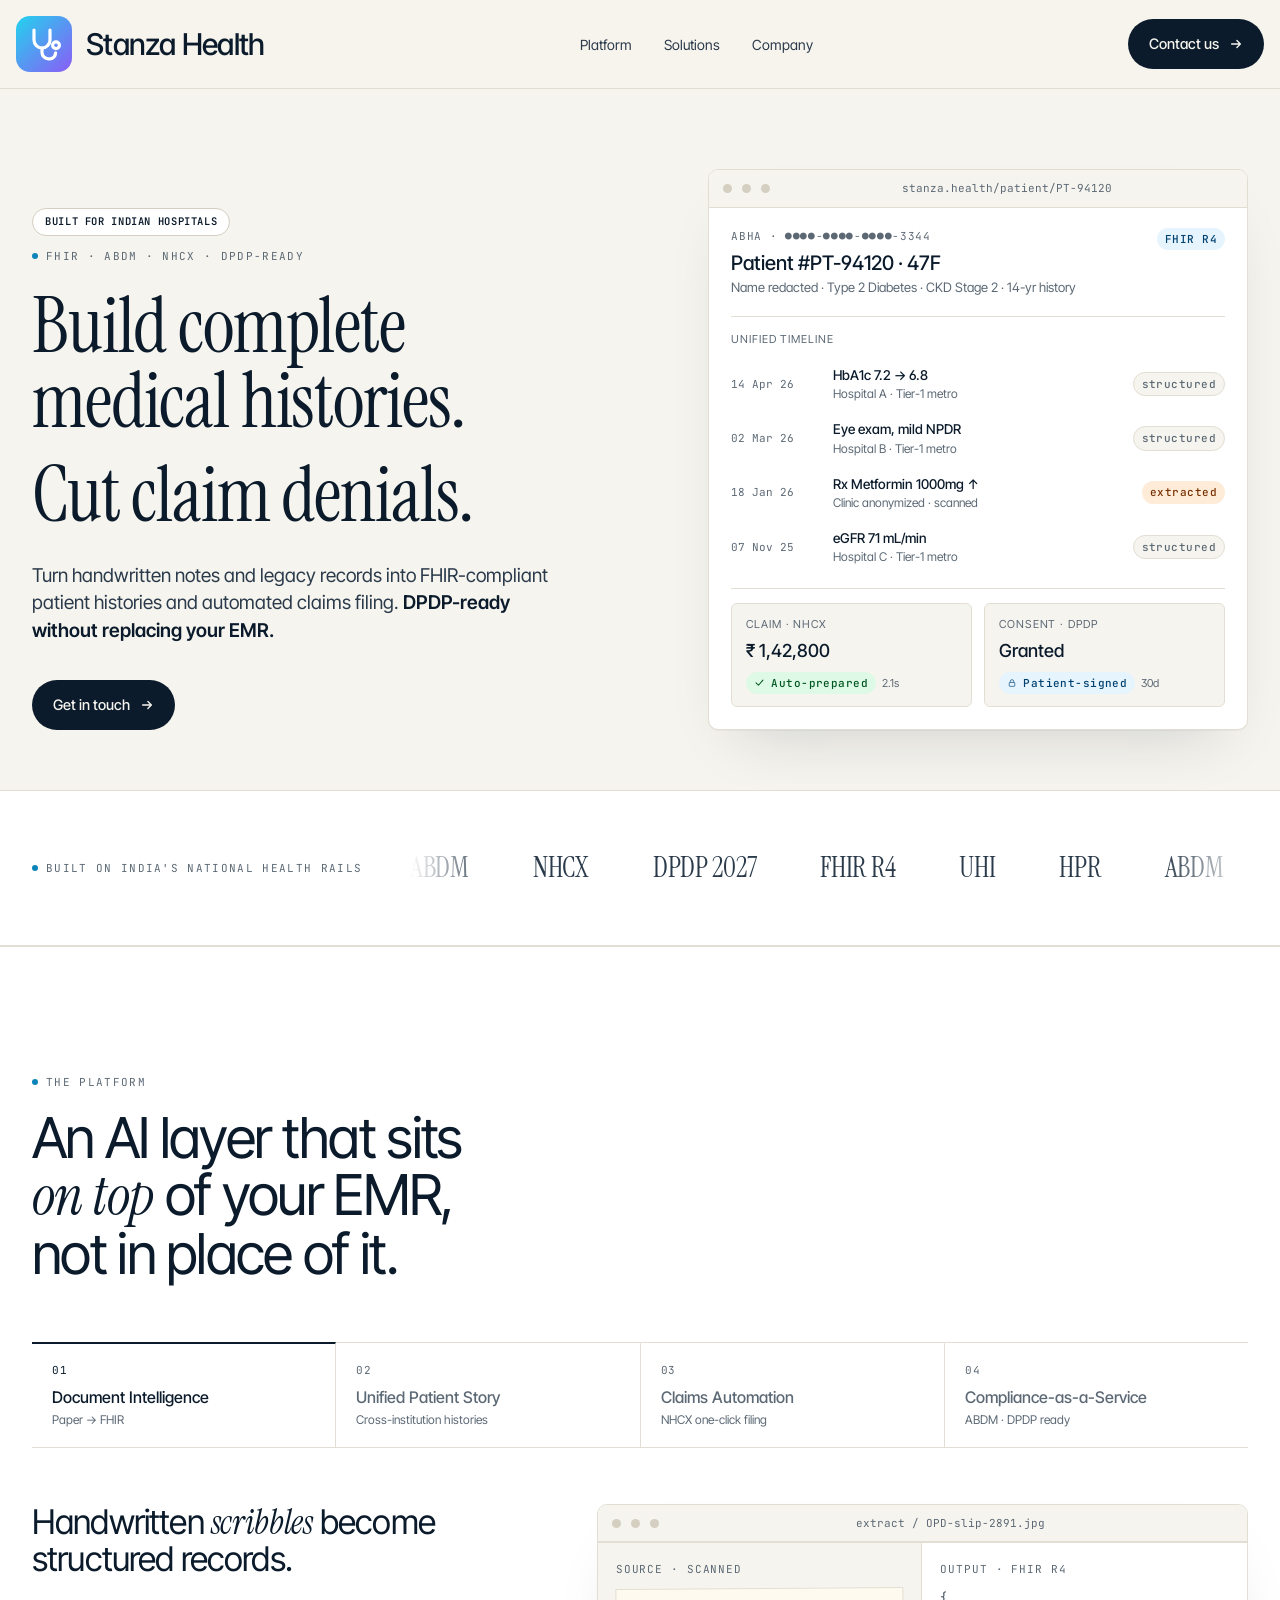
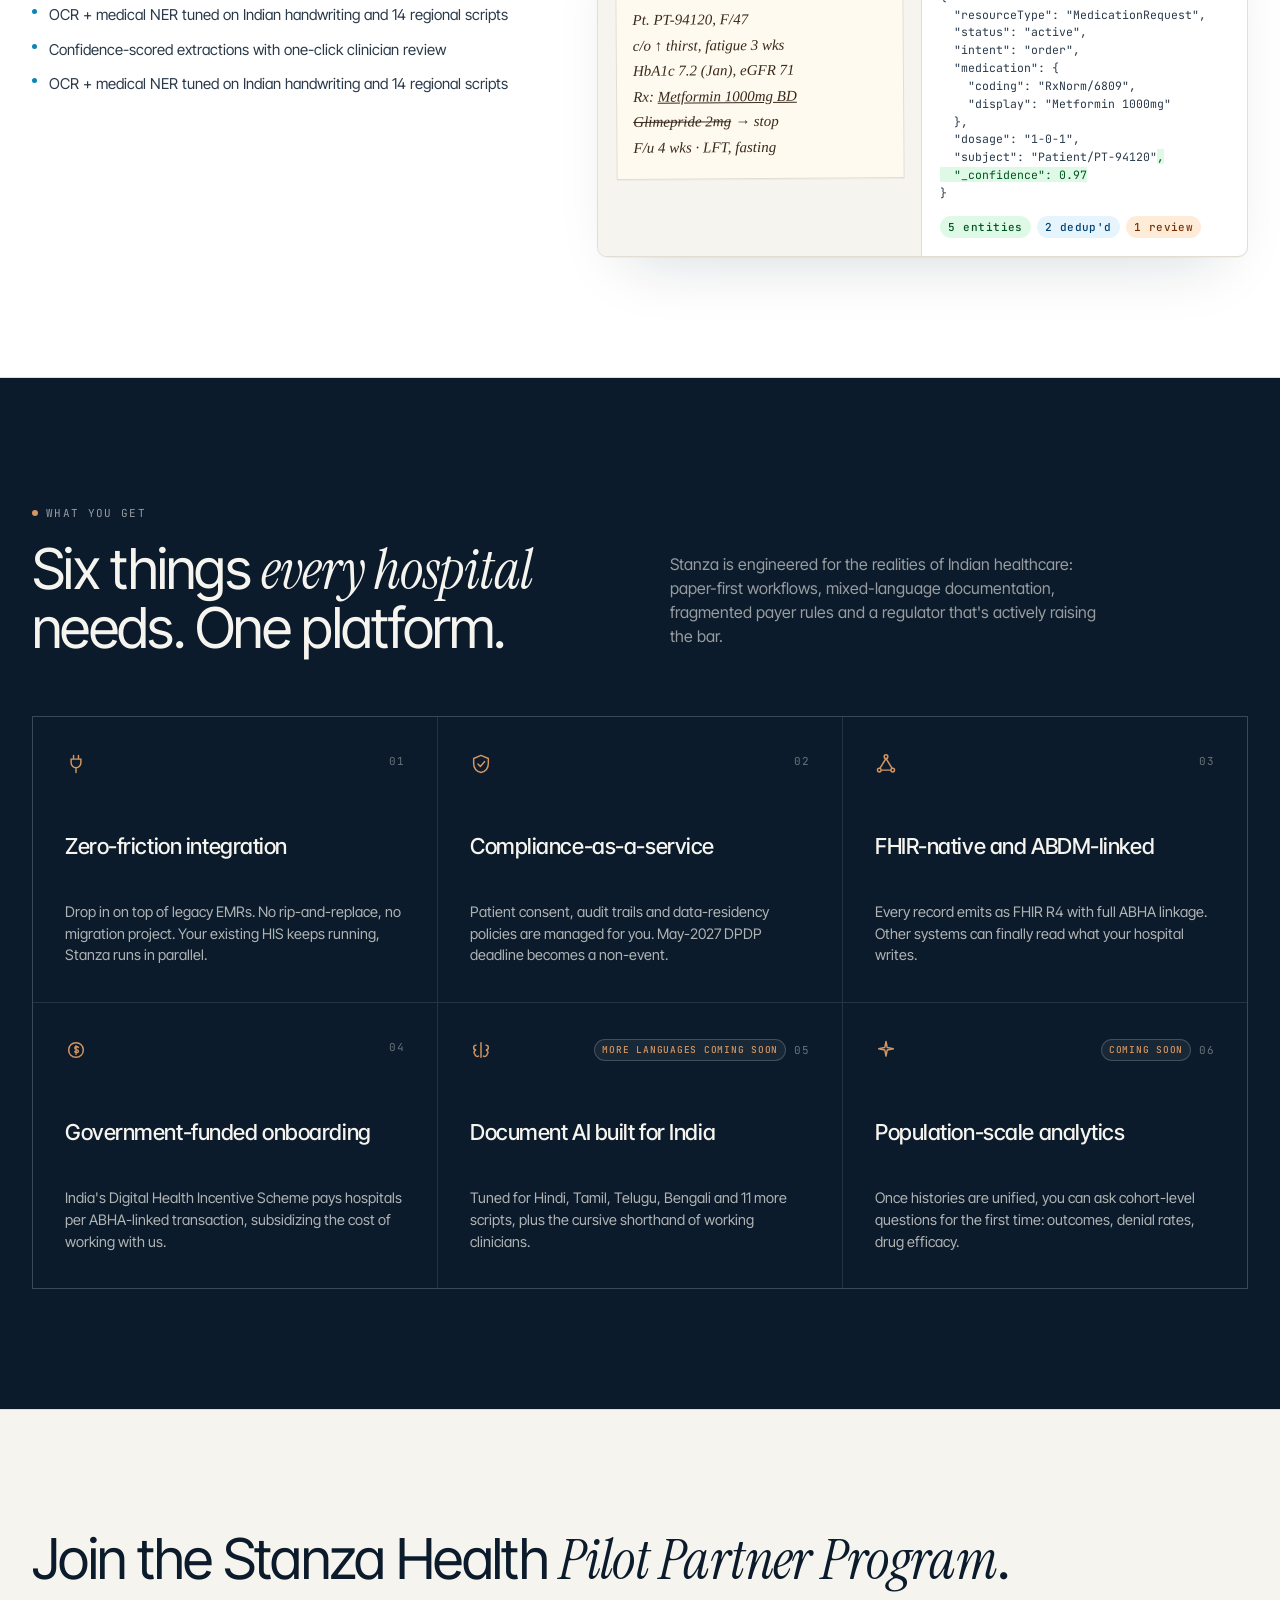
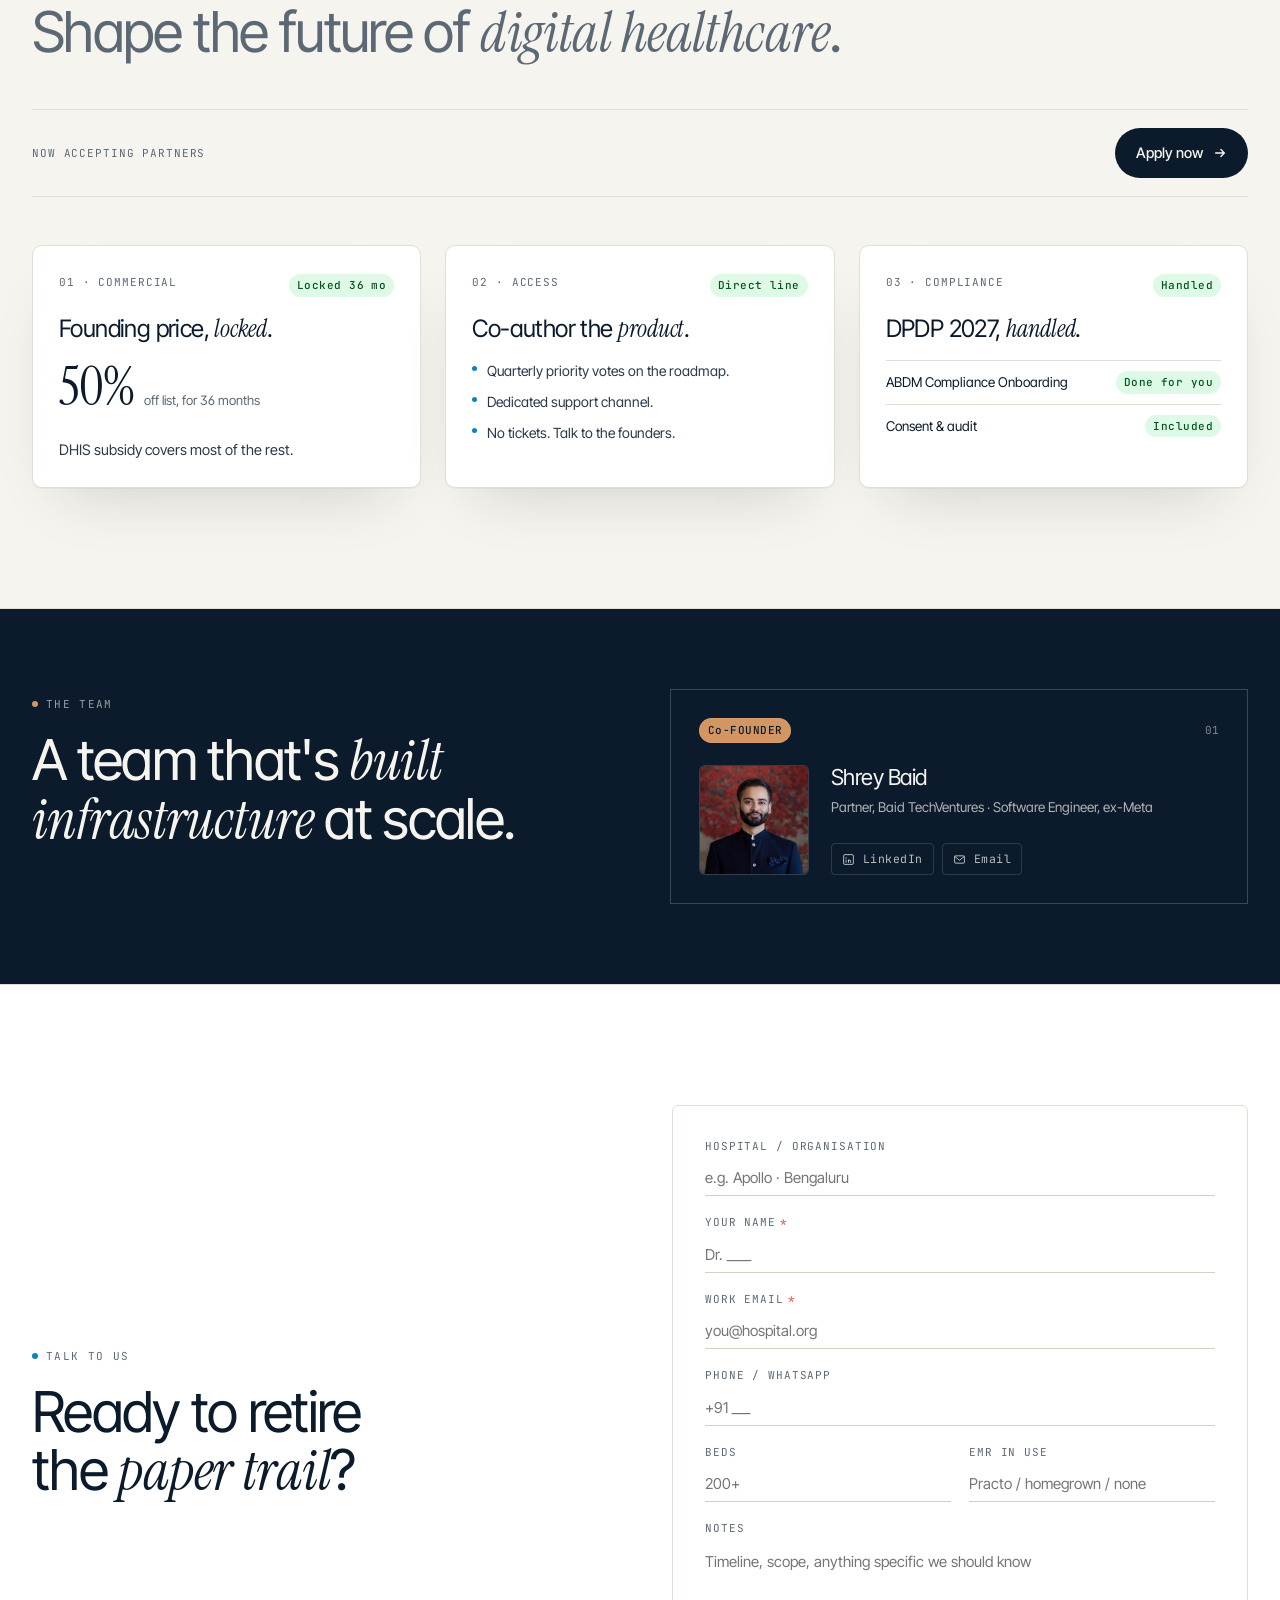
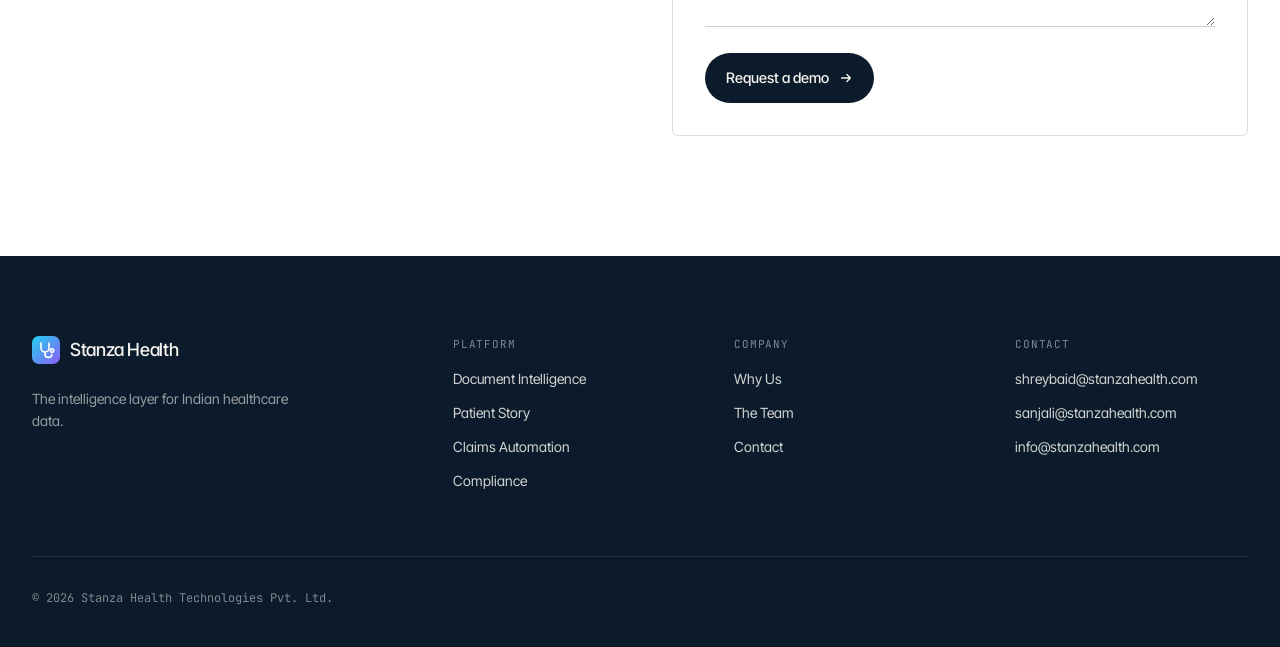
==== commit 2021a994: "Refresh apply page; route apply form to dedicated Formspree endpoint - index.html: replace "Seats re" ====
--- a/index.html
+++ b/index.html
@@ -26,7 +26,7 @@
             <stop offset="1" stop-color="#8B5CF6"/>
           </linearGradient>
         </defs>
-        <rect x="0.5" y="0.5" width="27" height="27" rx="7" fill="url(#stanzaLogoGrad)"/>
+        <rect x="0" y="0" width="28" height="28" rx="7" fill="url(#stanzaLogoGrad)"/>
         <path d="M9 7v5a4 4 0 0 0 8 0V7" stroke="#FFFFFF" stroke-width="1.6" stroke-linecap="round" fill="none"/>
         <path d="M13 16v2.2a3.2 3.2 0 0 0 3.2 3.2h.6a3 3 0 0 0 3-3" stroke="#FFFFFF" stroke-width="1.6" stroke-linecap="round" stroke-linejoin="round" fill="none"/>
         <circle cx="20" cy="14.6" r="1.7" stroke="#FFFFFF" stroke-width="1.6" fill="none"/>
@@ -566,19 +566,9 @@
       </div>
     </div>
 
-    <!-- Seats indicator -->
+    <!-- Apply CTA strip -->
     <div style="display:grid;grid-template-columns:1fr auto;gap:24px;align-items:center;border-top:1px solid var(--line);border-bottom:1px solid var(--line);padding:18px 0;margin-bottom:48px;">
-      <div style="display:flex;align-items:center;gap:18px;flex-wrap:wrap;">
-        <span class="mono" style="font-size:11px;color:var(--ink-3);text-transform:uppercase;letter-spacing:0.08em;">Seats remaining</span>
-        <div style="display:flex;gap:8px;">
-          <span style="width:14px;height:14px;border-radius:50%;border:1.5px solid var(--line-2);background:transparent;"></span>
-          <span style="width:14px;height:14px;border-radius:50%;border:1.5px solid var(--line-2);background:transparent;"></span>
-          <span style="width:14px;height:14px;border-radius:50%;border:1.5px solid var(--line-2);background:transparent;"></span>
-          <span style="width:14px;height:14px;border-radius:50%;border:1.5px solid var(--line-2);background:transparent;"></span>
-          <span style="width:14px;height:14px;border-radius:50%;border:1.5px solid var(--line-2);background:transparent;"></span>
-        </div>
-        <span style="font-size:14px;color:var(--ink-2);"><strong style="color:var(--ink);font-weight:500;">5 of 5</strong> founding seats open</span>
-      </div>
+      <span class="mono" style="font-size:11px;color:var(--ink-3);text-transform:uppercase;letter-spacing:0.08em;">NOW ACCEPTING PARTNERS</span>
       <a class="btn btn-primary" href="apply.html">
         Apply now
         <svg width="14" height="14" viewBox="0 0 16 16" fill="none"><path d="M3 8H13M13 8L9 4M13 8L9 12" stroke="currentColor" stroke-width="1.5" stroke-linecap="round" stroke-linejoin="round"/></svg>
@@ -779,7 +769,7 @@
                 <stop offset="1" stop-color="#8B5CF6"/>
               </linearGradient>
             </defs>
-            <rect x="0.5" y="0.5" width="27" height="27" rx="7" fill="url(#stanzaFooterLogoGrad)"/>
+            <rect x="0" y="0" width="28" height="28" rx="7" fill="url(#stanzaFooterLogoGrad)"/>
             <path d="M9 7v5a4 4 0 0 0 8 0V7" stroke="#FFFFFF" stroke-width="1.6" stroke-linecap="round" fill="none"/>
             <path d="M13 16v2.2a3.2 3.2 0 0 0 3.2 3.2h.6a3 3 0 0 0 3-3" stroke="#FFFFFF" stroke-width="1.6" stroke-linecap="round" stroke-linejoin="round" fill="none"/>
             <circle cx="20" cy="14.6" r="1.7" stroke="#FFFFFF" stroke-width="1.6" fill="none"/>
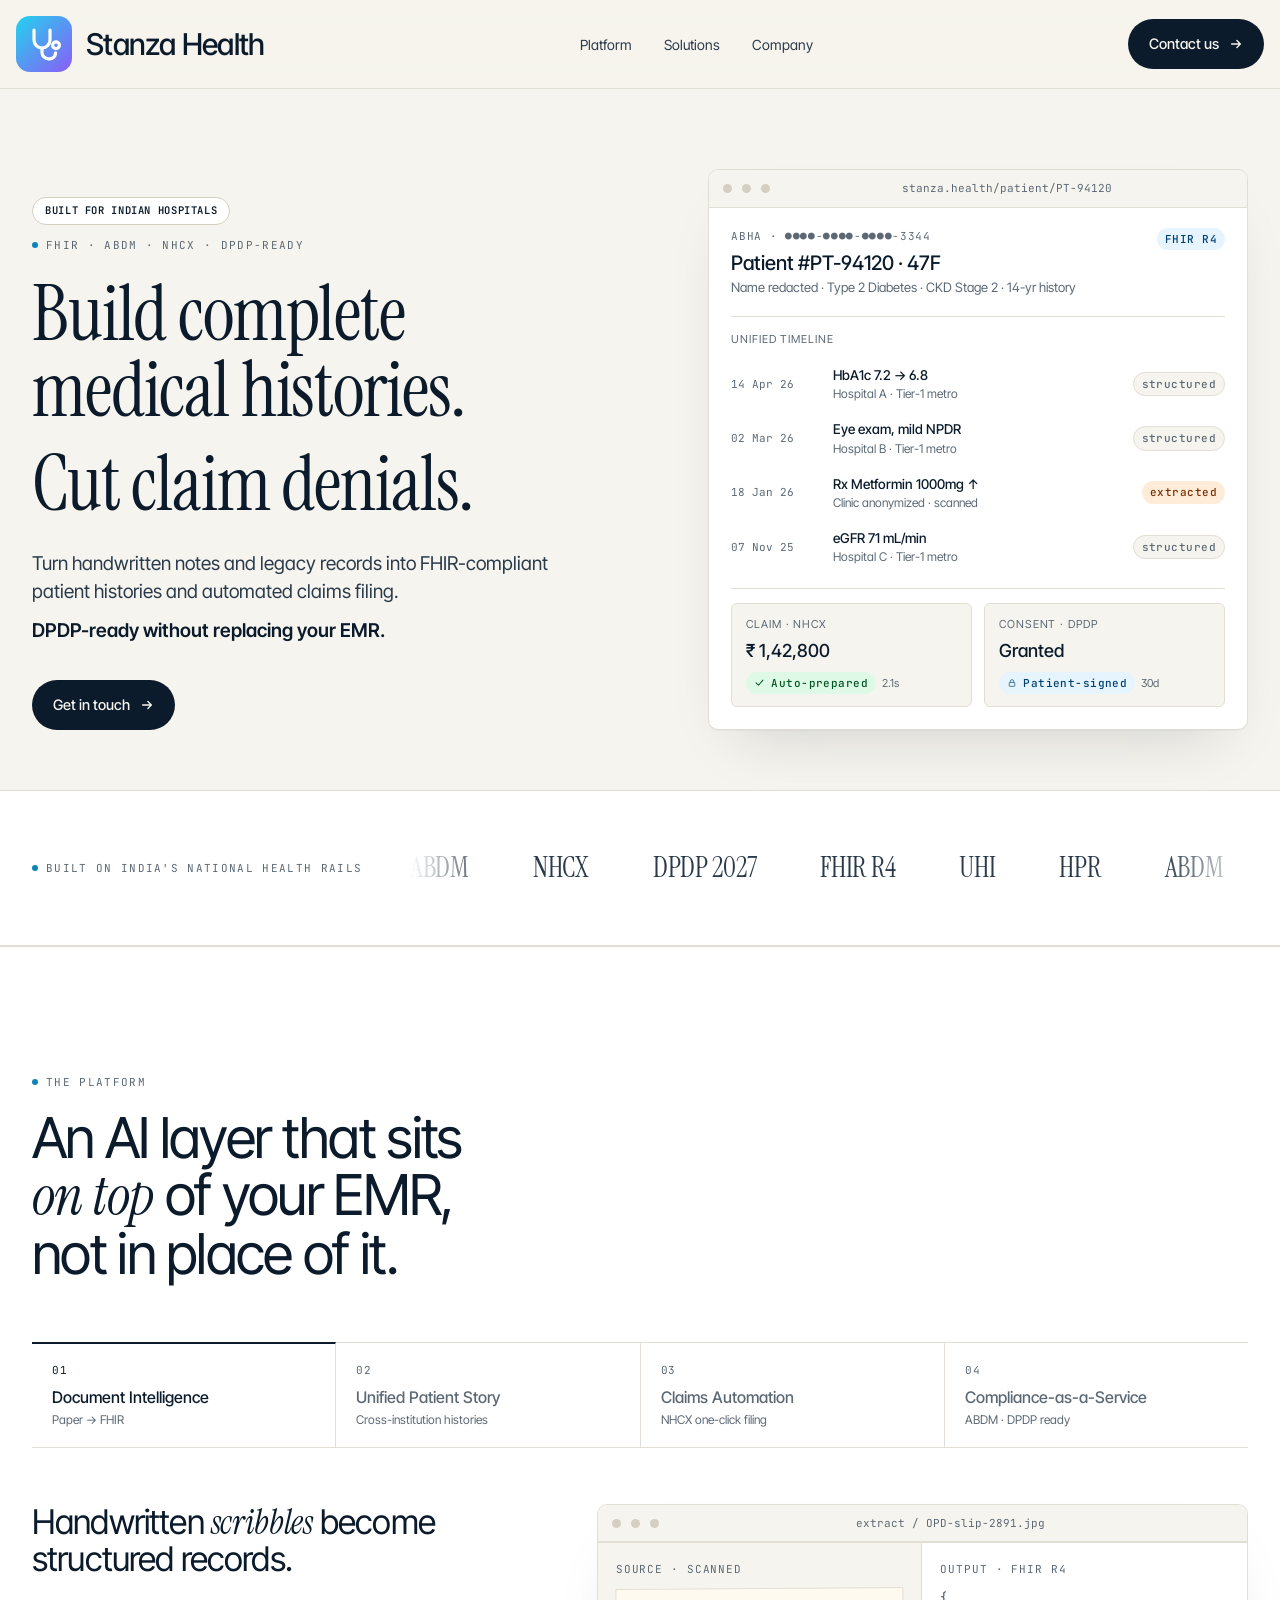
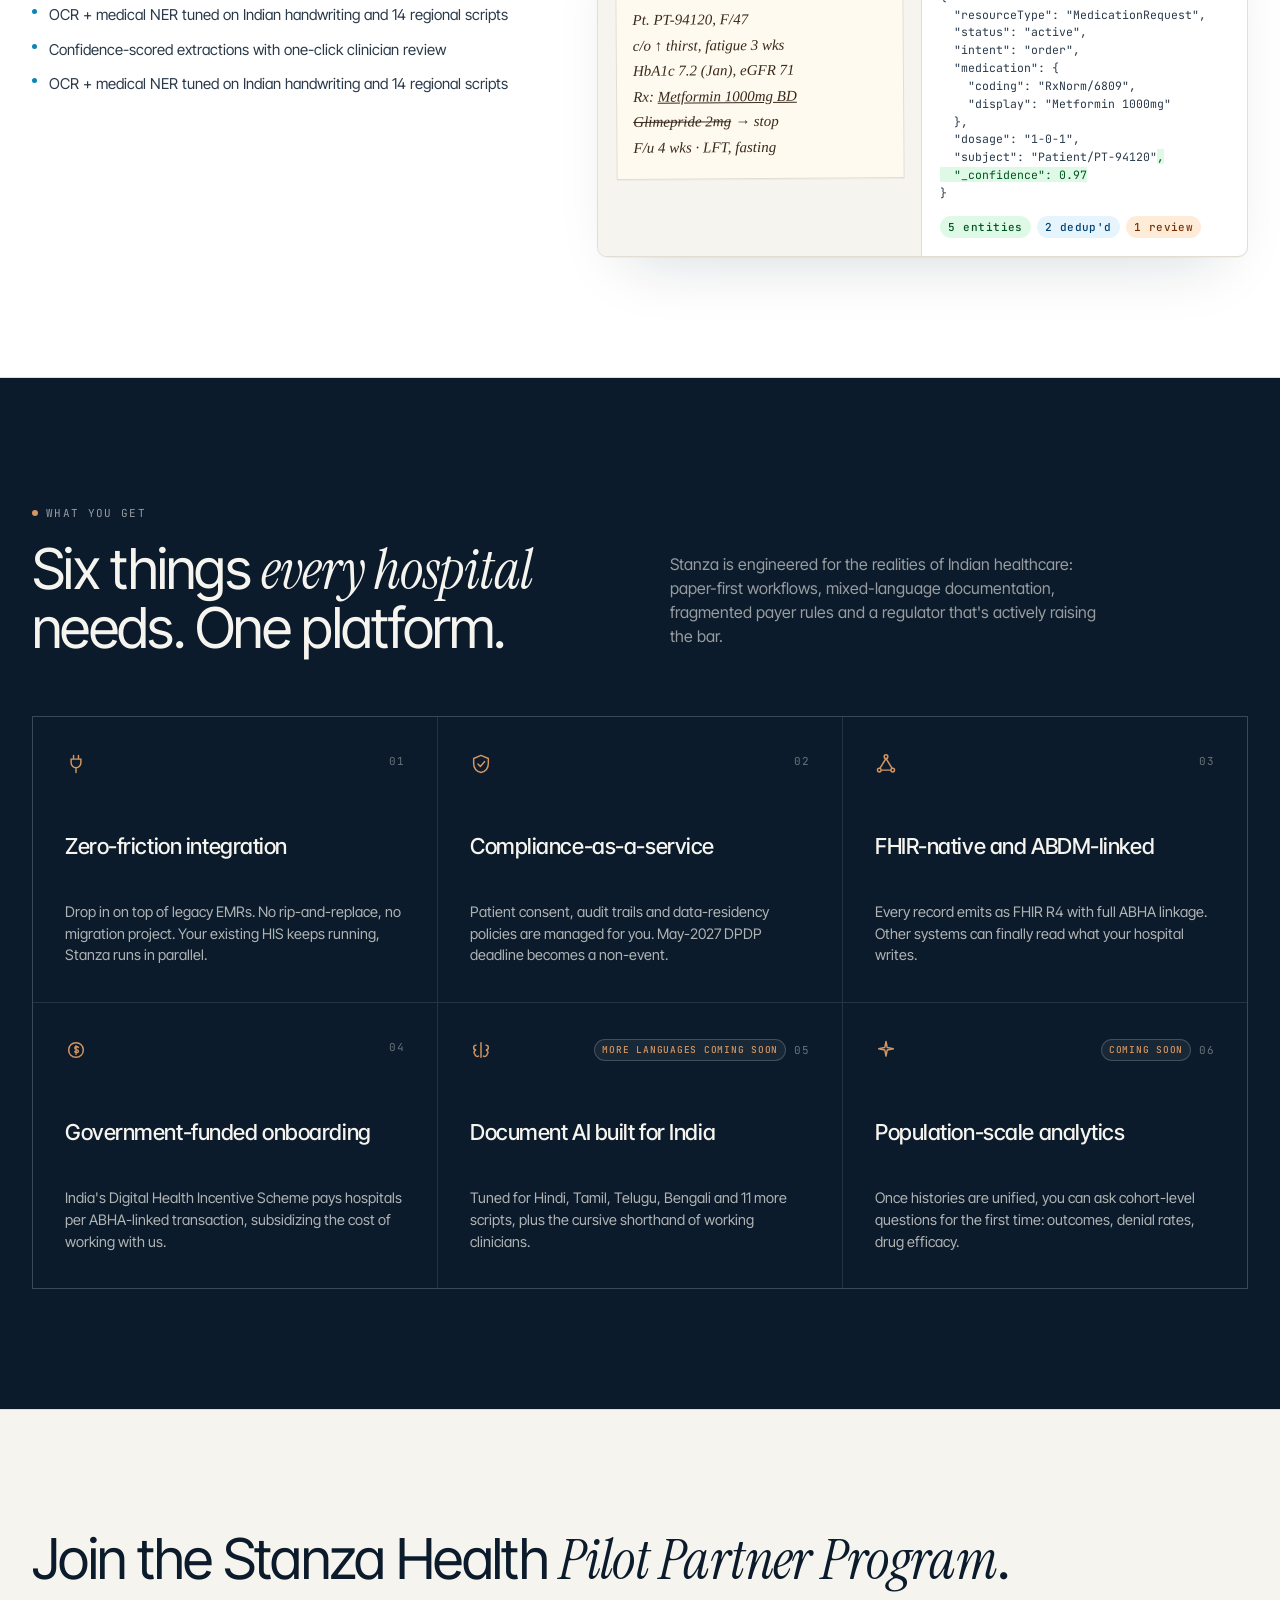
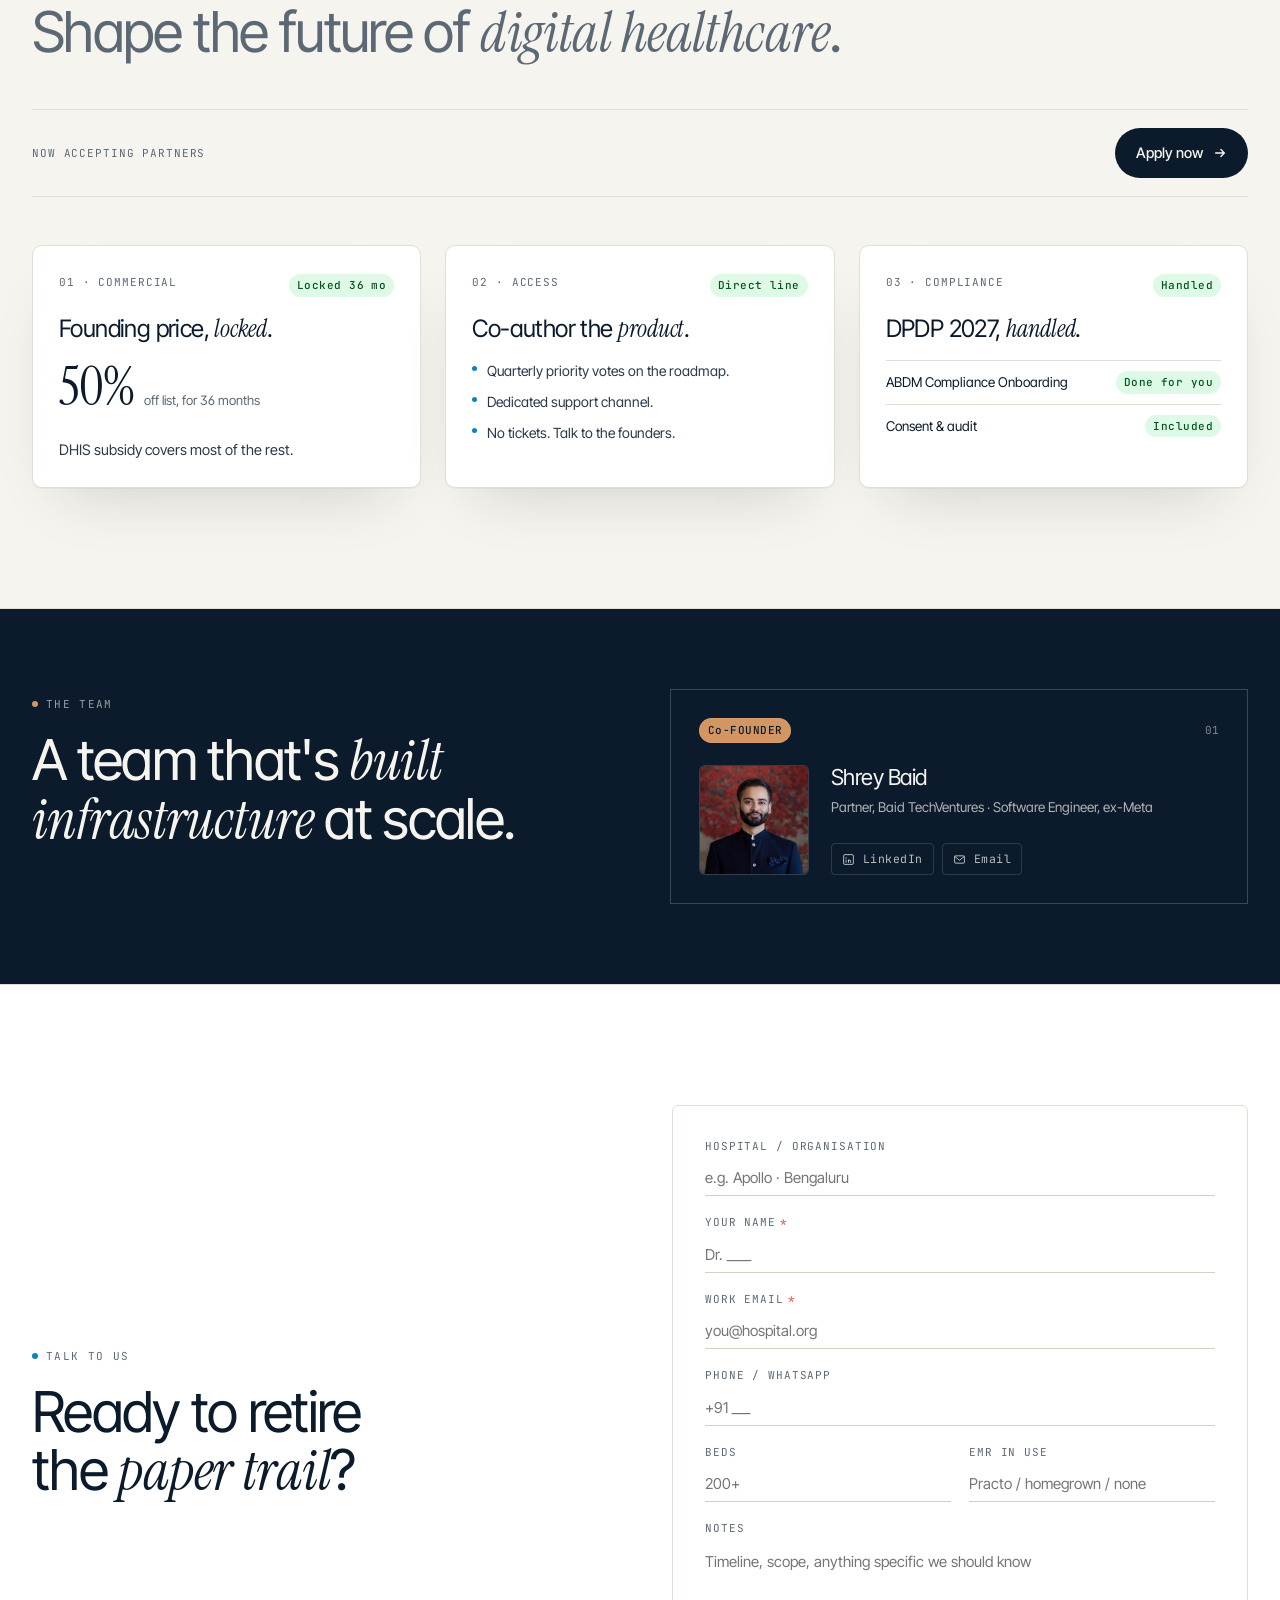
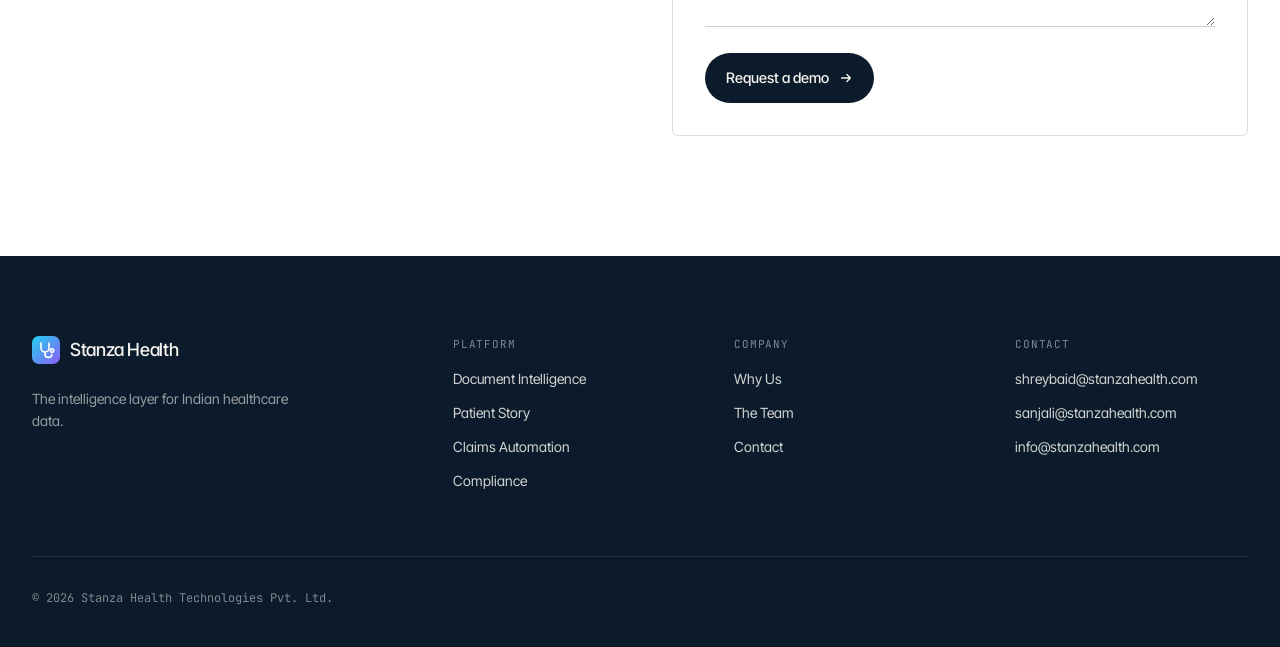
==== commit 08a06a86: "Break DPDP line onto its own row in hero with small top gap" ====
--- a/index.html
+++ b/index.html
@@ -66,7 +66,7 @@
         <h1 style="text-wrap:balance;font-family:'Instrument Serif','Times New Roman',serif;font-weight:400;font-style:normal;letter-spacing:-0.015em;">
           Build complete medical histories.<br/><span style="display:inline-block;margin-top:0.25em;">Cut claim denials.</span>
         </h1>
-        <p style="max-width:540px;font-size:19px;line-height:1.45;color:var(--ink-2);margin-top:28px;">Turn handwritten notes and legacy records into FHIR-compliant patient histories and automated claims filing. <strong style="color:var(--ink);font-weight:600;">DPDP-ready without replacing your EMR.</strong></p>
+        <p style="max-width:540px;font-size:19px;line-height:1.45;color:var(--ink-2);margin-top:28px;">Turn handwritten notes and legacy records into FHIR-compliant patient histories and automated claims filing.<strong style="color:var(--ink);font-weight:600;display:block;margin-top:0.6em;">DPDP-ready without replacing your EMR.</strong></p>
         <div style="display:flex;gap:12px;margin-top:36px;">
           <a class="btn btn-primary" href="#cta">
             Get in touch
@@ -569,7 +569,7 @@
     <!-- Apply CTA strip -->
     <div style="display:grid;grid-template-columns:1fr auto;gap:24px;align-items:center;border-top:1px solid var(--line);border-bottom:1px solid var(--line);padding:18px 0;margin-bottom:48px;">
       <span class="mono" style="font-size:11px;color:var(--ink-3);text-transform:uppercase;letter-spacing:0.08em;">NOW ACCEPTING PARTNERS</span>
-      <a class="btn btn-primary" href="apply.html">
+      <a class="btn btn-primary" href="apply/">
         Apply now
         <svg width="14" height="14" viewBox="0 0 16 16" fill="none"><path d="M3 8H13M13 8L9 4M13 8L9 12" stroke="currentColor" stroke-width="1.5" stroke-linecap="round" stroke-linejoin="round"/></svg>
       </a>
